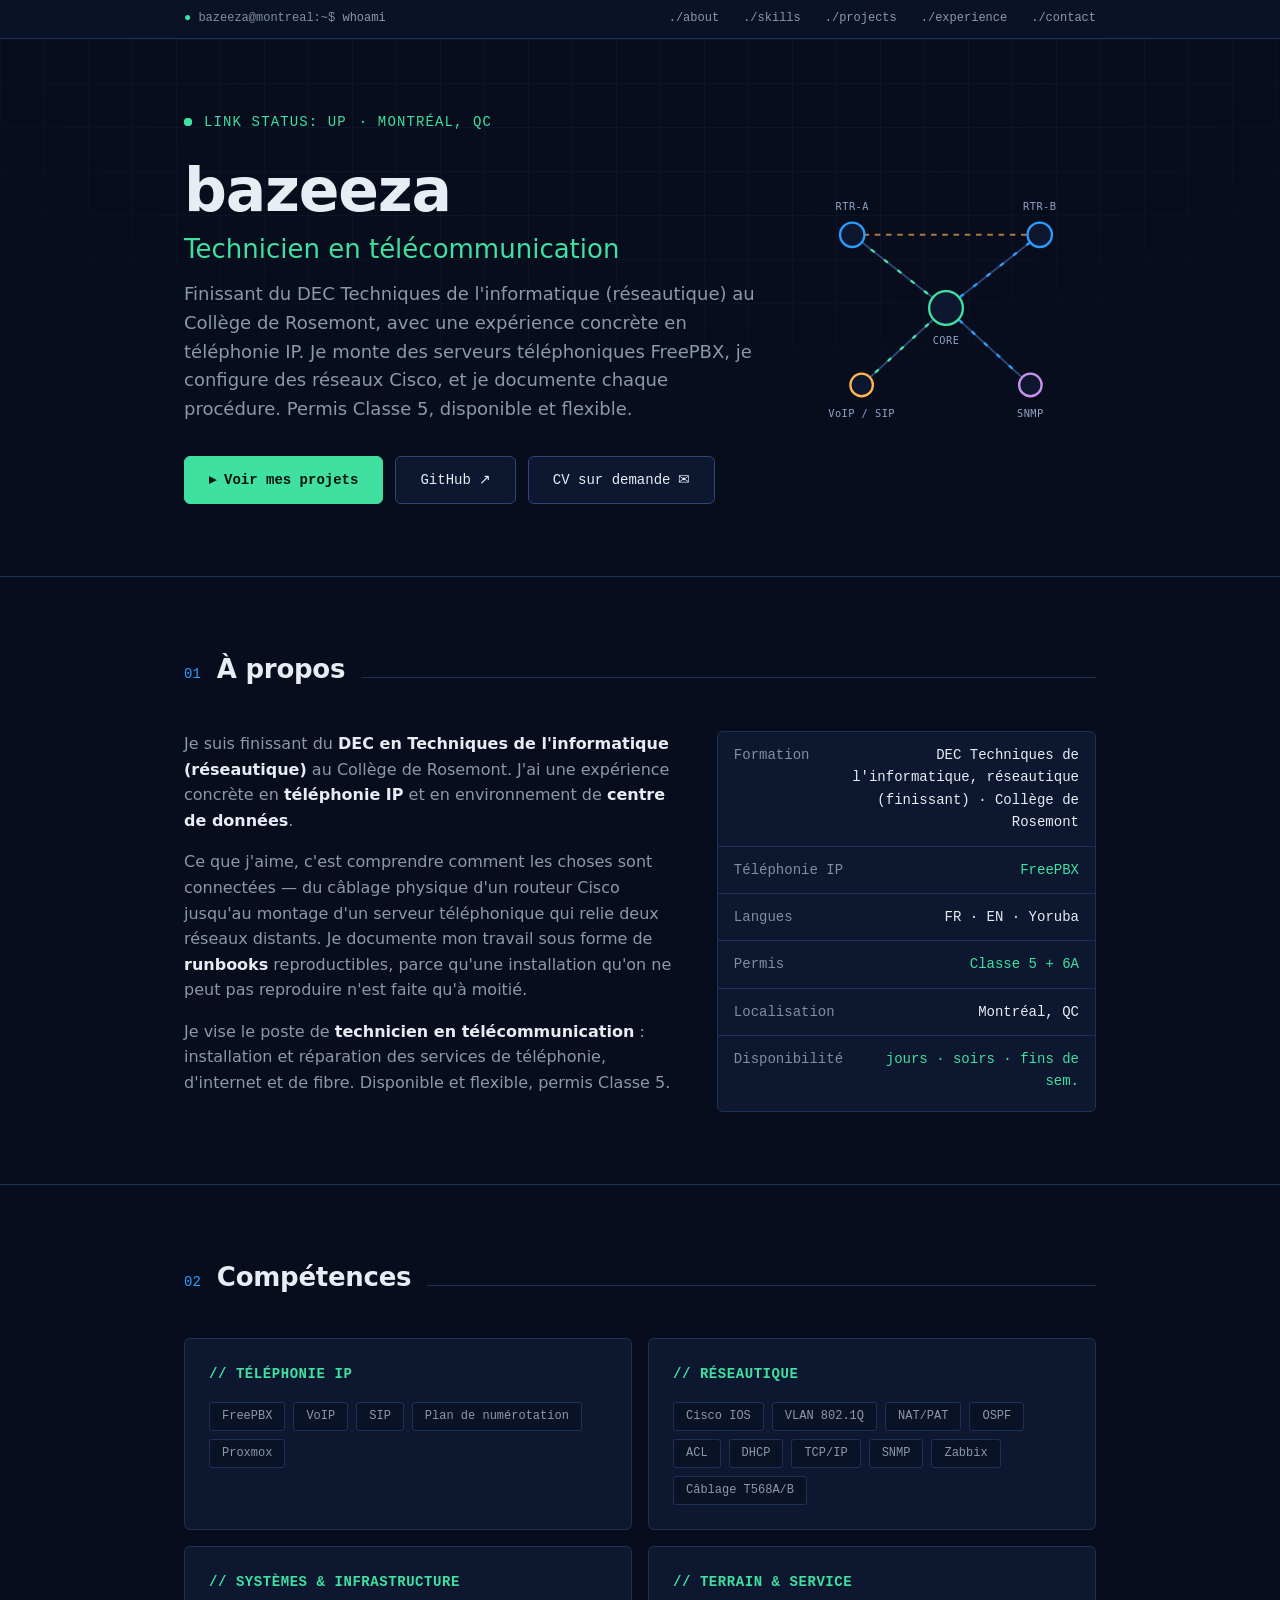
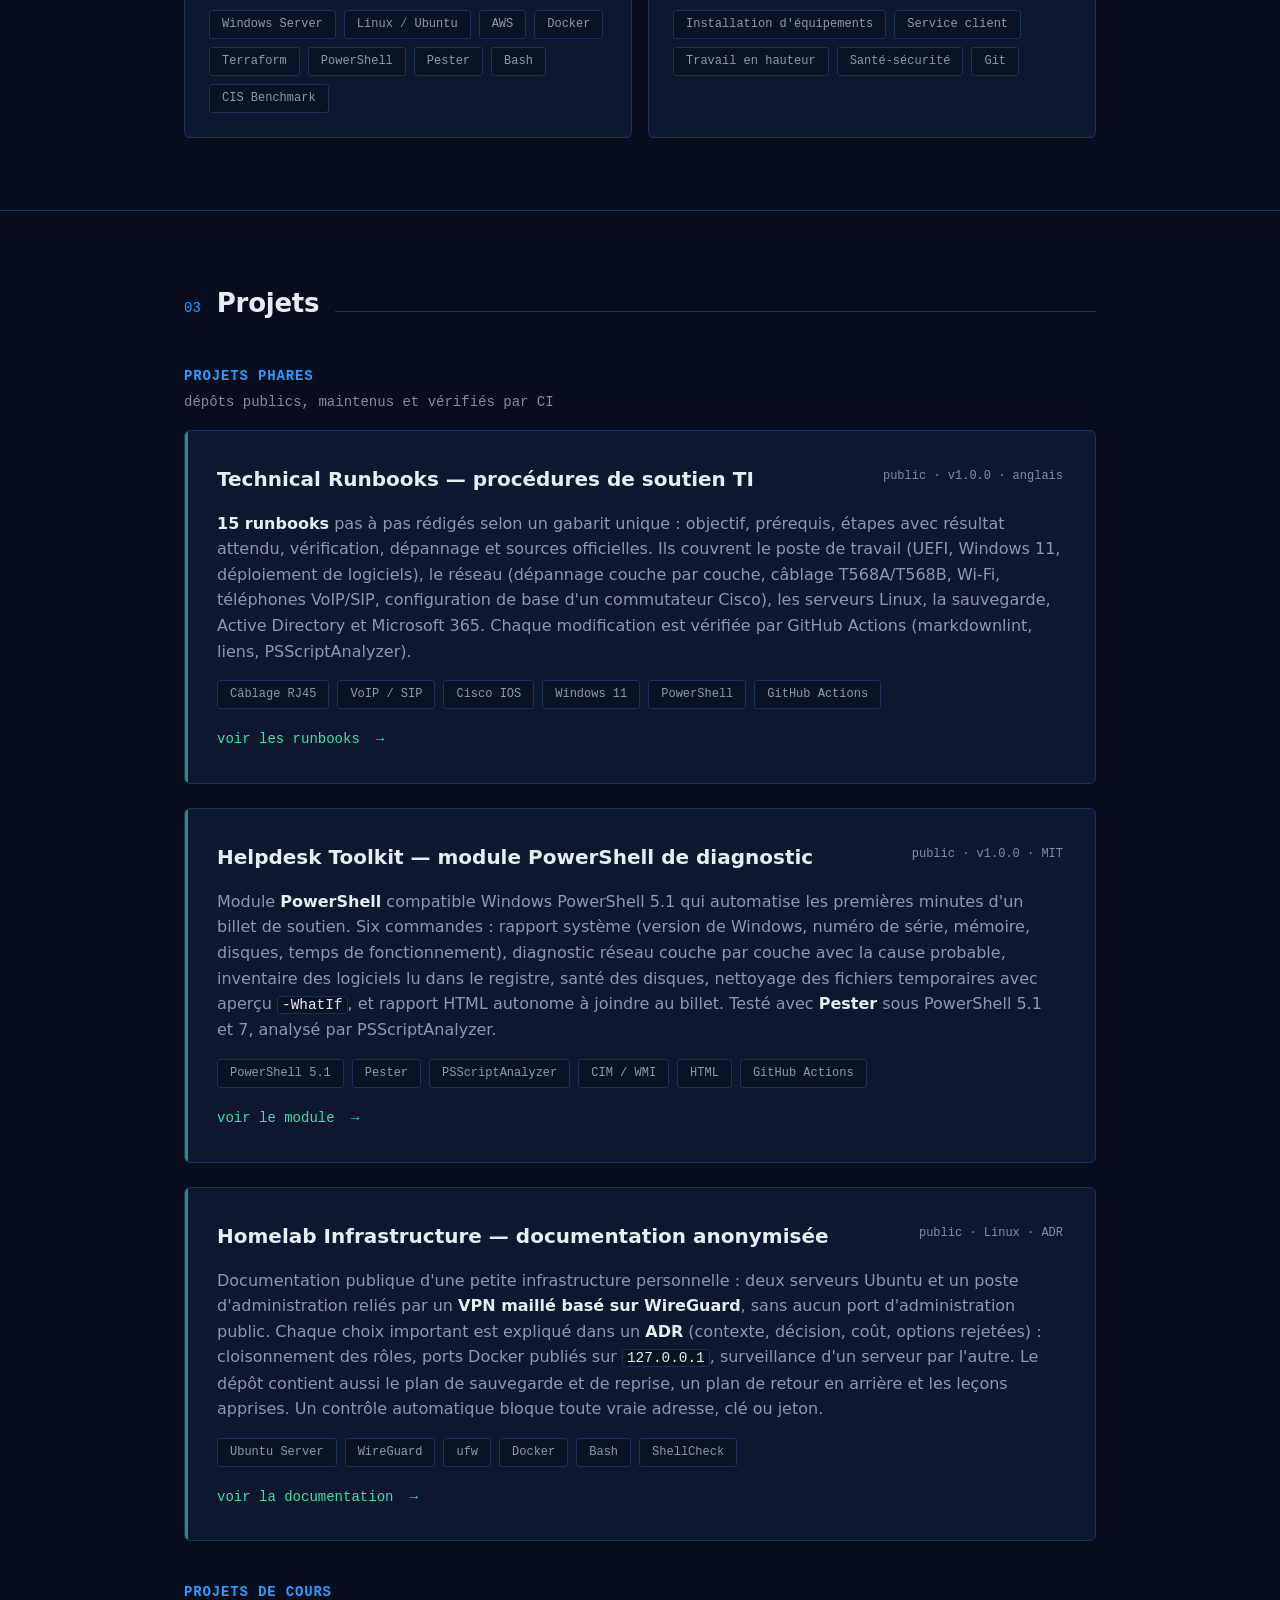
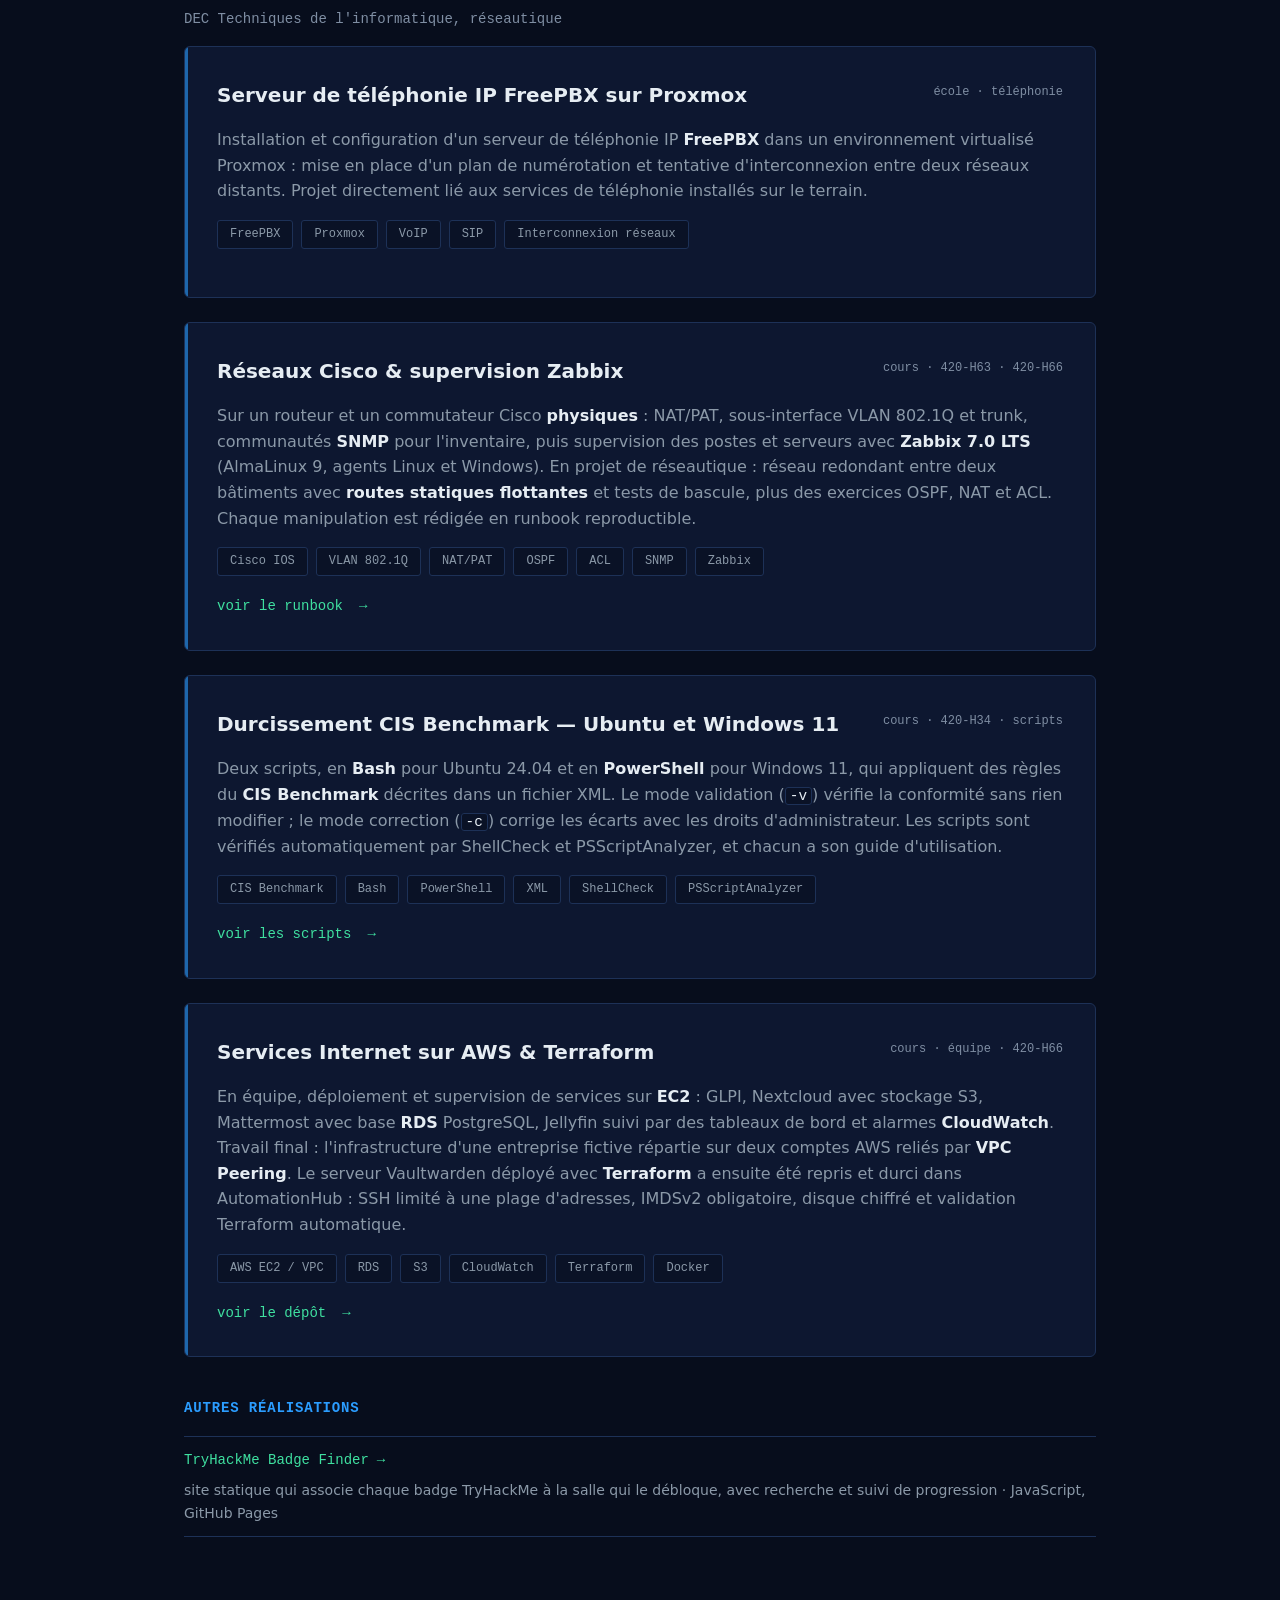
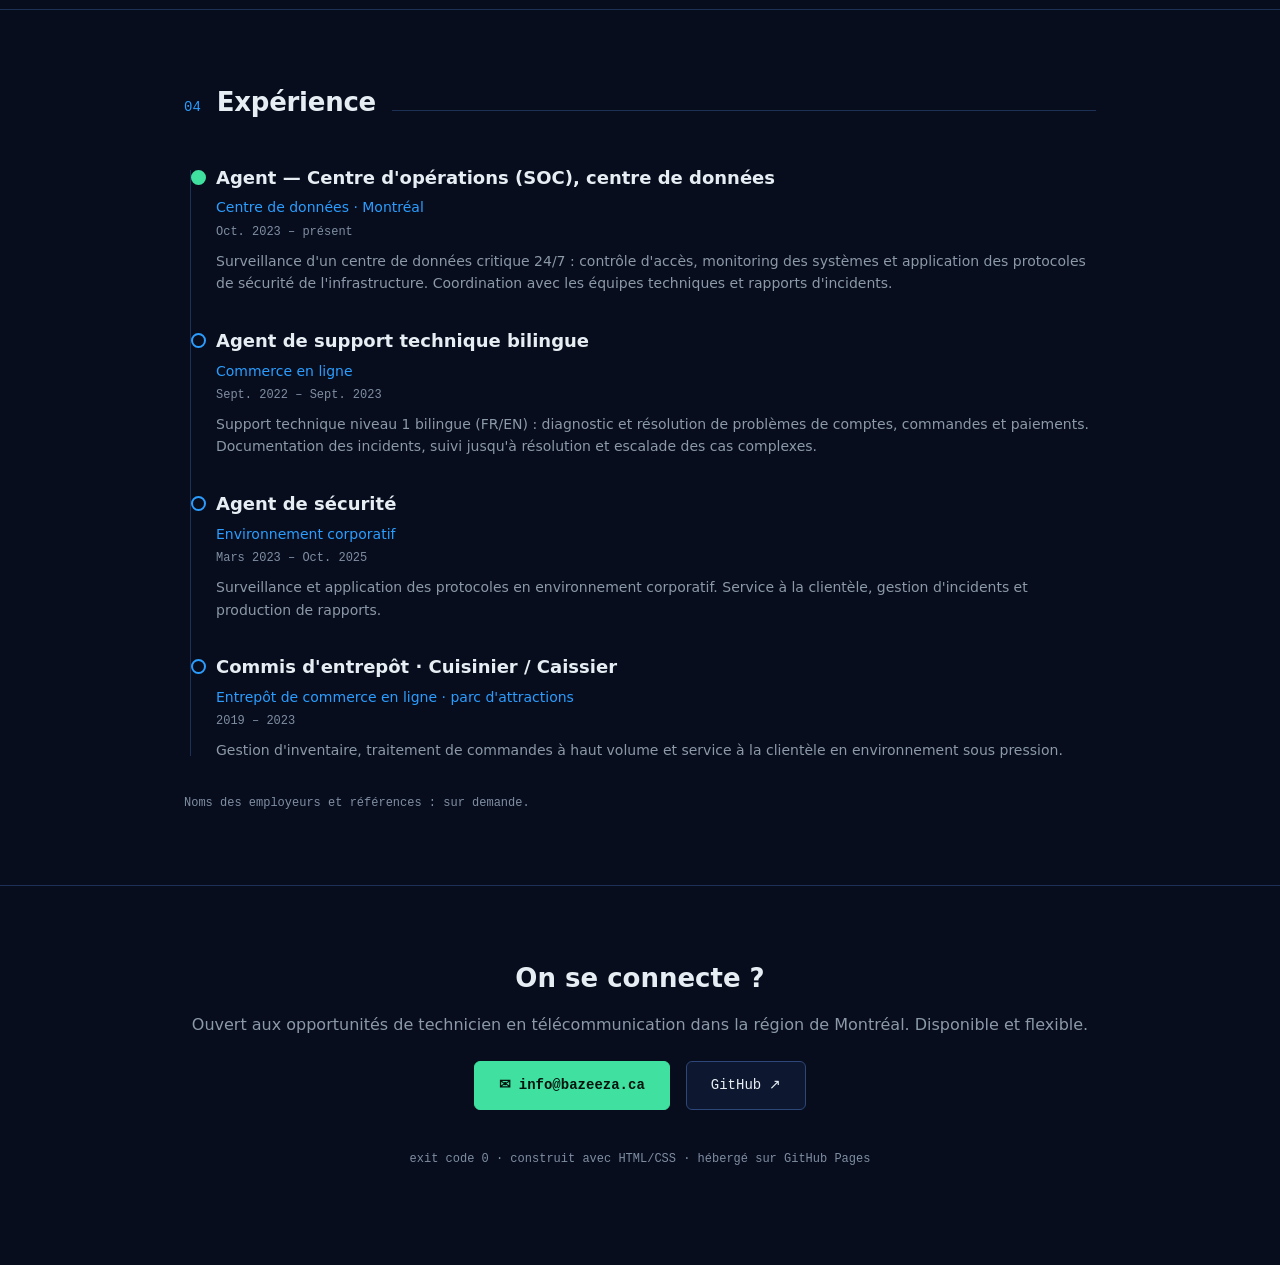
==== index.html @ f14ee9b8 "Name the project in each card link so screen reader link lists stay meaningful" ====
<!DOCTYPE html>
<html lang="fr">
<head>
<meta charset="UTF-8">
<meta name="viewport" content="width=device-width, initial-scale=1.0">
<title>bazeeza — Technicien en télécommunication</title>
<meta name="description" content="Portfolio de bazeeza, finissant du DEC en réseautique à Montréal : runbooks de soutien TI, module PowerShell testé, réseaux Cisco, téléphonie IP et AWS.">
<link rel="canonical" href="https://bazeeza.github.io/">
<!-- Tells the browser the page is dark before the CSS arrives: no white flash, dark scrollbars -->
<meta name="color-scheme" content="dark">
<meta name="theme-color" content="#070d1c">
<!-- Link previews (LinkedIn, Teams, Slack). No og:image yet: most preview crawlers ignore SVG, a 1200x630 PNG is still to be made. -->
<meta property="og:type" content="profile">
<meta property="og:locale" content="fr_CA">
<meta property="og:site_name" content="bazeeza">
<meta property="og:title" content="bazeeza — Technicien en télécommunication">
<meta property="og:description" content="Finissant du DEC en réseautique à Montréal : runbooks de soutien TI, module PowerShell testé, réseaux Cisco, téléphonie IP et AWS.">
<meta property="og:url" content="https://bazeeza.github.io/">
<meta property="profile:username" content="Bazeeza">
<meta name="twitter:card" content="summary">
<!-- Structured data for search engines: only facts already shown on the page -->
<script type="application/ld+json">
{
  "@context": "https://schema.org",
  "@type": "Person",
  "name": "bazeeza",
  "url": "https://bazeeza.github.io/",
  "jobTitle": "Technicien en télécommunication",
  "email": "mailto:info@bazeeza.ca",
  "address": { "@type": "PostalAddress", "addressLocality": "Montréal", "addressRegion": "QC", "addressCountry": "CA" },
  "alumniOf": { "@type": "CollegeOrUniversity", "name": "Collège de Rosemont" },
  "knowsAbout": ["Cisco IOS", "VLAN", "VoIP", "SIP", "FreePBX", "PowerShell", "Linux", "AWS", "Terraform"],
  "knowsLanguage": ["fr", "en"],
  "sameAs": ["https://github.com/Bazeeza"]
}
</script>
<link rel="icon" href="assets/img/favicon.svg" type="image/svg+xml">
<link rel="stylesheet" href="assets/css/tokens.css">
<link rel="stylesheet" href="assets/css/main.css">
</head>
<body>

<a class="skip-link" href="#main">Aller au contenu</a>

<header class="statusbar">
  <div class="wrap">
    <span class="mono" lang="en"><span class="dot" aria-hidden="true">●</span> bazeeza@montreal:~$ <span class="cmd">whoami</span></span>
    <!-- The French label stays French; only the English link texts carry lang="en" -->
    <nav class="nav-links mono" aria-label="Sections de la page">
      <a href="#about" lang="en">./about</a>
      <a href="#skills" lang="en">./skills</a>
      <a href="#projects" lang="en">./projects</a>
      <a href="#experience" lang="en">./experience</a>
      <a href="#contact" lang="en">./contact</a>
    </nav>
  </div>
</header>

<main id="main" tabindex="-1">

<section class="hero" aria-labelledby="hero-title">
  <div class="wrap hero-grid">
    <div>
      <p class="eyebrow mono"><span class="pulse" aria-hidden="true"></span> <span lang="en">LINK STATUS: UP</span> · MONTRÉAL, QC</p>
      <h1 id="hero-title">bazeeza
        <span class="role">Technicien en télécommunication</span>
      </h1>
      <p class="lede">Finissant du DEC Techniques de l'informatique (réseautique) au Collège de Rosemont, avec une expérience concrète en téléphonie IP. Je monte des serveurs téléphoniques FreePBX, je configure des réseaux Cisco, et je documente chaque procédure. Permis Classe 5, disponible et flexible.</p>
      <div class="cta-row">
        <a class="btn primary" href="#projects"><span aria-hidden="true">▸</span> Voir mes projets</a>
        <a class="btn" href="https://github.com/Bazeeza" target="_blank" rel="noopener">GitHub <span aria-hidden="true">↗</span><span class="visually-hidden"> (nouvel onglet)</span></a>
        <a class="btn" href="mailto:info@bazeeza.ca?subject=Demande%20de%20CV">CV sur demande <span aria-hidden="true">✉</span></a>
      </div>
    </div>
    <img class="hero-art" src="assets/img/topologie.svg" width="320" height="260" alt="">
  </div>
</section>

<section id="about" aria-labelledby="about-title">
  <div class="wrap">
    <div class="sec-head">
      <span class="sec-num mono" aria-hidden="true">01</span>
      <h2 class="sec-title" id="about-title">À propos</h2>
      <span class="sec-line" aria-hidden="true"></span>
    </div>
    <div class="about-grid">
      <div>
        <p>Je suis finissant du <strong>DEC en Techniques de l'informatique (réseautique)</strong> au Collège de Rosemont. J'ai une expérience concrète en <strong>téléphonie IP</strong> et en environnement de <strong>centre de données</strong>.</p>
        <p>Ce que j'aime, c'est comprendre comment les choses sont connectées — du câblage physique d'un routeur Cisco jusqu'au montage d'un serveur téléphonique qui relie deux réseaux distants. Je documente mon travail sous forme de <strong>runbooks</strong> reproductibles, parce qu'une installation qu'on ne peut pas reproduire n'est faite qu'à moitié.</p>
        <p>Je vise le poste de <strong>technicien en télécommunication</strong> : installation et réparation des services de téléphonie, d'internet et de fibre. Disponible et flexible, permis Classe 5.</p>
      </div>
      <dl class="facts mono">
        <div class="row"><dt class="k">Formation</dt><dd class="v">DEC Techniques de l'informatique, réseautique (finissant) · Collège de Rosemont</dd></div>
        <div class="row"><dt class="k">Téléphonie IP</dt><dd class="v up">FreePBX</dd></div>
        <div class="row"><dt class="k">Langues</dt><dd class="v">FR · EN · Yoruba</dd></div>
        <div class="row"><dt class="k">Permis</dt><dd class="v up">Classe 5 + 6A</dd></div>
        <div class="row"><dt class="k">Localisation</dt><dd class="v">Montréal, QC</dd></div>
        <div class="row"><dt class="k">Disponibilité</dt><dd class="v up">jours · soirs · fins de sem.</dd></div>
      </dl>
    </div>
  </div>
</section>

<section id="skills" aria-labelledby="skills-title">
  <div class="wrap">
    <div class="sec-head">
      <span class="sec-num mono" aria-hidden="true">02</span>
      <h2 class="sec-title" id="skills-title">Compétences</h2>
      <span class="sec-line" aria-hidden="true"></span>
    </div>
    <div class="skills-grid">
      <div class="skill-card">
        <h3><span aria-hidden="true">// </span>Téléphonie IP</h3>
        <ul class="tags" role="list">
          <li class="tag">FreePBX</li><li class="tag">VoIP</li><li class="tag">SIP</li>
          <li class="tag">Plan de numérotation</li><li class="tag">Proxmox</li>
        </ul>
      </div>
      <div class="skill-card">
        <h3><span aria-hidden="true">// </span>Réseautique</h3>
        <ul class="tags" role="list">
          <li class="tag">Cisco IOS</li><li class="tag">VLAN 802.1Q</li><li class="tag">NAT/PAT</li>
          <li class="tag">OSPF</li><li class="tag">ACL</li><li class="tag">DHCP</li><li class="tag">TCP/IP</li>
          <li class="tag">SNMP</li><li class="tag">Zabbix</li><li class="tag">Câblage T568A/B</li>
        </ul>
      </div>
      <div class="skill-card">
        <h3><span aria-hidden="true">// </span>Systèmes &amp; infrastructure</h3>
        <ul class="tags" role="list">
          <li class="tag">Windows Server</li><li class="tag">Linux / Ubuntu</li><li class="tag">AWS</li>
          <li class="tag">Docker</li><li class="tag">Terraform</li><li class="tag">PowerShell</li>
          <li class="tag">Pester</li><li class="tag">Bash</li><li class="tag">CIS Benchmark</li>
        </ul>
      </div>
      <div class="skill-card">
        <h3><span aria-hidden="true">// </span>Terrain &amp; service</h3>
        <ul class="tags" role="list">
          <li class="tag">Installation d'équipements</li><li class="tag">Service client</li>
          <li class="tag">Travail en hauteur</li><li class="tag">Santé-sécurité</li><li class="tag">Git</li>
        </ul>
      </div>
    </div>
  </div>
</section>

<section id="projects" aria-labelledby="projects-title">
  <div class="wrap">
    <div class="sec-head">
      <span class="sec-num mono" aria-hidden="true">03</span>
      <h2 class="sec-title" id="projects-title">Projets</h2>
      <span class="sec-line" aria-hidden="true"></span>
    </div>

    <h3 class="proj-group">Projets phares <span class="proj-group-note">dépôts publics, maintenus et vérifiés par CI</span></h3>

    <article class="project featured">
      <div class="proj-top">
        <h4 class="proj-title">Technical Runbooks — procédures de soutien TI</h4>
        <p class="proj-meta">public · v1.0.0 · anglais</p>
      </div>
      <p><strong>15 runbooks</strong> pas à pas rédigés selon un gabarit unique : objectif, prérequis, étapes avec résultat attendu, vérification, dépannage et sources officielles. Ils couvrent le poste de travail (UEFI, Windows 11, déploiement de logiciels), le réseau (dépannage couche par couche, câblage T568A/T568B, Wi-Fi, téléphones VoIP/SIP, configuration de base d'un commutateur Cisco), les serveurs Linux, la sauvegarde, Active Directory et Microsoft 365. Chaque modification est vérifiée par GitHub Actions (markdownlint, liens, PSScriptAnalyzer).</p>
      <ul class="tags proj-tags" role="list" aria-label="Technologies">
        <li class="tag">Câblage RJ45</li><li class="tag">VoIP / SIP</li><li class="tag">Cisco IOS</li>
        <li class="tag">Windows 11</li><li class="tag">PowerShell</li><li class="tag">GitHub Actions</li>
      </ul>
      <a class="proj-link mono" href="https://github.com/Bazeeza/Technical-Runbooks" target="_blank" rel="noopener">voir les runbooks<span class="visually-hidden"> Technical Runbooks</span> <span aria-hidden="true">→</span><span class="visually-hidden"> (nouvel onglet)</span></a>
    </article>

    <article class="project featured">
      <div class="proj-top">
        <h4 class="proj-title">Helpdesk Toolkit — module PowerShell de diagnostic</h4>
        <p class="proj-meta">public · v1.0.0 · MIT</p>
      </div>
      <p>Module <strong>PowerShell</strong> compatible Windows PowerShell 5.1 qui automatise les premières minutes d'un billet de soutien. Six commandes : rapport système (version de Windows, numéro de série, mémoire, disques, temps de fonctionnement), diagnostic réseau couche par couche avec la cause probable, inventaire des logiciels lu dans le registre, santé des disques, nettoyage des fichiers temporaires avec aperçu <code>-WhatIf</code>, et rapport HTML autonome à joindre au billet. Testé avec <strong>Pester</strong> sous PowerShell 5.1 et 7, analysé par PSScriptAnalyzer.</p>
      <ul class="tags proj-tags" role="list" aria-label="Technologies">
        <li class="tag">PowerShell 5.1</li><li class="tag">Pester</li><li class="tag">PSScriptAnalyzer</li>
        <li class="tag">CIM / WMI</li><li class="tag">HTML</li><li class="tag">GitHub Actions</li>
      </ul>
      <a class="proj-link mono" href="https://github.com/Bazeeza/helpdesk-toolkit" target="_blank" rel="noopener">voir le module<span class="visually-hidden"> Helpdesk Toolkit</span> <span aria-hidden="true">→</span><span class="visually-hidden"> (nouvel onglet)</span></a>
    </article>

    <article class="project featured">
      <div class="proj-top">
        <h4 class="proj-title">Homelab Infrastructure — documentation anonymisée</h4>
        <p class="proj-meta">public · Linux · ADR</p>
      </div>
      <p>Documentation publique d'une petite infrastructure personnelle : deux serveurs Ubuntu et un poste d'administration reliés par un <strong>VPN maillé basé sur WireGuard</strong>, sans aucun port d'administration public. Chaque choix important est expliqué dans un <strong>ADR</strong> (contexte, décision, coût, options rejetées) : cloisonnement des rôles, ports Docker publiés sur <code>127.0.0.1</code>, surveillance d'un serveur par l'autre. Le dépôt contient aussi le plan de sauvegarde et de reprise, un plan de retour en arrière et les leçons apprises. Un contrôle automatique bloque toute vraie adresse, clé ou jeton.</p>
      <ul class="tags proj-tags" role="list" aria-label="Technologies">
        <li class="tag">Ubuntu Server</li><li class="tag">WireGuard</li><li class="tag">ufw</li>
        <li class="tag">Docker</li><li class="tag">Bash</li><li class="tag">ShellCheck</li>
      </ul>
      <a class="proj-link mono" href="https://github.com/Bazeeza/homelab-infrastructure" target="_blank" rel="noopener">voir la documentation<span class="visually-hidden"> Homelab Infrastructure</span> <span aria-hidden="true">→</span><span class="visually-hidden"> (nouvel onglet)</span></a>
    </article>

    <h3 class="proj-group">Projets de cours <span class="proj-group-note">DEC Techniques de l'informatique, réseautique</span></h3>

    <article class="project">
      <div class="proj-top">
        <h4 class="proj-title">Serveur de téléphonie IP FreePBX sur Proxmox</h4>
        <p class="proj-meta">école · téléphonie</p>
      </div>
      <p>Installation et configuration d'un serveur de téléphonie IP <strong>FreePBX</strong> dans un environnement virtualisé Proxmox : mise en place d'un plan de numérotation et tentative d'interconnexion entre deux réseaux distants. Projet directement lié aux services de téléphonie installés sur le terrain.</p>
      <ul class="tags proj-tags" role="list" aria-label="Technologies">
        <li class="tag">FreePBX</li><li class="tag">Proxmox</li><li class="tag">VoIP</li>
        <li class="tag">SIP</li><li class="tag">Interconnexion réseaux</li>
      </ul>
    </article>

    <article class="project">
      <div class="proj-top">
        <h4 class="proj-title">Réseaux Cisco &amp; supervision Zabbix</h4>
        <p class="proj-meta">cours · 420-H63 · 420-H66</p>
      </div>
      <p>Sur un routeur et un commutateur Cisco <strong>physiques</strong> : NAT/PAT, sous-interface VLAN 802.1Q et trunk, communautés <strong>SNMP</strong> pour l'inventaire, puis supervision des postes et serveurs avec <strong>Zabbix 7.0 LTS</strong> (AlmaLinux 9, agents Linux et Windows). En projet de réseautique : réseau redondant entre deux bâtiments avec <strong>routes statiques flottantes</strong> et tests de bascule, plus des exercices OSPF, NAT et ACL. Chaque manipulation est rédigée en runbook reproductible.</p>
      <ul class="tags proj-tags" role="list" aria-label="Technologies">
        <li class="tag">Cisco IOS</li><li class="tag">VLAN 802.1Q</li><li class="tag">NAT/PAT</li>
        <li class="tag">OSPF</li><li class="tag">ACL</li><li class="tag">SNMP</li><li class="tag">Zabbix</li>
      </ul>
      <a class="proj-link mono" href="https://github.com/Bazeeza/Projets-Runbooks" target="_blank" rel="noopener">voir le runbook<span class="visually-hidden"> Réseaux Cisco et Zabbix</span> <span aria-hidden="true">→</span><span class="visually-hidden"> (nouvel onglet)</span></a>
    </article>

    <article class="project">
      <div class="proj-top">
        <h4 class="proj-title">Durcissement CIS Benchmark — Ubuntu et Windows 11</h4>
        <p class="proj-meta">cours · 420-H34 · scripts</p>
      </div>
      <p>Deux scripts, en <strong>Bash</strong> pour Ubuntu 24.04 et en <strong>PowerShell</strong> pour Windows 11, qui appliquent des règles du <strong>CIS Benchmark</strong> décrites dans un fichier XML. Le mode validation (<code>-v</code>) vérifie la conformité sans rien modifier ; le mode correction (<code>-c</code>) corrige les écarts avec les droits d'administrateur. Les scripts sont vérifiés automatiquement par ShellCheck et PSScriptAnalyzer, et chacun a son guide d'utilisation.</p>
      <ul class="tags proj-tags" role="list" aria-label="Technologies">
        <li class="tag">CIS Benchmark</li><li class="tag">Bash</li><li class="tag">PowerShell</li>
        <li class="tag">XML</li><li class="tag">ShellCheck</li><li class="tag">PSScriptAnalyzer</li>
      </ul>
      <a class="proj-link mono" href="https://github.com/Bazeeza/Projets-Runbooks/tree/main/420-H34-RO%20UTILITAIRES-R%C3%89SEAUX-AVANC%C3%89S" target="_blank" rel="noopener">voir les scripts<span class="visually-hidden"> de durcissement CIS</span> <span aria-hidden="true">→</span><span class="visually-hidden"> (nouvel onglet)</span></a>
    </article>

    <article class="project">
      <div class="proj-top">
        <h4 class="proj-title">Services Internet sur AWS &amp; Terraform</h4>
        <p class="proj-meta">cours · équipe · 420-H66</p>
      </div>
      <p>En équipe, déploiement et supervision de services sur <strong>EC2</strong> : GLPI, Nextcloud avec stockage S3, Mattermost avec base <strong>RDS</strong> PostgreSQL, Jellyfin suivi par des tableaux de bord et alarmes <strong>CloudWatch</strong>. Travail final : l'infrastructure d'une entreprise fictive répartie sur deux comptes AWS reliés par <strong>VPC Peering</strong>. Le serveur Vaultwarden déployé avec <strong>Terraform</strong> a ensuite été repris et durci dans AutomationHub : SSH limité à une plage d'adresses, IMDSv2 obligatoire, disque chiffré et validation Terraform automatique.</p>
      <ul class="tags proj-tags" role="list" aria-label="Technologies">
        <li class="tag">AWS EC2 / VPC</li><li class="tag">RDS</li><li class="tag">S3</li>
        <li class="tag">CloudWatch</li><li class="tag">Terraform</li><li class="tag">Docker</li>
      </ul>
      <a class="proj-link mono" href="https://github.com/Bazeeza/AutomationHub" target="_blank" rel="noopener">voir le dépôt<span class="visually-hidden"> AutomationHub</span> <span aria-hidden="true">→</span><span class="visually-hidden"> (nouvel onglet)</span></a>
    </article>

    <h3 class="proj-group">Autres réalisations</h3>

    <ul class="other-list" role="list">
      <li>
        <a class="proj-link mono" href="https://bazeeza.github.io/thm-badge-finder/" target="_blank" rel="noopener">TryHackMe Badge Finder <span aria-hidden="true">→</span><span class="visually-hidden"> (nouvel onglet)</span></a>
        <span class="other-desc">site statique qui associe chaque badge TryHackMe à la salle qui le débloque, avec recherche et suivi de progression · JavaScript, GitHub Pages</span>
      </li>
    </ul>
  </div>
</section>

<section id="experience" aria-labelledby="experience-title">
  <div class="wrap">
    <div class="sec-head">
      <span class="sec-num mono" aria-hidden="true">04</span>
      <h2 class="sec-title" id="experience-title">Expérience</h2>
      <span class="sec-line" aria-hidden="true"></span>
    </div>
    <ol class="exp" role="list">
      <li class="exp-item now">
        <h3 class="exp-role">Agent — Centre d'opérations (SOC), centre de données</h3>
        <p class="exp-org">Centre de données · Montréal</p>
        <p class="exp-date mono"><time datetime="2023-10">Oct. 2023</time> – présent</p>
        <p>Surveillance d'un centre de données critique 24/7 : contrôle d'accès, monitoring des systèmes et application des protocoles de sécurité de l'infrastructure. Coordination avec les équipes techniques et rapports d'incidents.</p>
      </li>
      <li class="exp-item">
        <h3 class="exp-role">Agent de support technique bilingue</h3>
        <p class="exp-org">Commerce en ligne</p>
        <p class="exp-date mono"><time datetime="2022-09">Sept. 2022</time> – <time datetime="2023-09">Sept. 2023</time></p>
        <p>Support technique niveau 1 bilingue (FR/EN) : diagnostic et résolution de problèmes de comptes, commandes et paiements. Documentation des incidents, suivi jusqu'à résolution et escalade des cas complexes.</p>
      </li>
      <li class="exp-item">
        <h3 class="exp-role">Agent de sécurité</h3>
        <p class="exp-org">Environnement corporatif</p>
        <p class="exp-date mono"><time datetime="2023-03">Mars 2023</time> – <time datetime="2025-10">Oct. 2025</time></p>
        <p>Surveillance et application des protocoles en environnement corporatif. Service à la clientèle, gestion d'incidents et production de rapports.</p>
      </li>
      <li class="exp-item">
        <h3 class="exp-role">Commis d'entrepôt · Cuisinier / Caissier</h3>
        <p class="exp-org">Entrepôt de commerce en ligne · parc d'attractions</p>
        <p class="exp-date mono"><time datetime="2019">2019</time> – <time datetime="2023">2023</time></p>
        <p>Gestion d'inventaire, traitement de commandes à haut volume et service à la clientèle en environnement sous pression.</p>
      </li>
    </ol>
    <p class="exp-note mono">Noms des employeurs et références : sur demande.</p>
  </div>
</section>

</main>

<footer id="contact" aria-labelledby="contact-title">
  <div class="wrap">
    <h2 id="contact-title">On se connecte ?</h2>
    <p>Ouvert aux opportunités de technicien en télécommunication dans la région de Montréal. Disponible et flexible.</p>
    <div class="foot-links">
      <a class="btn primary" href="mailto:info@bazeeza.ca"><span aria-hidden="true">✉</span> info@bazeeza.ca</a>
      <a class="btn" href="https://github.com/Bazeeza" target="_blank" rel="noopener">GitHub <span aria-hidden="true">↗</span><span class="visually-hidden"> (nouvel onglet)</span></a>
    </div>
    <p class="foot-meta"><span lang="en">exit code 0</span> · construit avec HTML/CSS · hébergé sur GitHub Pages</p>
  </div>
</footer>

</body>
</html>
---- assets/css/tokens.css ----
/*
  Design tokens for bazeeza.github.io.
  Same palette as the GitHub profile banner (Bazeeza/Bazeeza, assets/banniere.svg),
  so the profile and the portfolio read as one system.
  Contrast ratios against --color-bg / --color-surface are listed in docs/design-system.md.
  Change a value here, never a raw hex code in main.css.
*/
:root{
  color-scheme:dark;  /* native scrollbars and form controls follow the dark theme */

  /* Surfaces, darkest to lightest */
  --color-bg:#070d1c;
  --color-surface-sunken:#0a1226;
  --color-surface:#0d1730;
  --color-border:#1d3157;
  --color-border-strong:#2c4778;

  /* Text */
  --color-text:#e6edf3;        /* body text and headings */
  --color-text-muted:#8b99a8;  /* paragraphs, secondary text */
  --color-text-dim:#7f8ea3;    /* metadata, labels (was #5d6b7a: below 4.5:1) */
  --color-on-accent:#04140d;   /* text placed on a green fill */

  /* Signal palette: one meaning per color */
  --color-green:#3fe0a0;       /* link up, primary action, current item */
  --color-green-hover:#54f0b3;
  --color-blue:#2b9dff;        /* structure: section numbers, project accent */
  --color-amber:#ffb454;       /* attention, backup path, warnings */
  --color-violet:#c792ea;      /* supervision, secondary highlight */

  /* Typography */
  /* System font stacks: same families as the profile banner, no web font download */
  --font-sans:'Segoe UI',system-ui,-apple-system,Roboto,'Helvetica Neue',Arial,sans-serif;
  --font-mono:Consolas,'Cascadia Mono','SFMono-Regular',Menlo,'Liberation Mono',monospace;
  --text-xs:.75rem;      /* 12 px */
  --text-sm:.875rem;     /* 14 px */
  --text-base:1rem;      /* 16 px */
  --text-lg:1.125rem;    /* 18 px */
  --text-xl:1.25rem;     /* 20 px */
  --text-2xl:1.625rem;   /* 26 px */
  --text-display:clamp(2.125rem,6vw,3.75rem);
  --leading-tight:1.1;
  --leading-body:1.6;

  /* Spacing: 4 px grid */
  --space-1:.25rem;
  --space-2:.5rem;
  --space-3:.75rem;
  --space-4:1rem;
  --space-5:1.5rem;
  --space-6:2rem;
  --space-7:2.5rem;
  --space-8:4.5rem;

  /* Shape and motion */
  --radius:6px;
  --radius-sm:3px;
  --content-width:60rem;
  --duration:.2s;
}
---- assets/css/main.css ----
/*
  Components for bazeeza.github.io.
  Every color, font, size and spacing comes from tokens.css (loaded first).
*/

/* ---- base ---- */
*{box-sizing:border-box;margin:0;padding:0}
html{scroll-behavior:smooth}
body{
  background:var(--color-bg);
  color:var(--color-text);
  font-family:var(--font-sans);
  line-height:var(--leading-body);
  -webkit-font-smoothing:antialiased;
  -webkit-text-size-adjust:100%;text-size-adjust:100%; /* no automatic text inflation when a phone turns to landscape */
  overflow-x:hidden;
}
.mono{font-family:var(--font-mono)}
a{color:inherit;text-decoration:none}
strong{color:var(--color-text);font-weight:600}
.wrap{max-width:var(--content-width);margin:0 auto;padding:0 var(--space-5)}
/* Keyboard focus: always visible, never removed. Green on the dark background is about 11:1. */
:focus-visible{outline:2px solid var(--color-green);outline-offset:3px;border-radius:var(--radius-sm)}
.btn.primary:focus-visible,.skip-link:focus-visible{outline-color:var(--color-text)}
main:focus{outline:none}
/* Safari/VoiceOver stops announcing a list once its bullets are removed:
   every unstyled ul/ol in index.html therefore carries role="list" */
ul,ol{list-style:none}

/* Text read by screen readers but not shown (e.g. "opens in a new tab") */
.visually-hidden{
  position:absolute!important;width:1px;height:1px;padding:0;margin:-1px;
  overflow:hidden;clip:rect(0 0 0 0);clip-path:inset(50%);white-space:nowrap;border:0;
}

/* ---- skip link: hidden until it receives keyboard focus ---- */
.skip-link{
  position:absolute;left:var(--space-4);top:-100px;z-index:100;
  padding:var(--space-2) var(--space-4);border-radius:var(--radius);
  background:var(--color-green);color:var(--color-on-accent);font-weight:700;
}
.skip-link:focus{top:var(--space-2)}

/* ---- top status bar ---- */
.statusbar{
  border-bottom:1px solid var(--color-border);
  background:var(--color-surface-sunken);
  font-family:var(--font-mono);
  font-size:var(--text-xs);
  color:var(--color-text-dim);
  position:sticky;top:0;z-index:50;
  /* No backdrop-filter: the background is opaque, so a blur would cost GPU work on every scroll for nothing */
}
.statusbar .wrap{display:flex;justify-content:space-between;align-items:center;min-height:38px;gap:var(--space-4)}
.statusbar .dot{color:var(--color-green)}
.statusbar .cmd{color:var(--color-text-muted)}
.nav-links{display:flex;gap:var(--space-5)}
.nav-links a{display:inline-block;padding:var(--space-1) 0;color:var(--color-text-muted);transition:color var(--duration)}
.nav-links a:hover{color:var(--color-green)}
/* Small screens: the menu moves under the prompt instead of disappearing.
   It wraps onto a second line rather than scrolling sideways, so no link is hidden off-screen,
   and the bar stops sticking so it does not eat a third of a phone screen. */
@media(max-width:620px){
  .statusbar{position:static}
  .statusbar .wrap{flex-direction:column;align-items:flex-start;gap:0;padding-top:var(--space-2);padding-bottom:var(--space-1)}
  .nav-links{flex-wrap:wrap;gap:0 var(--space-4)}
  section[id],footer[id],main{scroll-margin-top:var(--space-2)}
}

/* ---- hero ---- */
.hero{padding:var(--space-8) 0;border-bottom:1px solid var(--color-border);position:relative}
.hero::before{
  content:"";position:absolute;inset:0;
  background-image:linear-gradient(var(--color-border) 1px,transparent 1px),linear-gradient(90deg,var(--color-border) 1px,transparent 1px);
  background-size:44px 44px;
  opacity:.25;
  -webkit-mask-image:radial-gradient(ellipse 70% 80% at 50% 0%,#000 40%,transparent 100%);
          mask-image:radial-gradient(ellipse 70% 80% at 50% 0%,#000 40%,transparent 100%);
  pointer-events:none;
}
.hero .wrap{position:relative}
.hero-grid{display:grid;grid-template-columns:1fr auto;gap:var(--space-6);align-items:center}
.hero-art{width:300px;height:auto}
/* The illustration is decorative (alt=""): dropped on narrow screens to keep the text first */
@media(max-width:860px){.hero-grid{grid-template-columns:1fr}.hero-art{display:none}}
.eyebrow{
  font-family:var(--font-mono);font-size:var(--text-sm);color:var(--color-green);
  letter-spacing:.08em;margin-bottom:var(--space-5);display:flex;align-items:center;gap:var(--space-3);
}
/* The ring is a pseudo-element animated with transform and opacity only:
   the compositor handles it, no repaint on each frame (an animated box-shadow repaints every frame) */
.eyebrow .pulse{position:relative;flex:none;width:8px;height:8px;border-radius:50%;background:var(--color-green)}
.eyebrow .pulse::after{content:"";position:absolute;inset:0;border-radius:50%;background:var(--color-green);animation:pulse 2s ease-out infinite}
@keyframes pulse{0%{transform:scale(1);opacity:.5}70%,100%{transform:scale(3);opacity:0}}
h1{font-size:var(--text-display);font-weight:700;line-height:var(--leading-tight);letter-spacing:-.02em;margin-bottom:var(--space-4)}
h1 .role{display:block;color:var(--color-green);font-size:clamp(1.125rem,3vw,1.625rem);font-weight:500;margin-top:var(--space-3);letter-spacing:0}
.lede{color:var(--color-text-muted);font-size:var(--text-lg);max-width:38rem;margin-bottom:var(--space-6)}
.cta-row{display:flex;flex-wrap:wrap;gap:var(--space-3)}

/* ---- buttons ---- */
.btn{
  font-family:var(--font-mono);font-size:var(--text-sm);font-weight:500;
  padding:var(--space-3) var(--space-5);border-radius:var(--radius);border:1px solid var(--color-border-strong);
  background:var(--color-surface);color:var(--color-text);cursor:pointer;
  transition:border-color var(--duration),color var(--duration),transform var(--duration);
  display:inline-flex;align-items:center;gap:var(--space-2);
}
.btn:hover{border-color:var(--color-green);color:var(--color-green);transform:translateY(-1px)}
.btn.primary{background:var(--color-green);color:var(--color-on-accent);border-color:var(--color-green);font-weight:700}
.btn.primary:hover{background:var(--color-green-hover);color:var(--color-on-accent)}

/* ---- section framing ---- */
section{padding:var(--space-8) 0;border-bottom:1px solid var(--color-border)}
/* Anchor targets stop below the sticky status bar instead of under it */
section[id],footer[id],main{scroll-margin-top:4rem}
.sec-head{display:flex;align-items:baseline;gap:var(--space-4);margin-bottom:var(--space-7)}
.sec-num{font-family:var(--font-mono);color:var(--color-blue);font-size:var(--text-sm)}
.sec-title{font-size:var(--text-2xl);font-weight:600;letter-spacing:-.01em}
.sec-line{flex:1;height:1px;background:var(--color-border)}

/* ---- about ---- */
.about-grid{display:grid;grid-template-columns:1.3fr 1fr;gap:var(--space-7)}
@media(max-width:720px){.about-grid{grid-template-columns:1fr;gap:var(--space-6)}}
.about-grid p{color:var(--color-text-muted);margin-bottom:var(--space-4)}
.facts{border:1px solid var(--color-border);border-radius:var(--radius);background:var(--color-surface);overflow:hidden}
.facts .row{display:flex;justify-content:space-between;gap:var(--space-4);padding:var(--space-3) var(--space-4);border-bottom:1px solid var(--color-border);font-size:var(--text-sm)}
.facts .row:last-child{border-bottom:none}
.facts .k{font-family:var(--font-mono);color:var(--color-text-dim)}
.facts .v{color:var(--color-text);text-align:right}
.facts .v.up{color:var(--color-green)}

/* ---- skills ---- */
.skills-grid{display:grid;grid-template-columns:repeat(2,1fr);gap:var(--space-4)}
@media(max-width:720px){.skills-grid{grid-template-columns:1fr}}
.skill-card{border:1px solid var(--color-border);border-radius:var(--radius);background:var(--color-surface);padding:var(--space-5)}
.skill-card h3{font-family:var(--font-mono);font-size:var(--text-sm);color:var(--color-green);margin-bottom:var(--space-4);letter-spacing:.04em;text-transform:uppercase}
.tags{display:flex;flex-wrap:wrap;gap:var(--space-2)}
.tag{font-family:var(--font-mono);font-size:var(--text-xs);padding:var(--space-1) var(--space-3);border:1px solid var(--color-border);border-radius:var(--radius-sm);color:var(--color-text-muted);background:var(--color-surface-sunken)}

/* ---- projects ---- */
/* Group headings (h3) split the list: featured public repositories first, then course work */
.proj-group{
  font-family:var(--font-mono);font-size:var(--text-sm);font-weight:600;color:var(--color-blue);
  letter-spacing:.06em;text-transform:uppercase;margin:var(--space-7) 0 var(--space-4);
}
.proj-group:first-of-type{margin-top:0}
.proj-group-note{display:block;margin-top:var(--space-1);font-weight:400;color:var(--color-text-dim);letter-spacing:0;text-transform:none}
.project code{font-family:var(--font-mono);font-size:.9em;color:var(--color-text);background:var(--color-surface-sunken);border:1px solid var(--color-border);border-radius:var(--radius-sm);padding:0 var(--space-1)}
.project{
  border:1px solid var(--color-border);border-radius:var(--radius);background:var(--color-surface);
  padding:var(--space-6);margin-bottom:var(--space-5);transition:border-color var(--duration);position:relative;overflow:hidden;
}
.project:hover{border-color:var(--color-blue)}
.project::after{content:"";position:absolute;top:0;left:0;width:3px;height:100%;background:var(--color-blue);opacity:.6}
/* Featured = maintained public repository: green edge, the "active" color of the design system */
.project.featured::after{background:var(--color-green)}
.project.featured:hover{border-color:var(--color-green)}
.proj-top{display:flex;justify-content:space-between;align-items:flex-start;gap:var(--space-4);margin-bottom:var(--space-4)}
.proj-title{font-size:var(--text-xl);font-weight:600}
.project .proj-meta{margin:0;font-family:var(--font-mono);font-size:var(--text-xs);color:var(--color-text-dim);white-space:nowrap;padding-top:var(--space-1)}
.project p{color:var(--color-text-muted);margin-bottom:var(--space-4)}
.proj-tags{display:flex;flex-wrap:wrap;gap:var(--space-2);margin-bottom:var(--space-4)}
.proj-link{font-family:var(--font-mono);font-size:var(--text-sm);color:var(--color-green);display:inline-flex;align-items:center;gap:var(--space-2);transition:gap var(--duration)}
.proj-link:hover{gap:var(--space-3)}
/* Smaller side projects: one line each, no card */
.other-list li{display:flex;flex-wrap:wrap;align-items:baseline;gap:var(--space-2) var(--space-4);padding:var(--space-3) 0;border-top:1px solid var(--color-border)}
.other-list li:last-child{border-bottom:1px solid var(--color-border)}
.other-desc{color:var(--color-text-muted);font-size:var(--text-sm)}

/* ---- experience timeline ---- */
.exp{position:relative;padding-left:var(--space-6)}
.exp::before{content:"";position:absolute;left:6px;top:6px;bottom:6px;width:1px;background:var(--color-border)}
.exp-item{position:relative;padding-bottom:var(--space-6)}
.exp-item:last-child{padding-bottom:0}
.exp-item::before{content:"";position:absolute;left:-25px;top:6px;width:11px;height:11px;border-radius:50%;background:var(--color-bg);border:2px solid var(--color-blue)}
.exp-item.now::before{background:var(--color-green);border-color:var(--color-green)}
.exp-role{font-size:var(--text-lg);font-weight:600}
.exp-item .exp-org{color:var(--color-blue);font-size:var(--text-sm);margin:var(--space-1) 0}
.exp-item .exp-date{font-family:var(--font-mono);font-size:var(--text-xs);color:var(--color-text-dim);margin-bottom:var(--space-2)}
.exp-item p{color:var(--color-text-muted);font-size:var(--text-sm)}
.exp-note{margin-top:var(--space-6);font-size:var(--text-xs);color:var(--color-text-dim)}

/* ---- footer ---- */
footer{padding:var(--space-8) 0;text-align:center}
footer h2{font-size:var(--text-2xl);margin-bottom:var(--space-3)}
footer p{color:var(--color-text-muted);margin-bottom:var(--space-5)}
.foot-links{display:flex;justify-content:center;gap:var(--space-4);flex-wrap:wrap}
.foot-meta{margin-top:var(--space-7);font-family:var(--font-mono);font-size:var(--text-xs);color:var(--color-text-dim)}

/* ---- phones (up to 520 px wide) ---- */
@media(max-width:520px){
  /* 72 px of padding per section is too much on a 375 px screen */
  .hero,section,footer{padding:var(--space-7) 0}
  .sec-head{margin-bottom:var(--space-6)}
  .project{padding:var(--space-5)}
  /* Project title and metadata stack instead of squeezing the title into a narrow column */
  .proj-top{flex-direction:column;gap:var(--space-1)}
  .project .proj-meta{white-space:normal;padding-top:0}
  /* Facts: label above value, the long diploma name gets the full width */
  .facts .row{flex-direction:column;gap:0}
  .facts .v{text-align:left}
}

/* ---- touch screens: larger tap targets ----
   WCAG 2.2 SC 2.5.8 asks for at least 24 x 24 px; on a finger-driven screen
   the small mono links get 44 px of height (Apple's minimum; Material Design asks for 48 dp). */
@media(pointer:coarse){
  .nav-links a{min-height:44px;display:inline-flex;align-items:center}
  .proj-link{min-height:44px}
  .btn{min-height:44px}
}

/* ---- 404 page: amber = attention, the link is down ---- */
.notfound{min-height:100vh;display:flex;align-items:center;padding:var(--space-8) 0}
.notfound .wrap{width:100%}
.notfound .eyebrow,.notfound h1 .role{color:var(--color-amber)}

::selection{background:var(--color-green);color:var(--color-on-accent)}
@media(prefers-reduced-motion:reduce){*{animation:none!important;transition:none!important;scroll-behavior:auto!important}}
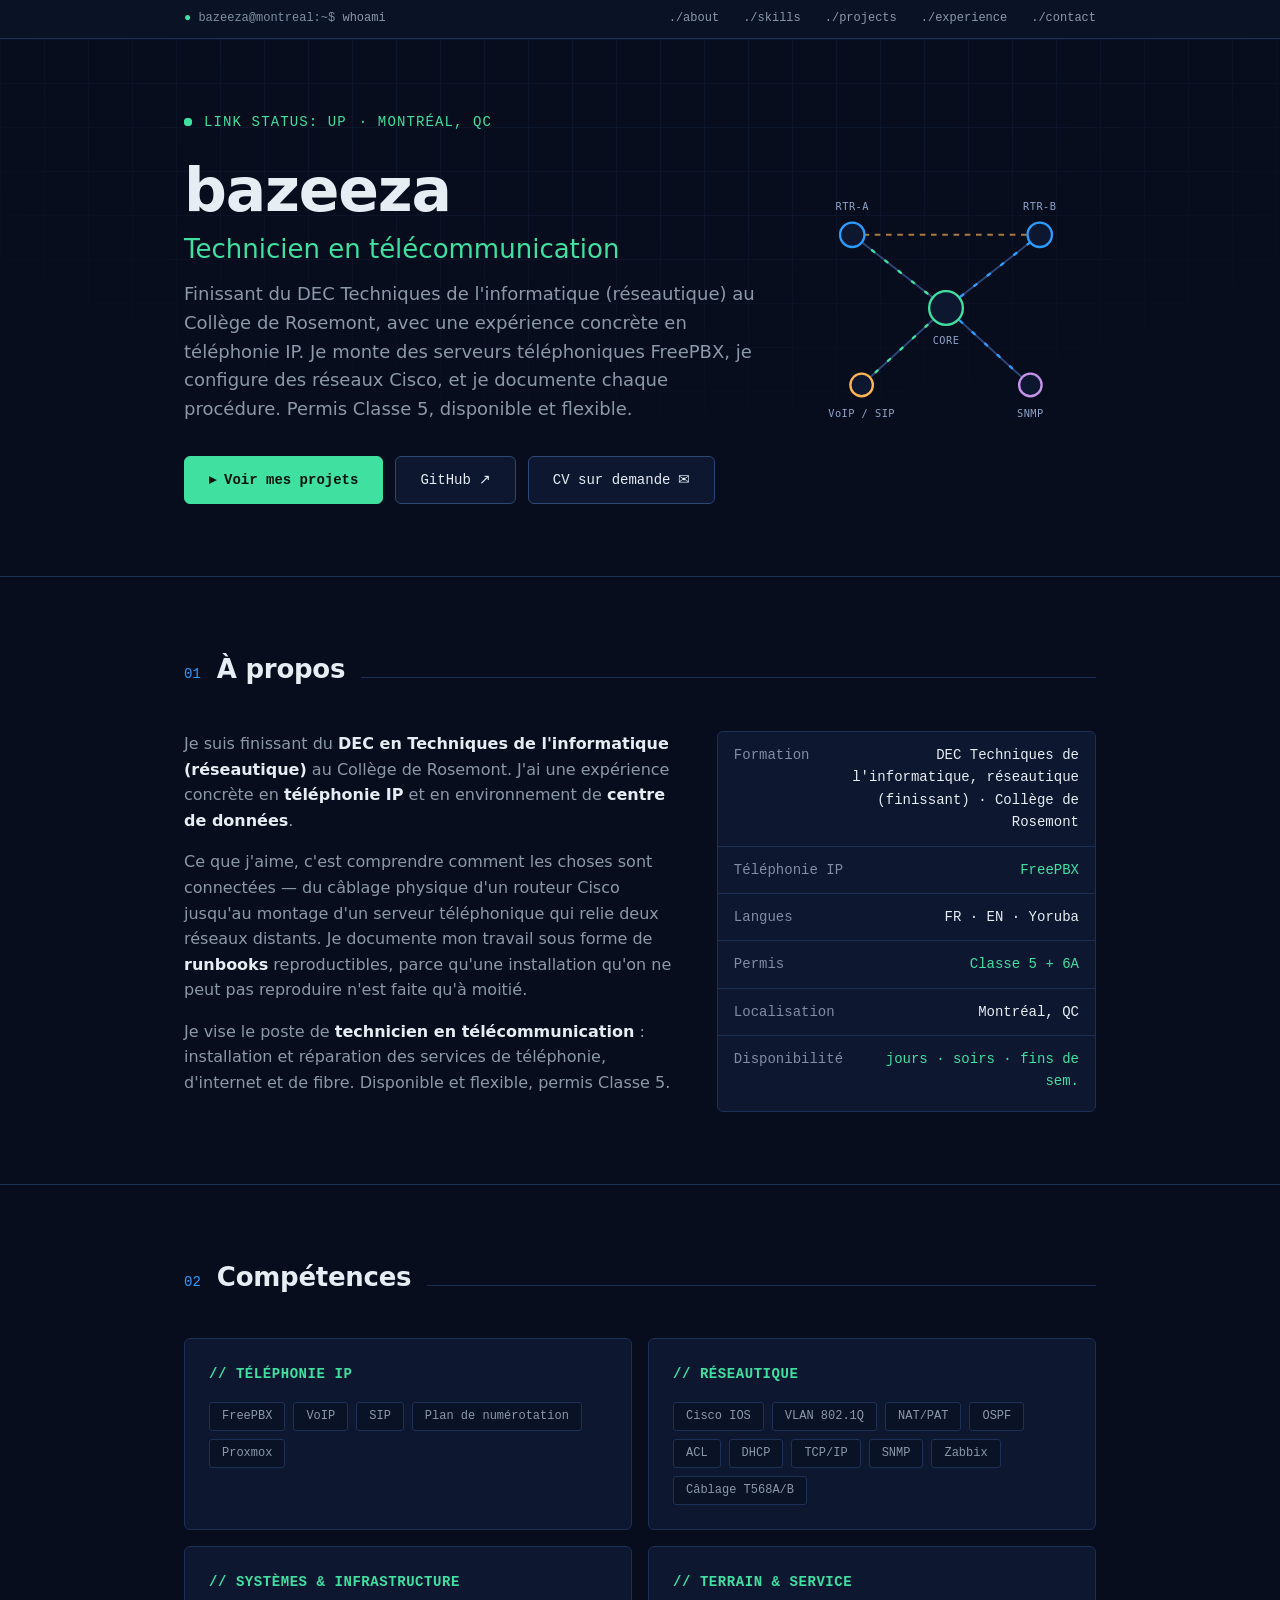
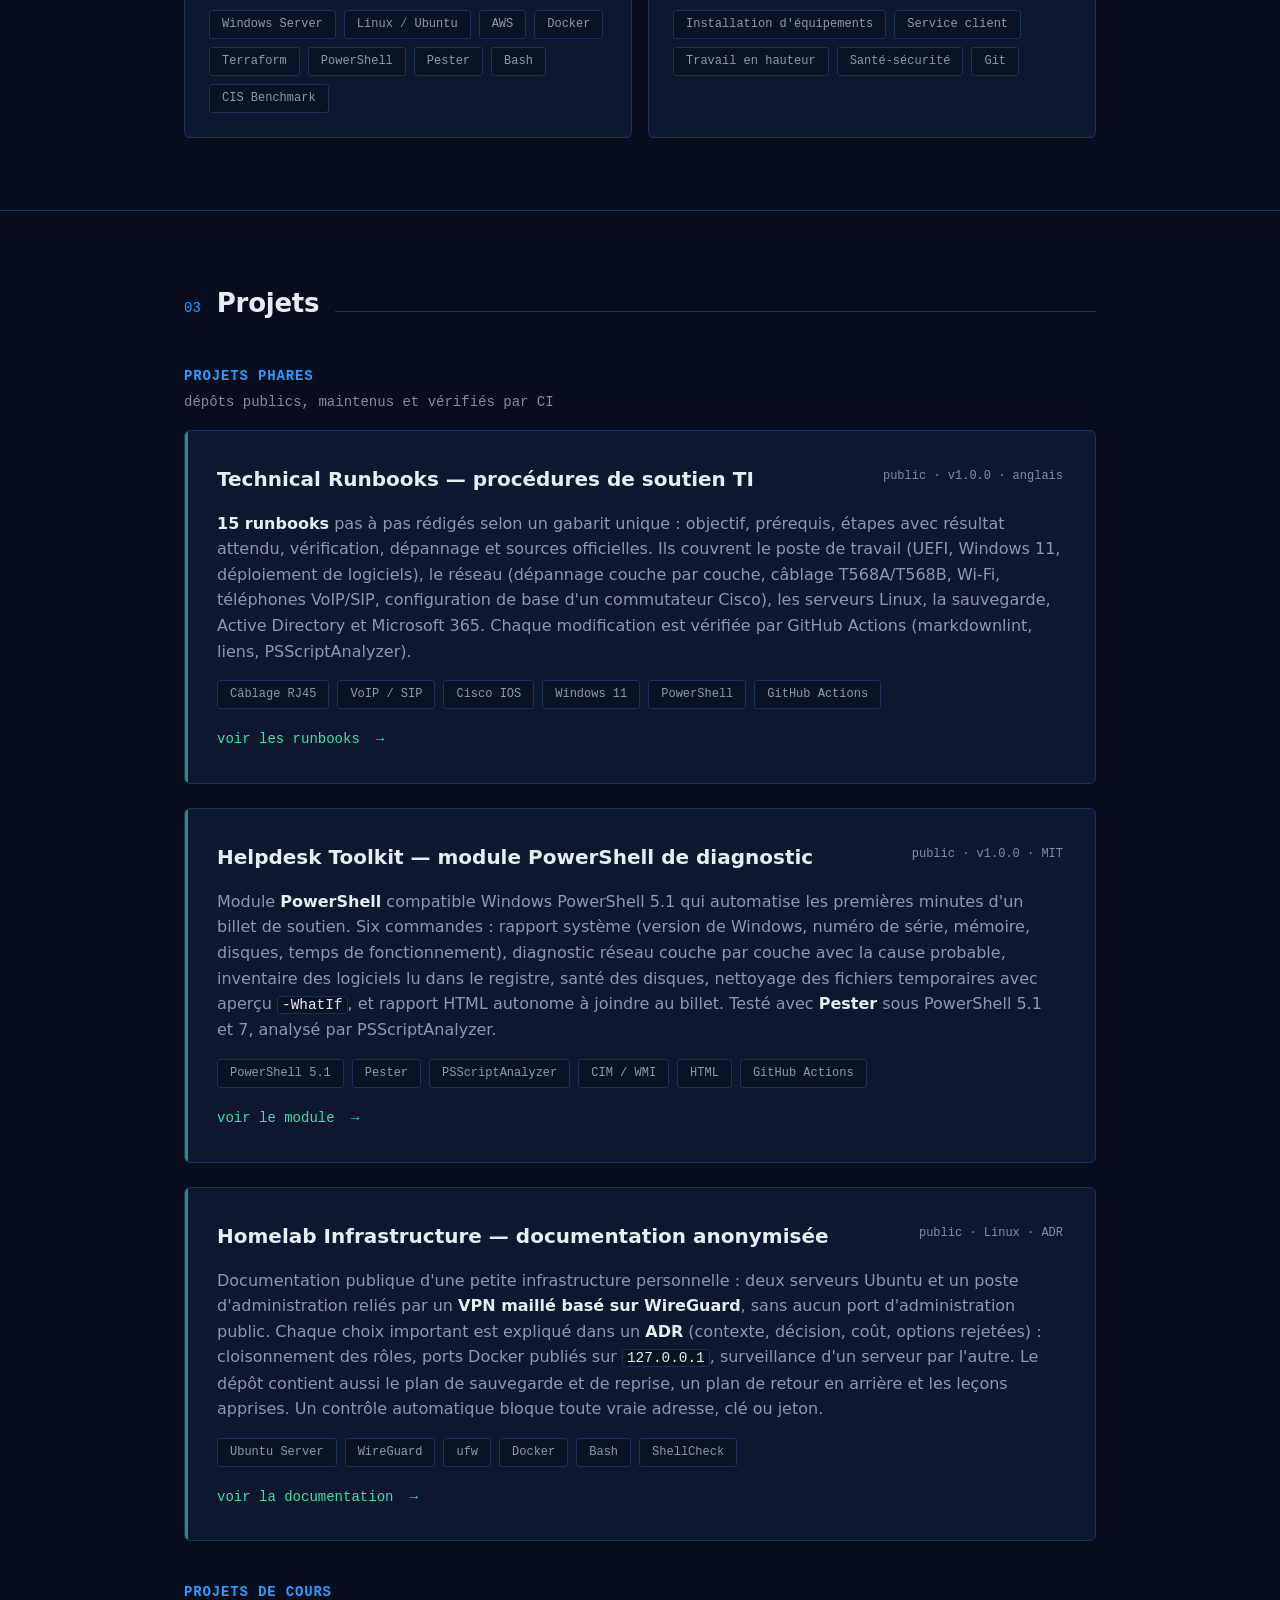
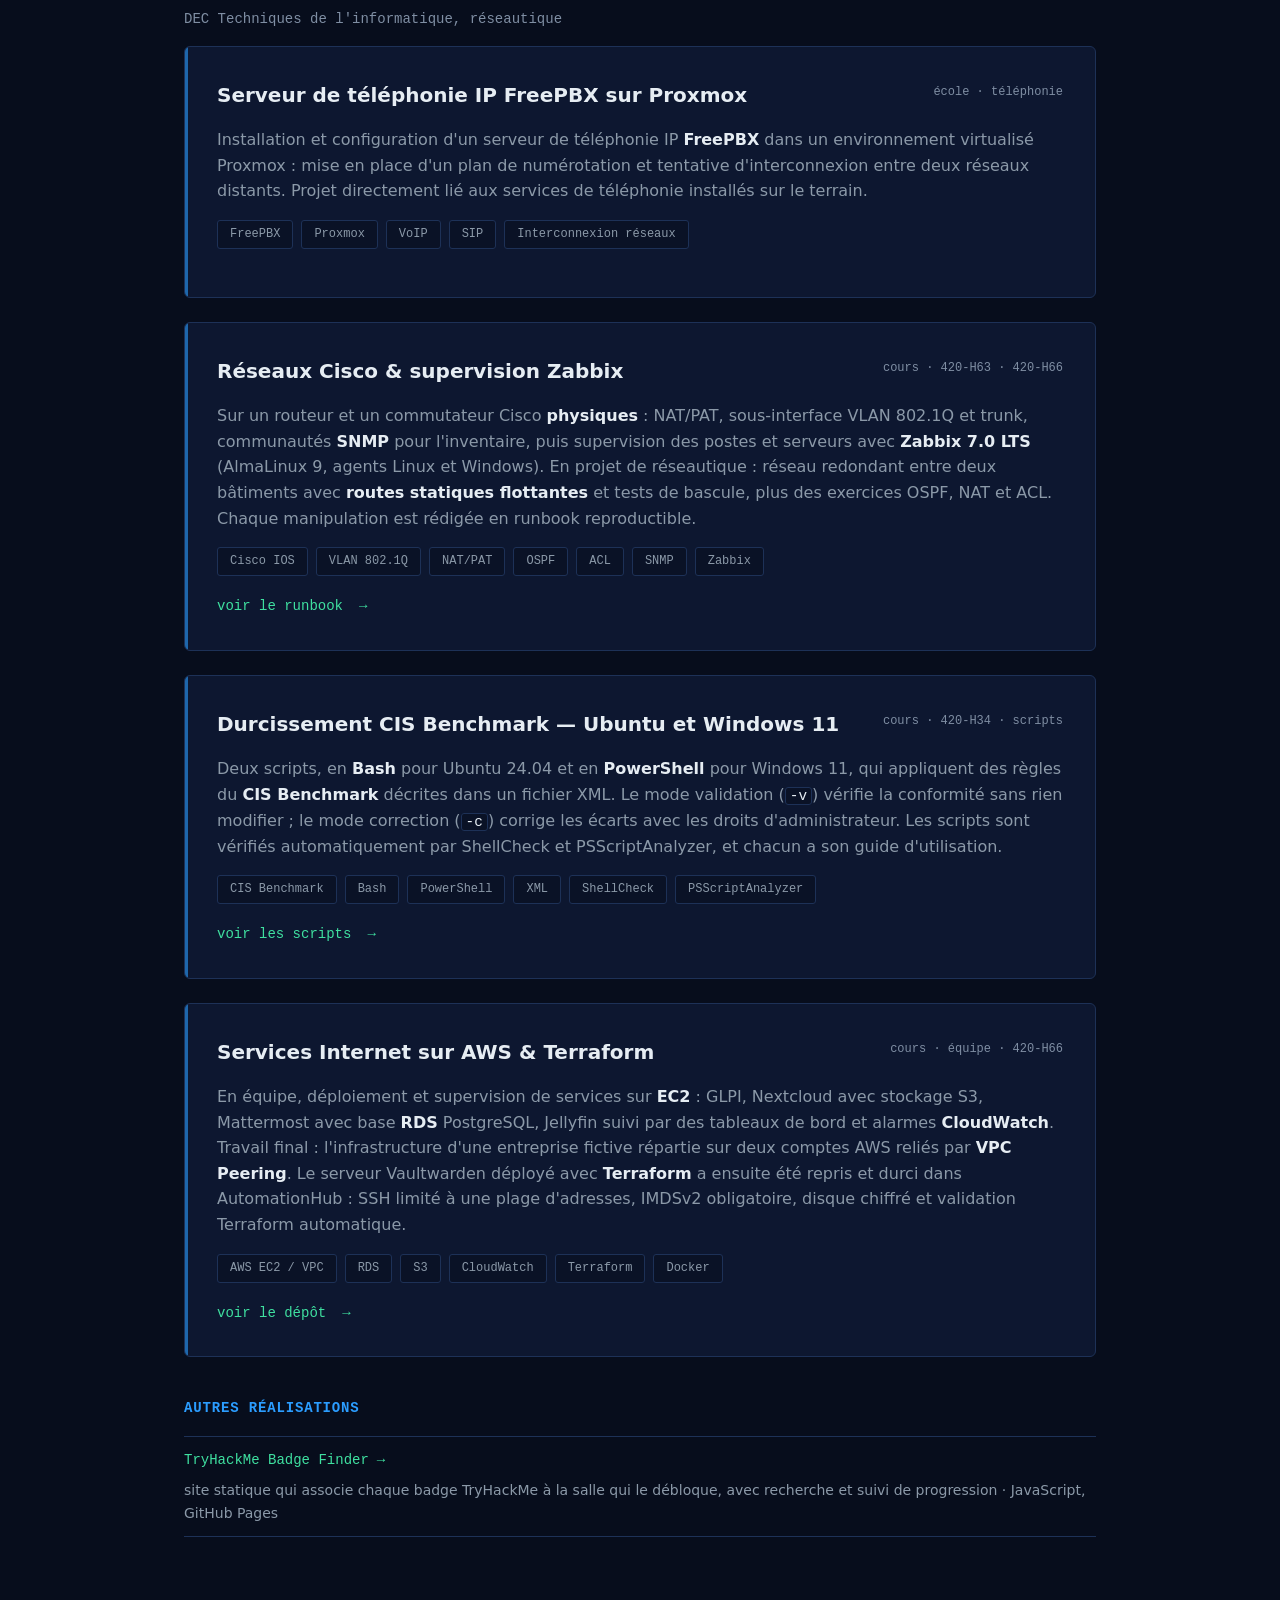
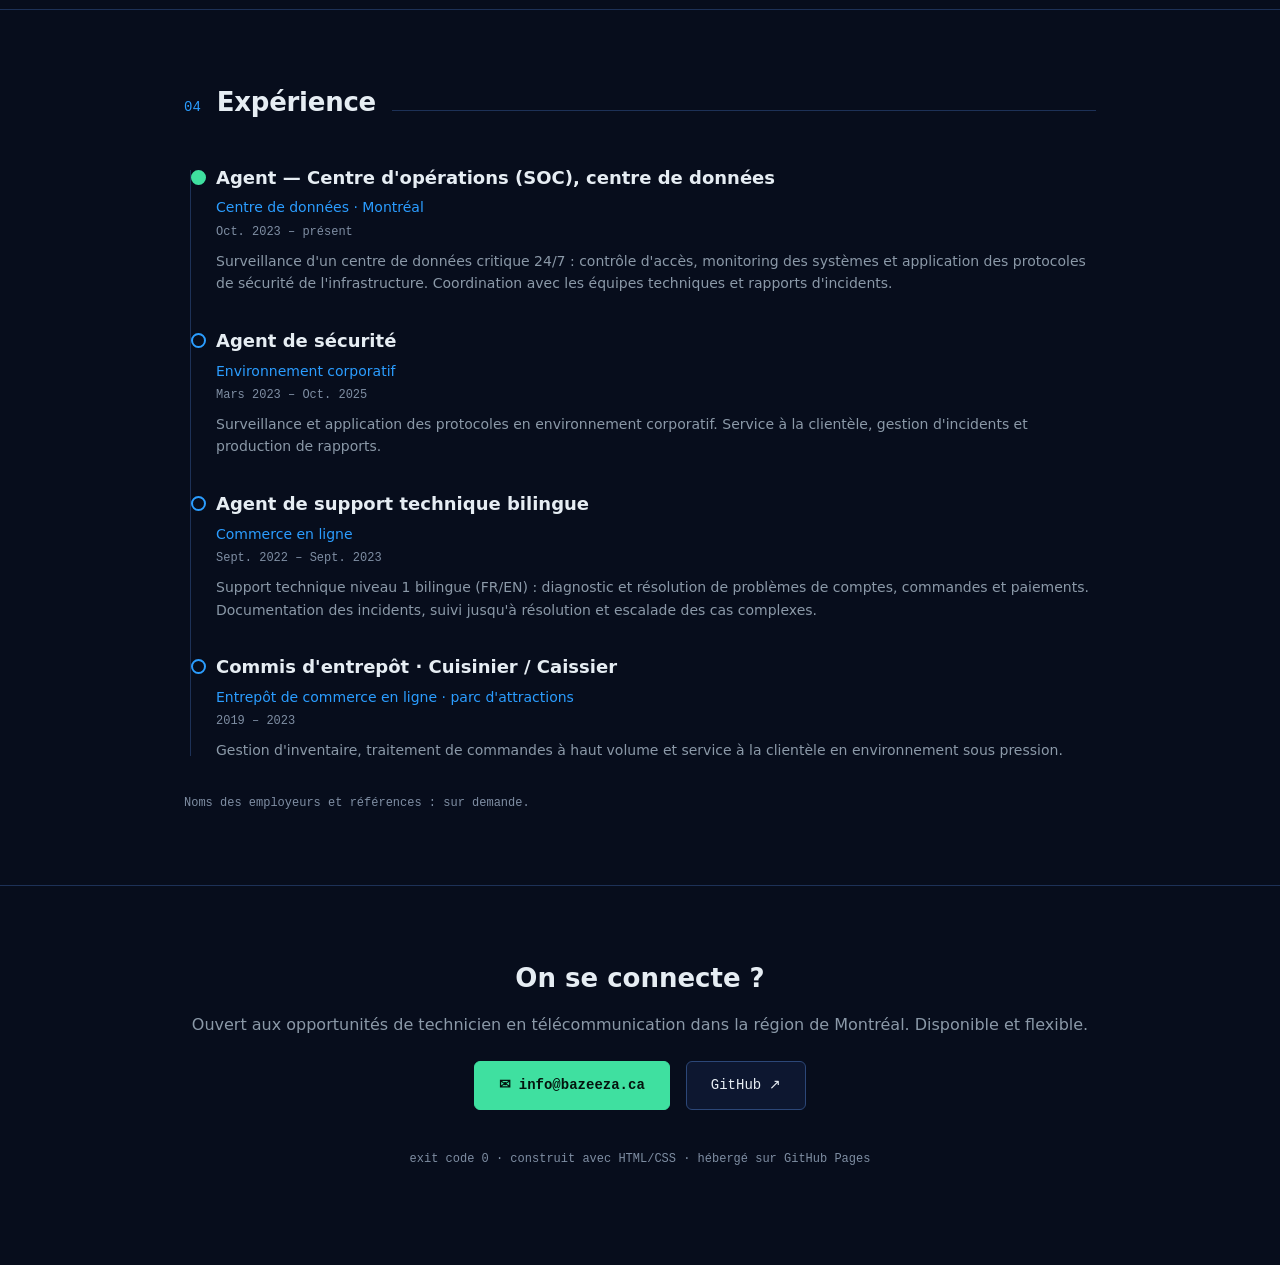
==== commit 9caf76f1: "Sort the experience timeline by end date, most recent first The security guard role (ended Oct. 2025" ====
--- a/index.html
+++ b/index.html
@@ -271,16 +271,16 @@
         <p>Surveillance d'un centre de données critique 24/7 : contrôle d'accès, monitoring des systèmes et application des protocoles de sécurité de l'infrastructure. Coordination avec les équipes techniques et rapports d'incidents.</p>
       </li>
       <li class="exp-item">
+        <h3 class="exp-role">Agent de sécurité</h3>
+        <p class="exp-org">Environnement corporatif</p>
+        <p class="exp-date mono"><time datetime="2023-03">Mars 2023</time> – <time datetime="2025-10">Oct. 2025</time></p>
+        <p>Surveillance et application des protocoles en environnement corporatif. Service à la clientèle, gestion d'incidents et production de rapports.</p>
+      </li>
+      <li class="exp-item">
         <h3 class="exp-role">Agent de support technique bilingue</h3>
         <p class="exp-org">Commerce en ligne</p>
         <p class="exp-date mono"><time datetime="2022-09">Sept. 2022</time> – <time datetime="2023-09">Sept. 2023</time></p>
         <p>Support technique niveau 1 bilingue (FR/EN) : diagnostic et résolution de problèmes de comptes, commandes et paiements. Documentation des incidents, suivi jusqu'à résolution et escalade des cas complexes.</p>
-      </li>
-      <li class="exp-item">
-        <h3 class="exp-role">Agent de sécurité</h3>
-        <p class="exp-org">Environnement corporatif</p>
-        <p class="exp-date mono"><time datetime="2023-03">Mars 2023</time> – <time datetime="2025-10">Oct. 2025</time></p>
-        <p>Surveillance et application des protocoles en environnement corporatif. Service à la clientèle, gestion d'incidents et production de rapports.</p>
       </li>
       <li class="exp-item">
         <h3 class="exp-role">Commis d'entrepôt · Cuisinier / Caissier</h3>
--- a/assets/css/main.css
+++ b/assets/css/main.css
@@ -57,6 +57,9 @@
 .nav-links{display:flex;gap:var(--space-5)}
 .nav-links a{display:inline-block;padding:var(--space-1) 0;color:var(--color-text-muted);transition:color var(--duration)}
 .nav-links a:hover{color:var(--color-green)}
+/* Anchor targets stop below the sticky status bar instead of under it.
+   Declared before the 620 px block: same specificity, so the later (mobile) value must come last to win. */
+section[id],footer[id],main{scroll-margin-top:4rem}
 /* Small screens: the menu moves under the prompt instead of disappearing.
    It wraps onto a second line rather than scrolling sideways, so no link is hidden off-screen,
    and the bar stops sticking so it does not eat a third of a phone screen. */
@@ -111,8 +114,6 @@
 
 /* ---- section framing ---- */
 section{padding:var(--space-8) 0;border-bottom:1px solid var(--color-border)}
-/* Anchor targets stop below the sticky status bar instead of under it */
-section[id],footer[id],main{scroll-margin-top:4rem}
 .sec-head{display:flex;align-items:baseline;gap:var(--space-4);margin-bottom:var(--space-7)}
 .sec-num{font-family:var(--font-mono);color:var(--color-blue);font-size:var(--text-sm)}
 .sec-title{font-size:var(--text-2xl);font-weight:600;letter-spacing:-.01em}
@@ -216,4 +217,5 @@
 .notfound .eyebrow,.notfound h1 .role{color:var(--color-amber)}
 
 ::selection{background:var(--color-green);color:var(--color-on-accent)}
-@media(prefers-reduced-motion:reduce){*{animation:none!important;transition:none!important;scroll-behavior:auto!important}}
+/* "*" does not match pseudo-elements: ::before and ::after are listed so the status pulse ring stops too */
+@media(prefers-reduced-motion:reduce){*,*::before,*::after{animation:none!important;transition:none!important;scroll-behavior:auto!important}}
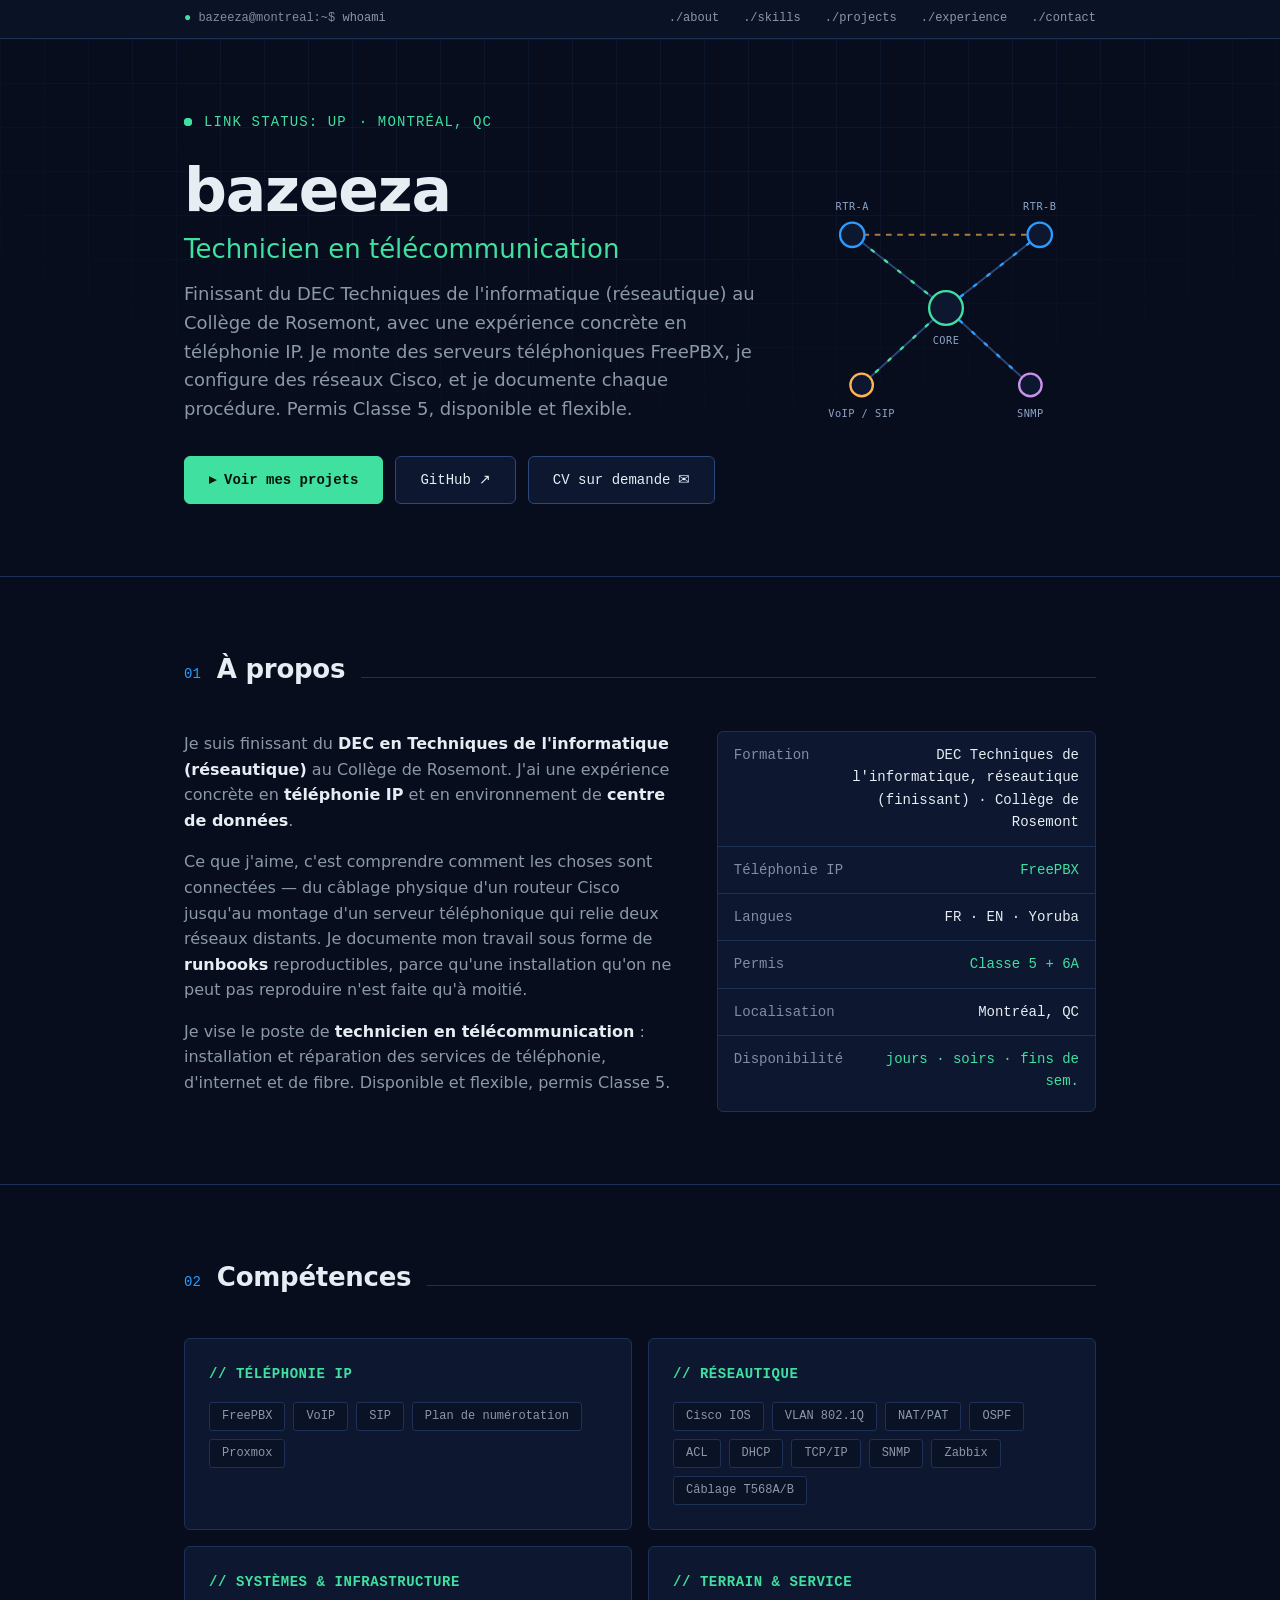
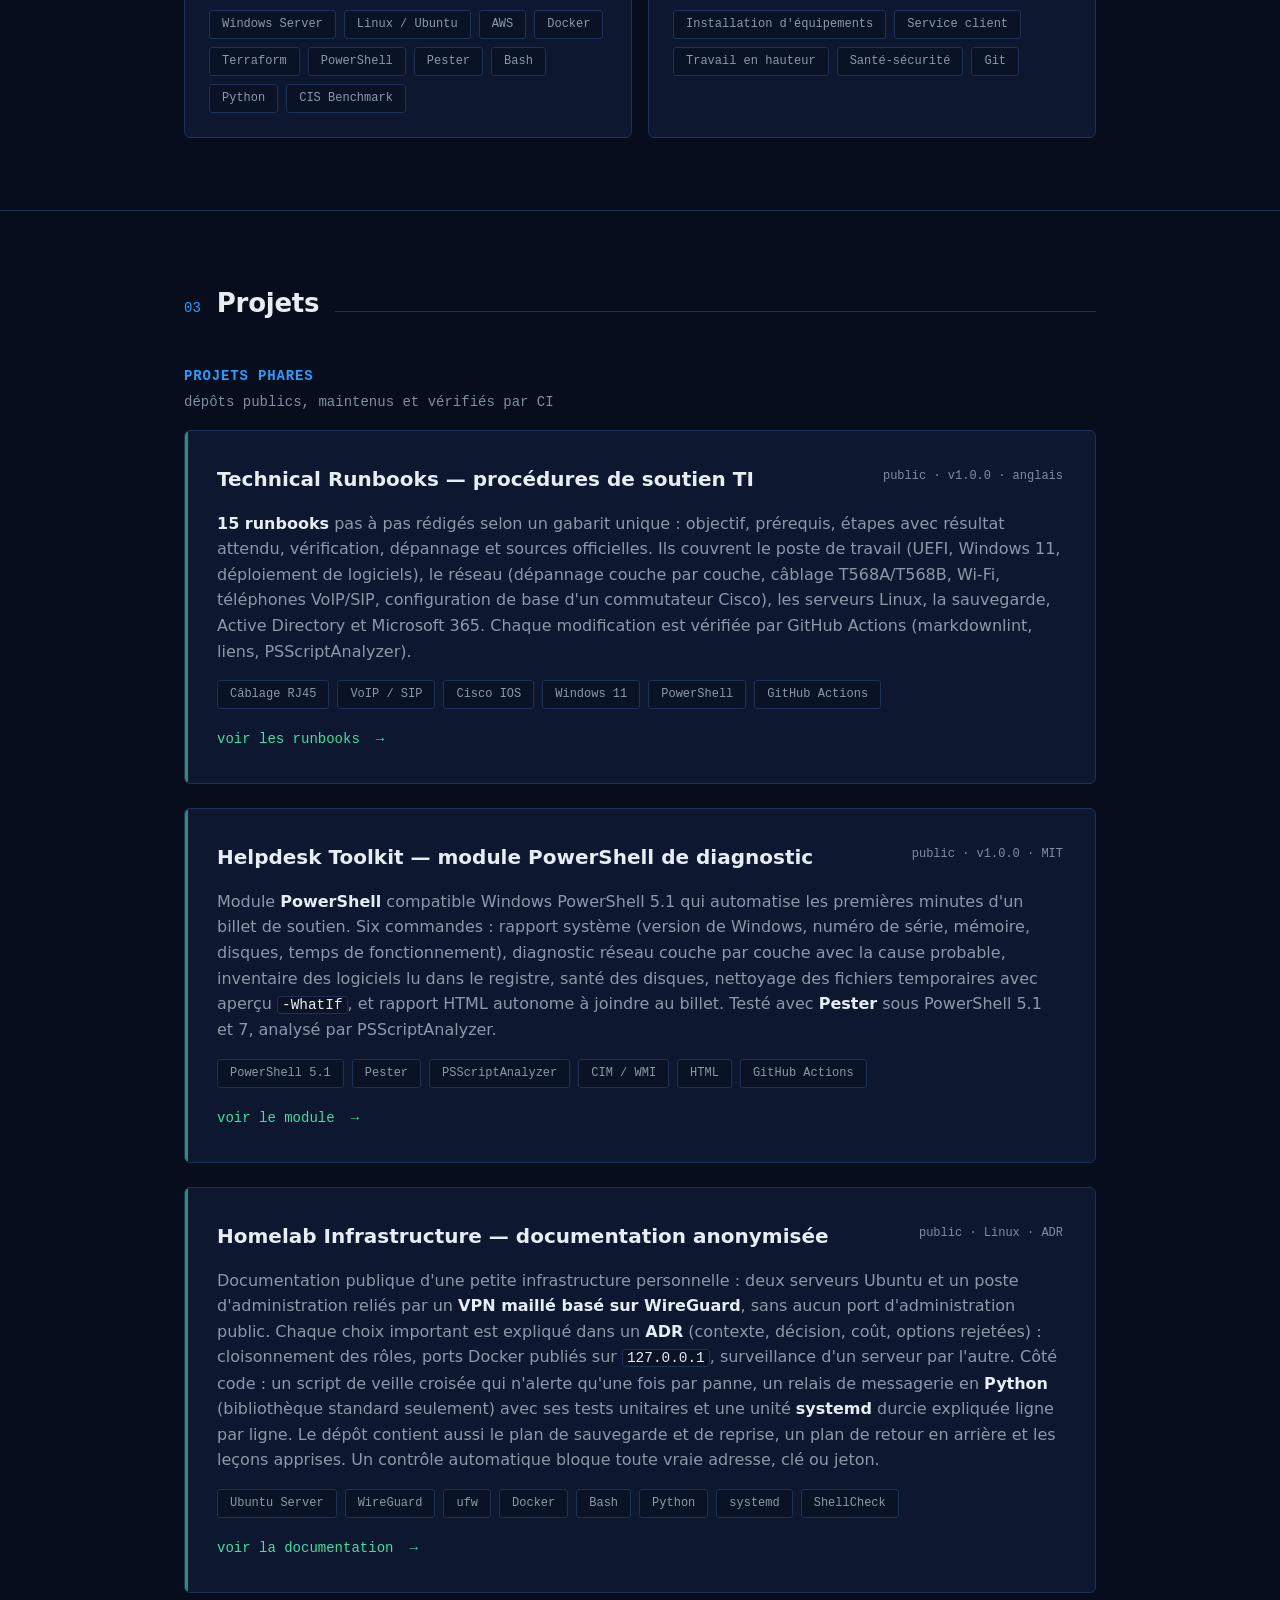
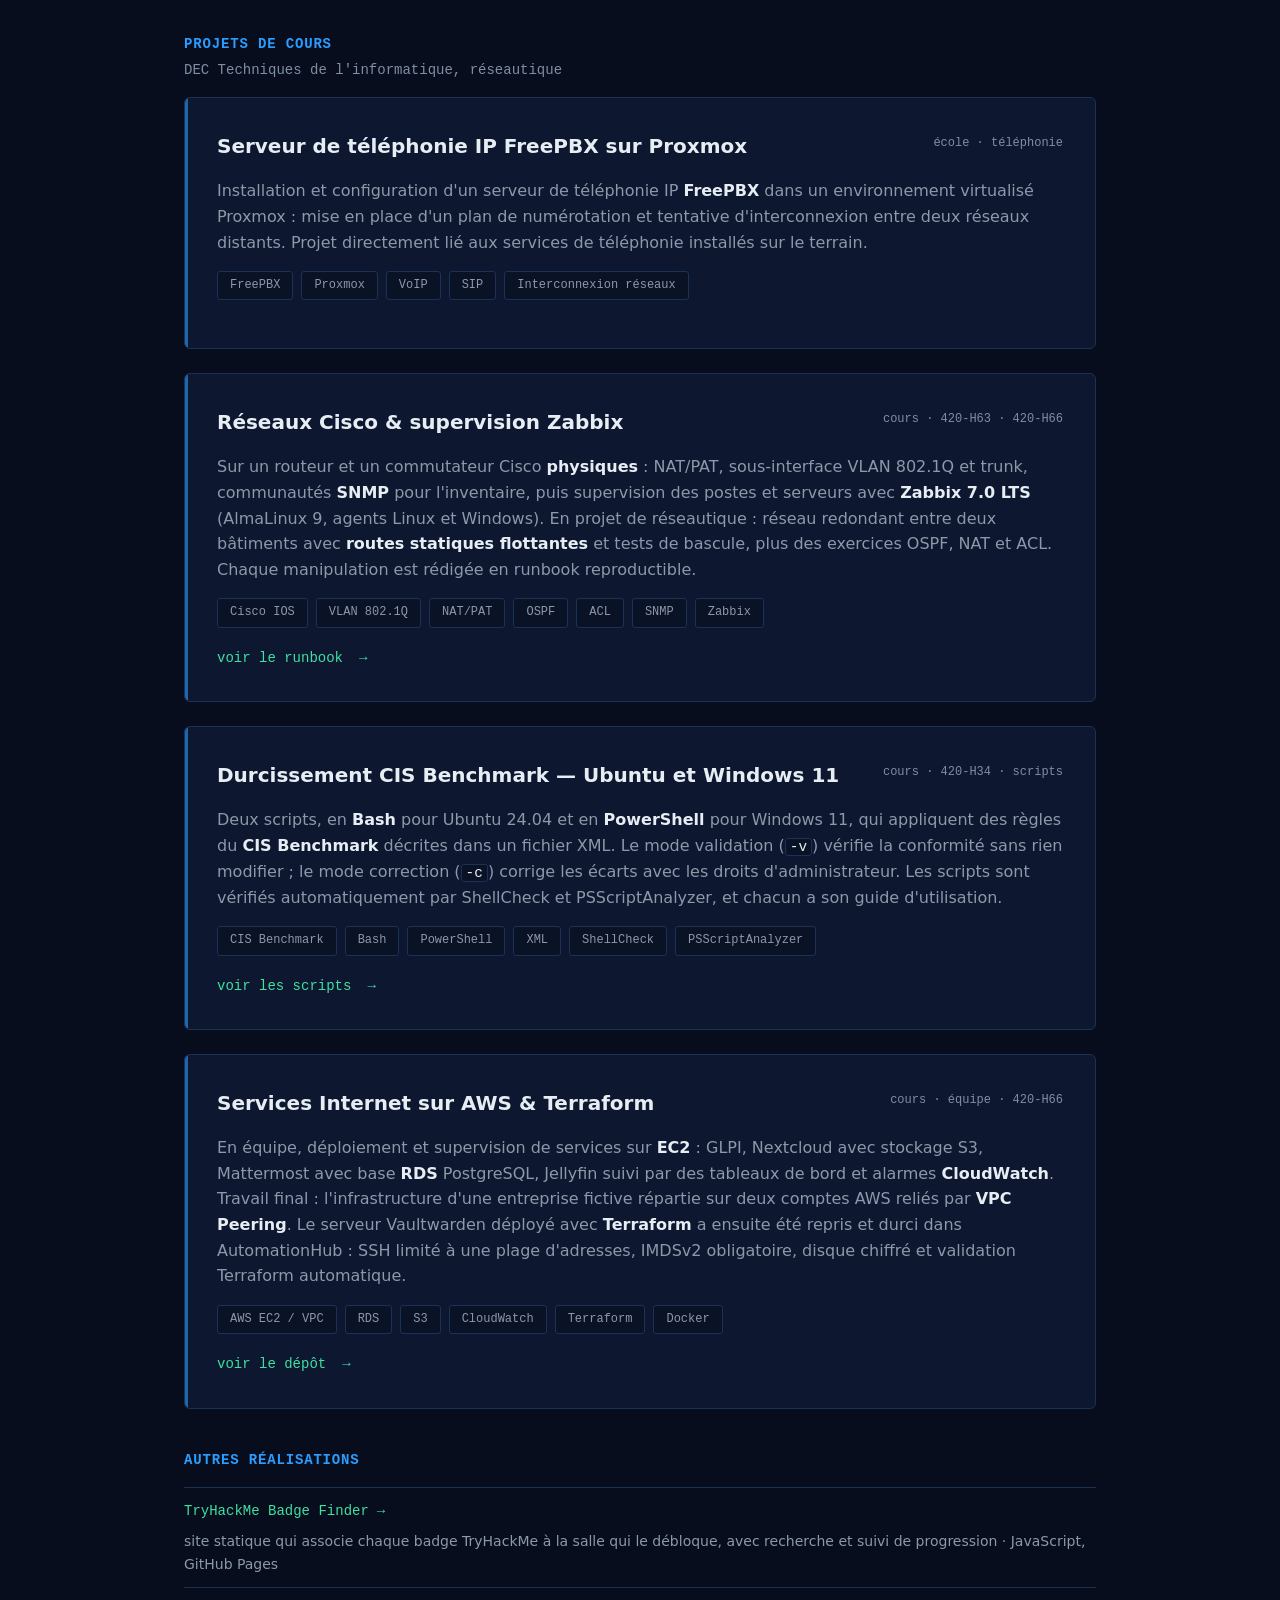
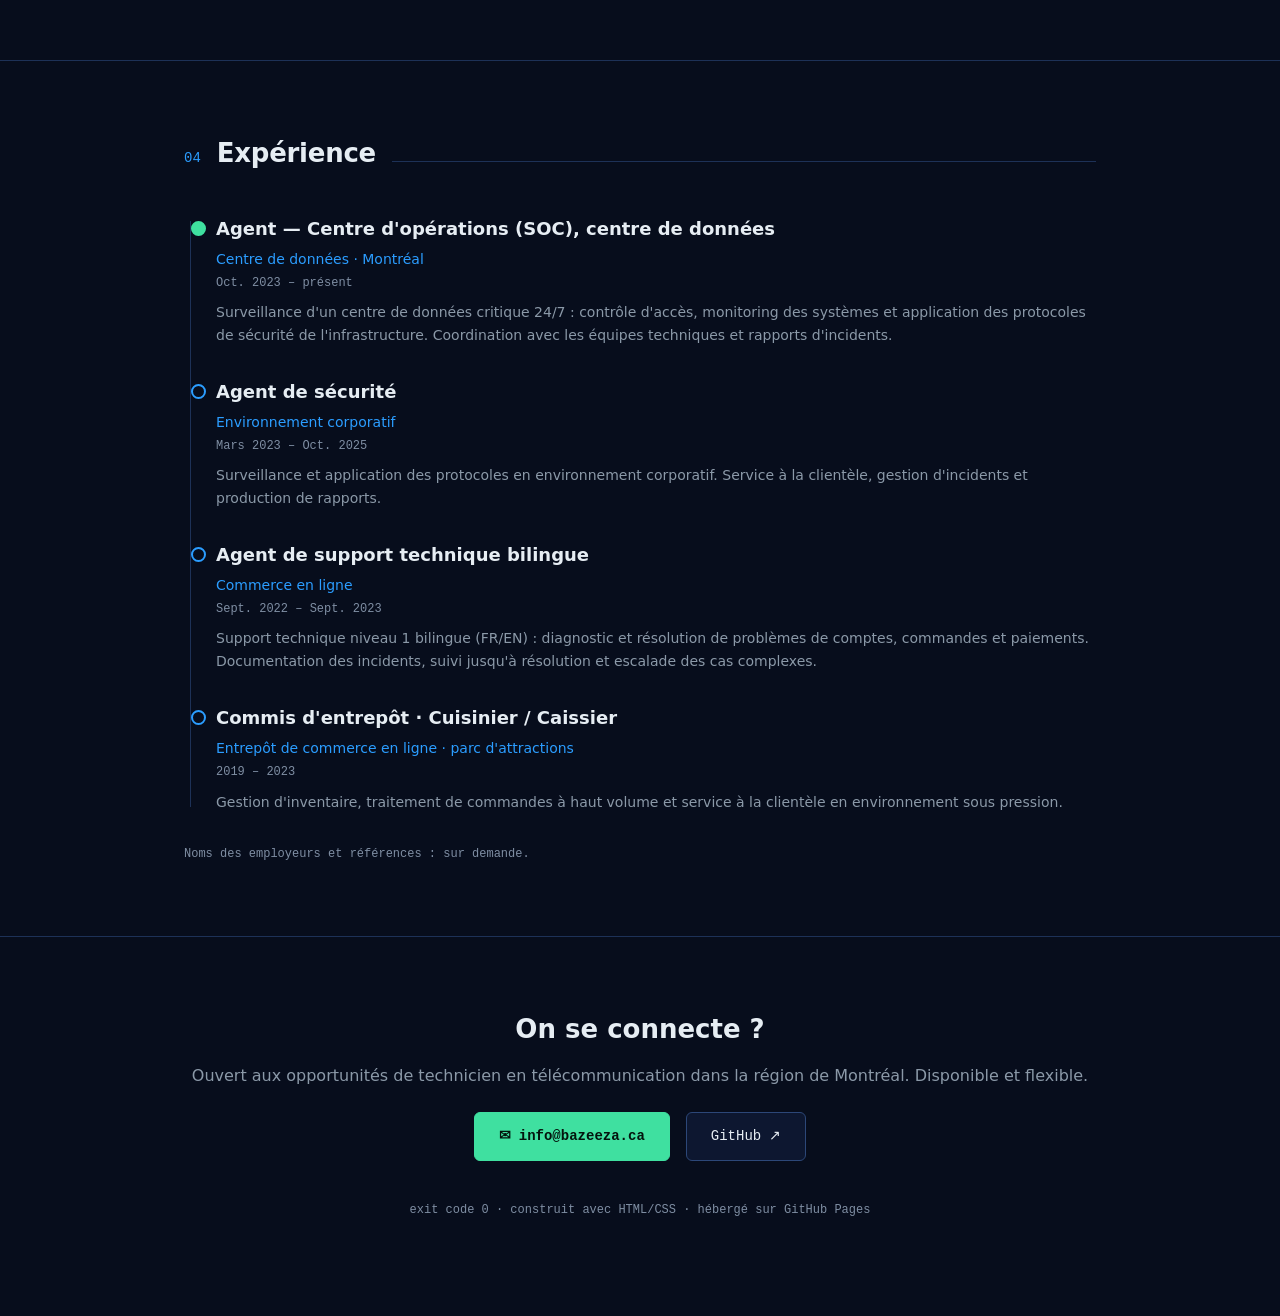
==== commit 0fdac0da: "Cover the cross-check script and tested Python relay in the homelab card The card stopped at the ADR" ====
--- a/index.html
+++ b/index.html
@@ -129,7 +129,7 @@
         <ul class="tags" role="list">
           <li class="tag">Windows Server</li><li class="tag">Linux / Ubuntu</li><li class="tag">AWS</li>
           <li class="tag">Docker</li><li class="tag">Terraform</li><li class="tag">PowerShell</li>
-          <li class="tag">Pester</li><li class="tag">Bash</li><li class="tag">CIS Benchmark</li>
+          <li class="tag">Pester</li><li class="tag">Bash</li><li class="tag">Python</li><li class="tag">CIS Benchmark</li>
         </ul>
       </div>
       <div class="skill-card">
@@ -184,10 +184,11 @@
         <h4 class="proj-title">Homelab Infrastructure — documentation anonymisée</h4>
         <p class="proj-meta">public · Linux · ADR</p>
       </div>
-      <p>Documentation publique d'une petite infrastructure personnelle : deux serveurs Ubuntu et un poste d'administration reliés par un <strong>VPN maillé basé sur WireGuard</strong>, sans aucun port d'administration public. Chaque choix important est expliqué dans un <strong>ADR</strong> (contexte, décision, coût, options rejetées) : cloisonnement des rôles, ports Docker publiés sur <code>127.0.0.1</code>, surveillance d'un serveur par l'autre. Le dépôt contient aussi le plan de sauvegarde et de reprise, un plan de retour en arrière et les leçons apprises. Un contrôle automatique bloque toute vraie adresse, clé ou jeton.</p>
+      <p>Documentation publique d'une petite infrastructure personnelle : deux serveurs Ubuntu et un poste d'administration reliés par un <strong>VPN maillé basé sur WireGuard</strong>, sans aucun port d'administration public. Chaque choix important est expliqué dans un <strong>ADR</strong> (contexte, décision, coût, options rejetées) : cloisonnement des rôles, ports Docker publiés sur <code>127.0.0.1</code>, surveillance d'un serveur par l'autre. Côté code : un script de veille croisée qui n'alerte qu'une fois par panne, un relais de messagerie en <strong>Python</strong> (bibliothèque standard seulement) avec ses tests unitaires et une unité <strong>systemd</strong> durcie expliquée ligne par ligne. Le dépôt contient aussi le plan de sauvegarde et de reprise, un plan de retour en arrière et les leçons apprises. Un contrôle automatique bloque toute vraie adresse, clé ou jeton.</p>
       <ul class="tags proj-tags" role="list" aria-label="Technologies">
         <li class="tag">Ubuntu Server</li><li class="tag">WireGuard</li><li class="tag">ufw</li>
-        <li class="tag">Docker</li><li class="tag">Bash</li><li class="tag">ShellCheck</li>
+        <li class="tag">Docker</li><li class="tag">Bash</li><li class="tag">Python</li>
+        <li class="tag">systemd</li><li class="tag">ShellCheck</li>
       </ul>
       <a class="proj-link mono" href="https://github.com/Bazeeza/homelab-infrastructure" target="_blank" rel="noopener">voir la documentation<span class="visually-hidden"> Homelab Infrastructure</span> <span aria-hidden="true">→</span><span class="visually-hidden"> (nouvel onglet)</span></a>
     </article>
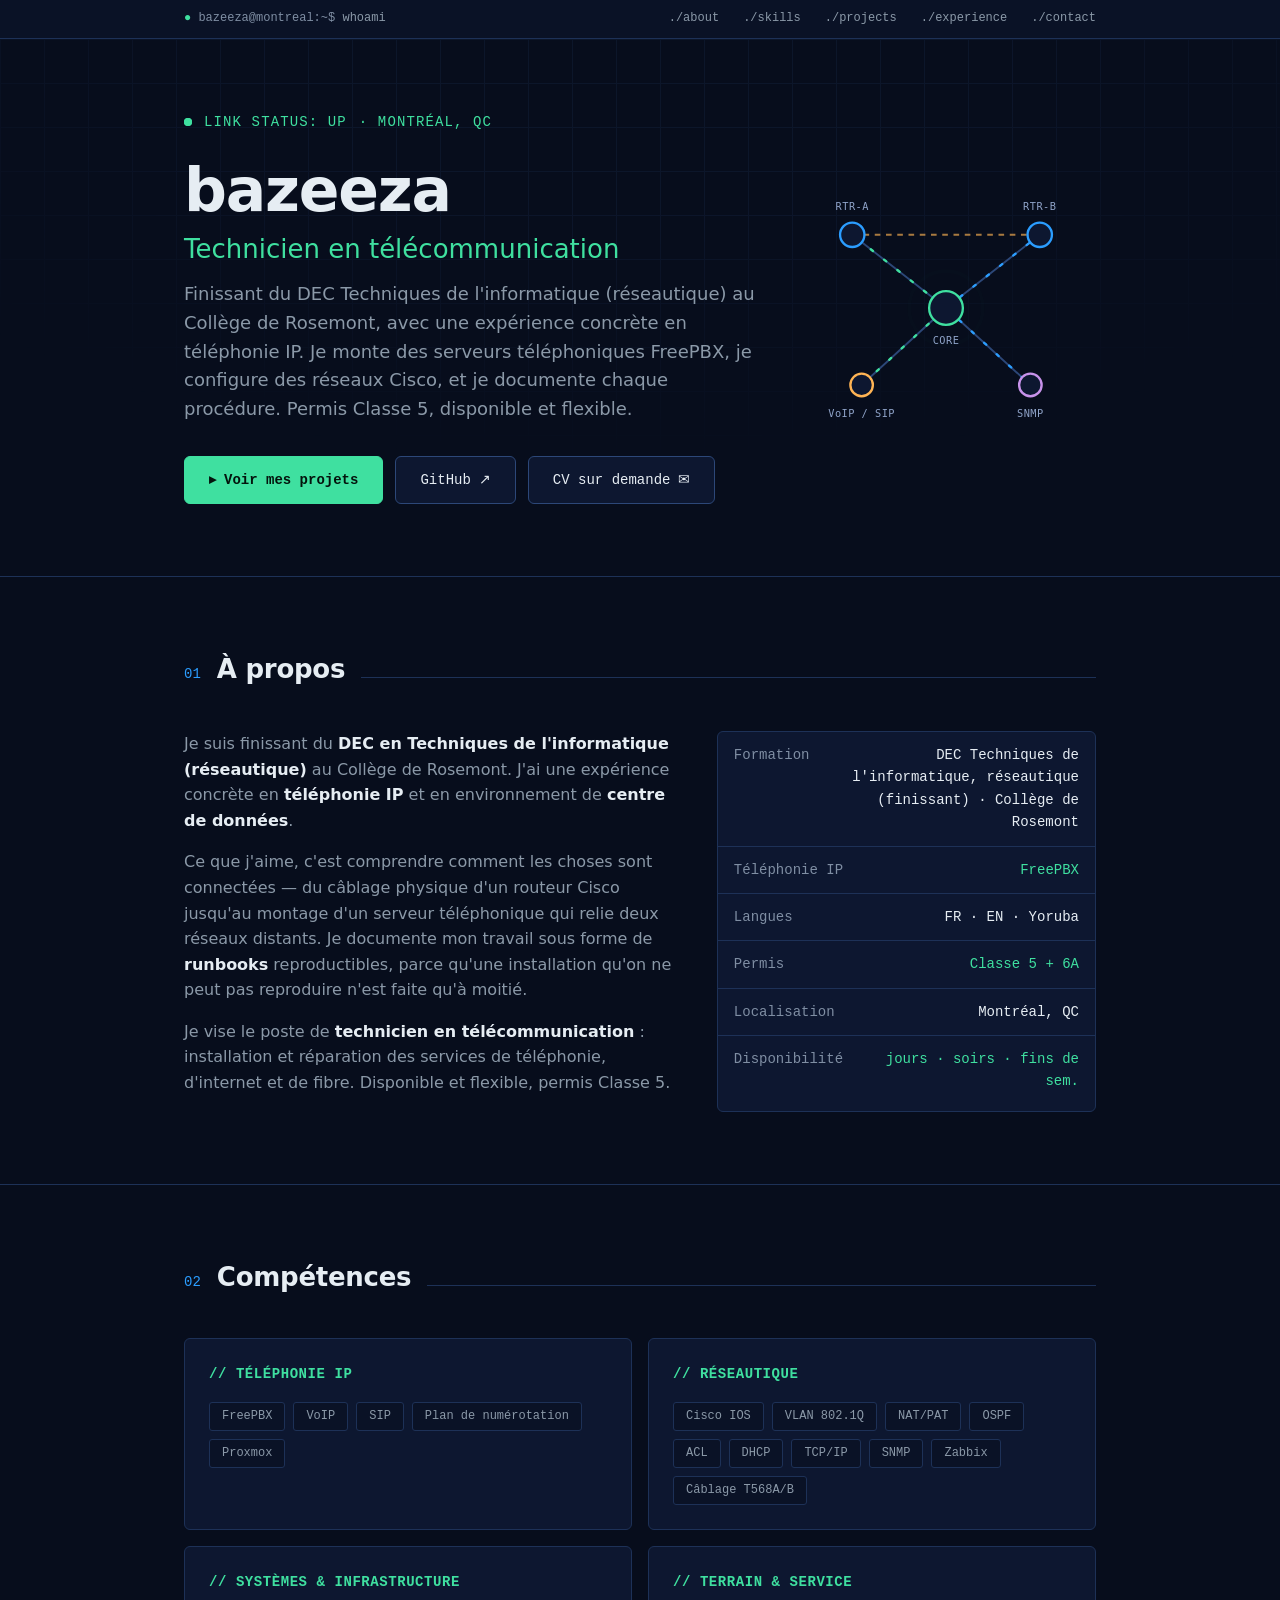
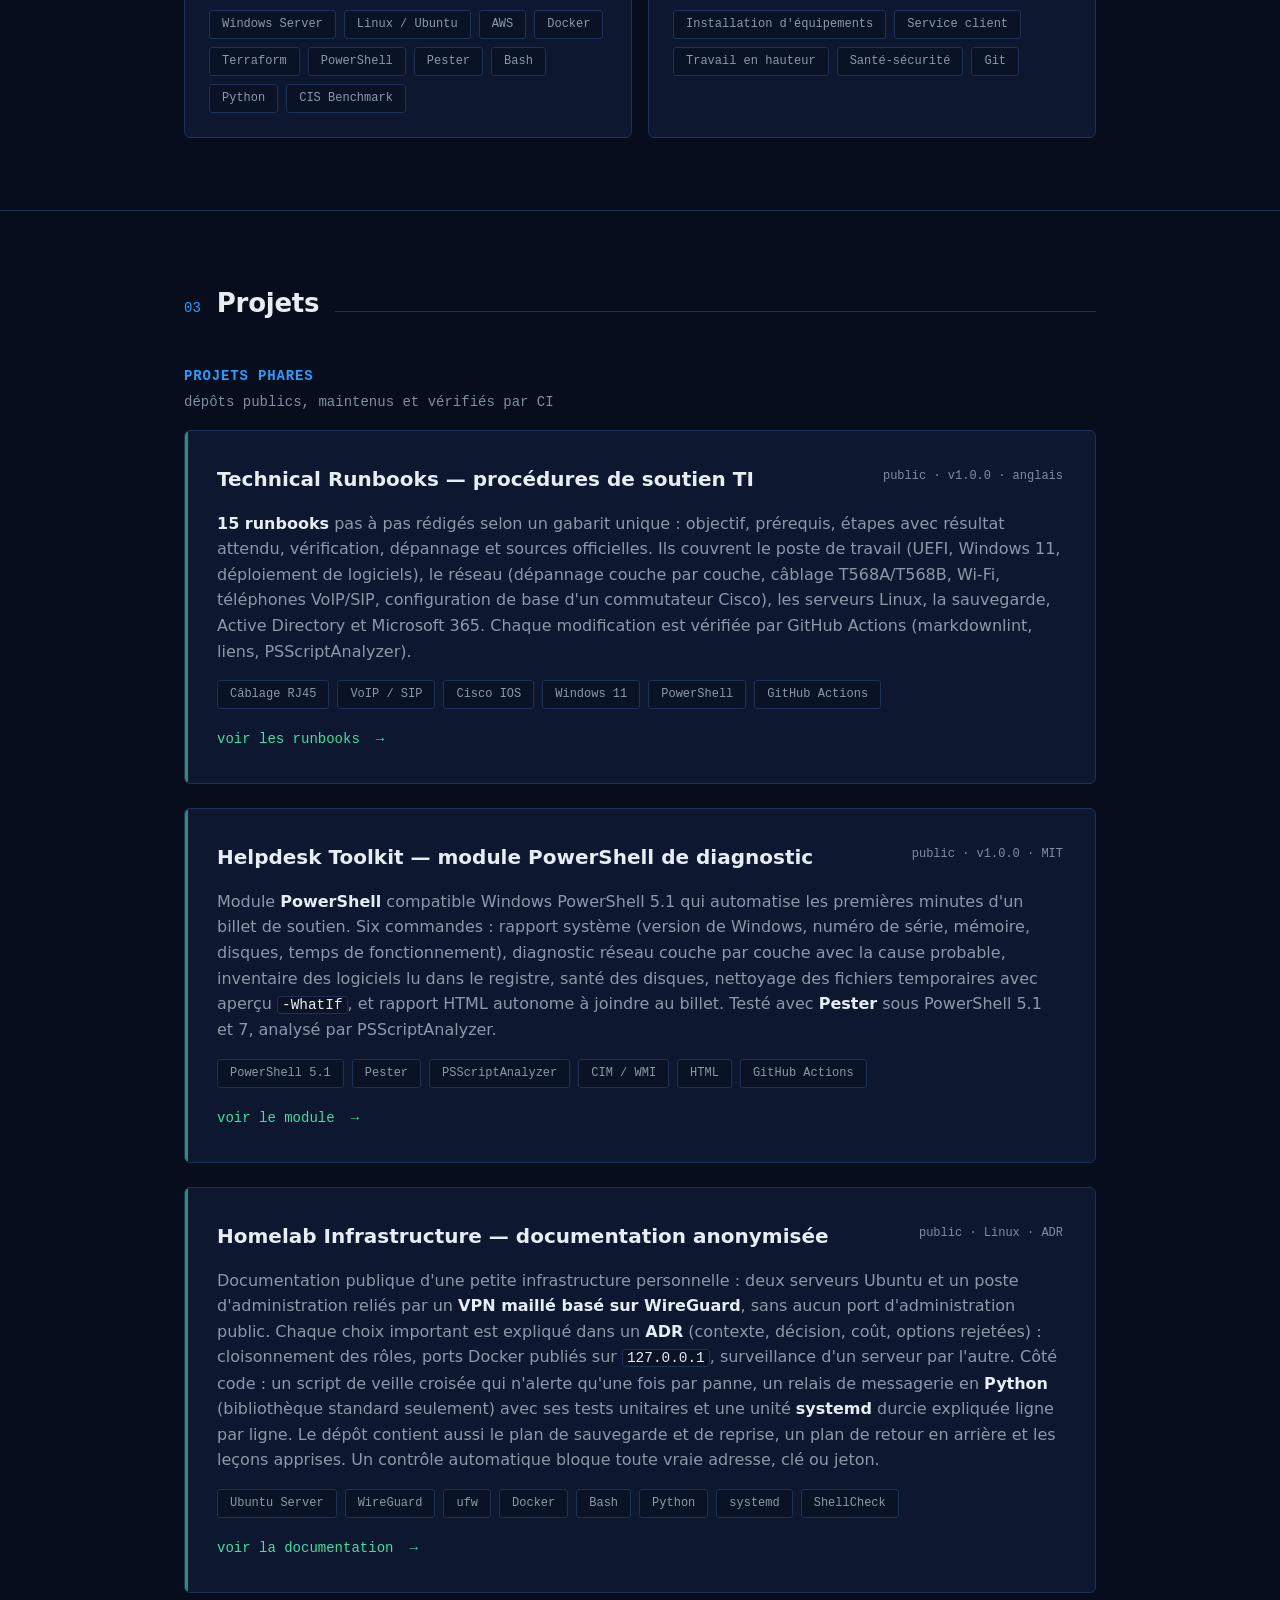
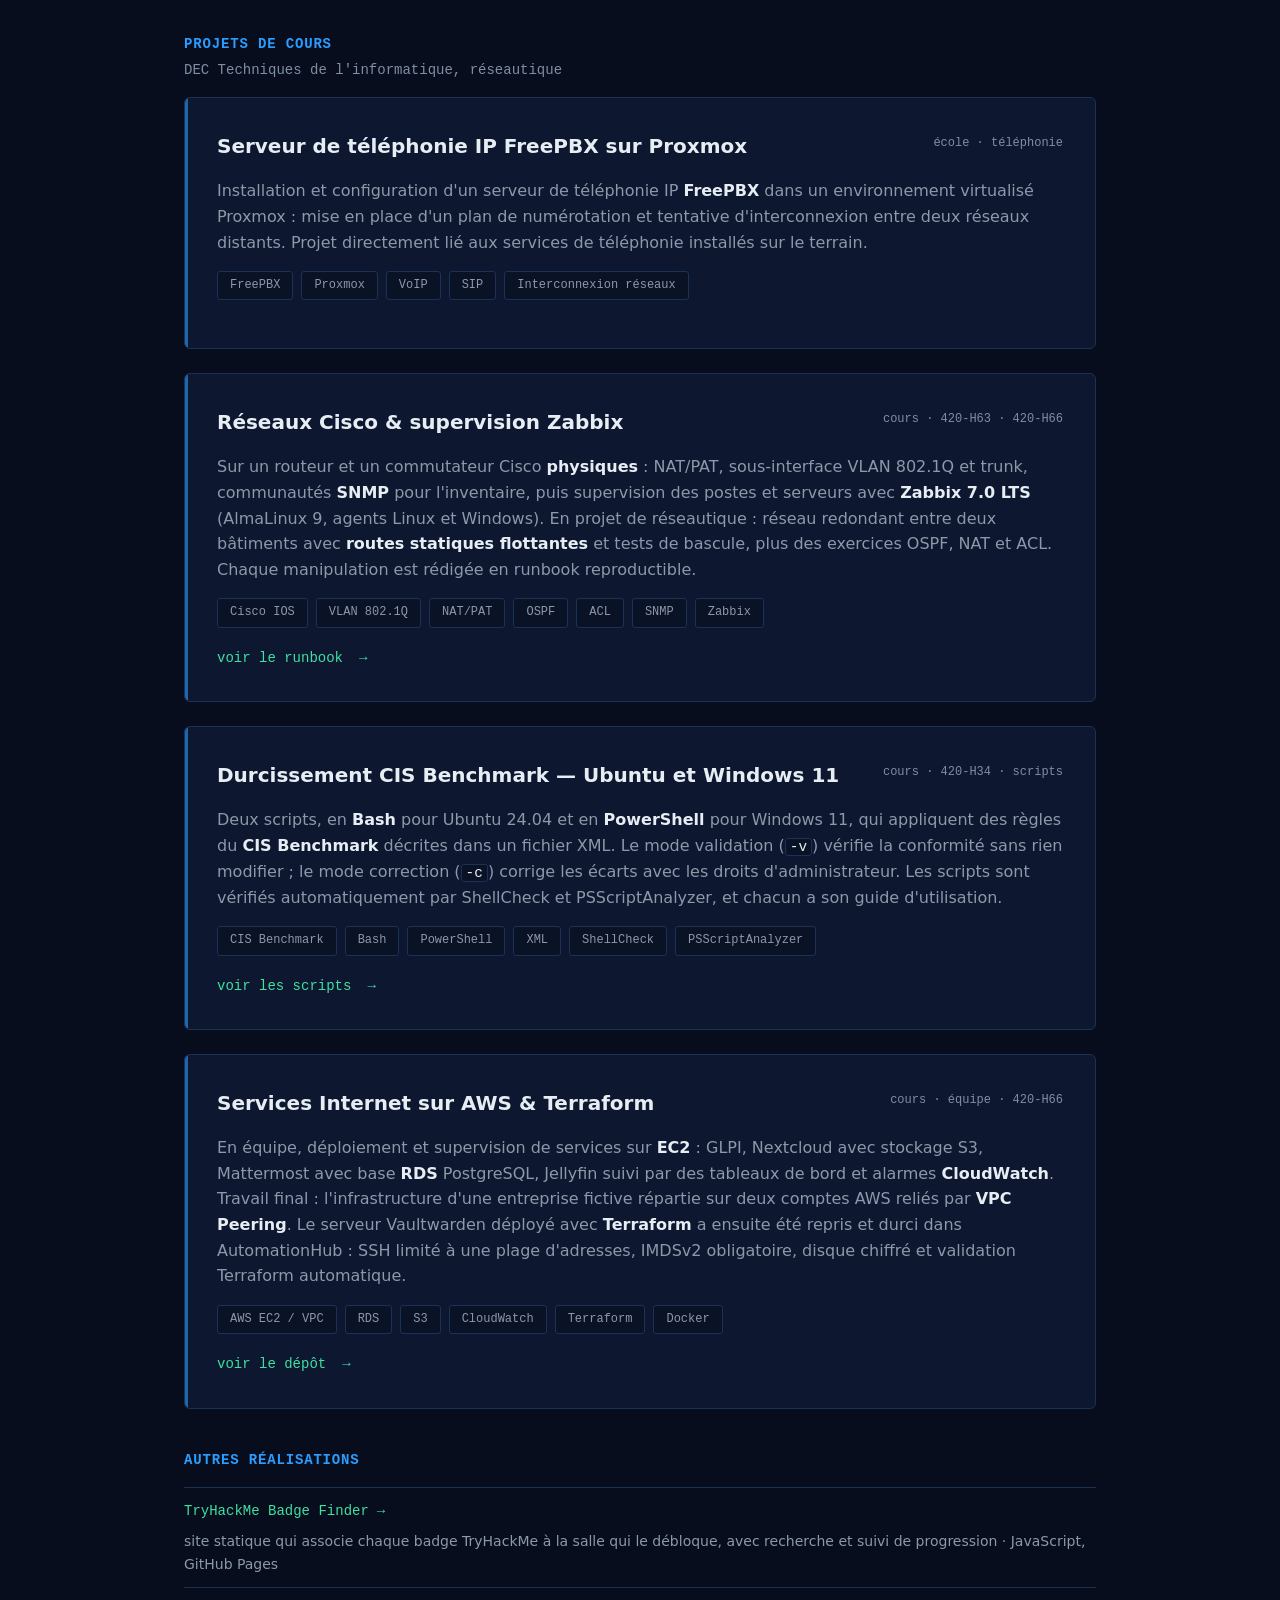
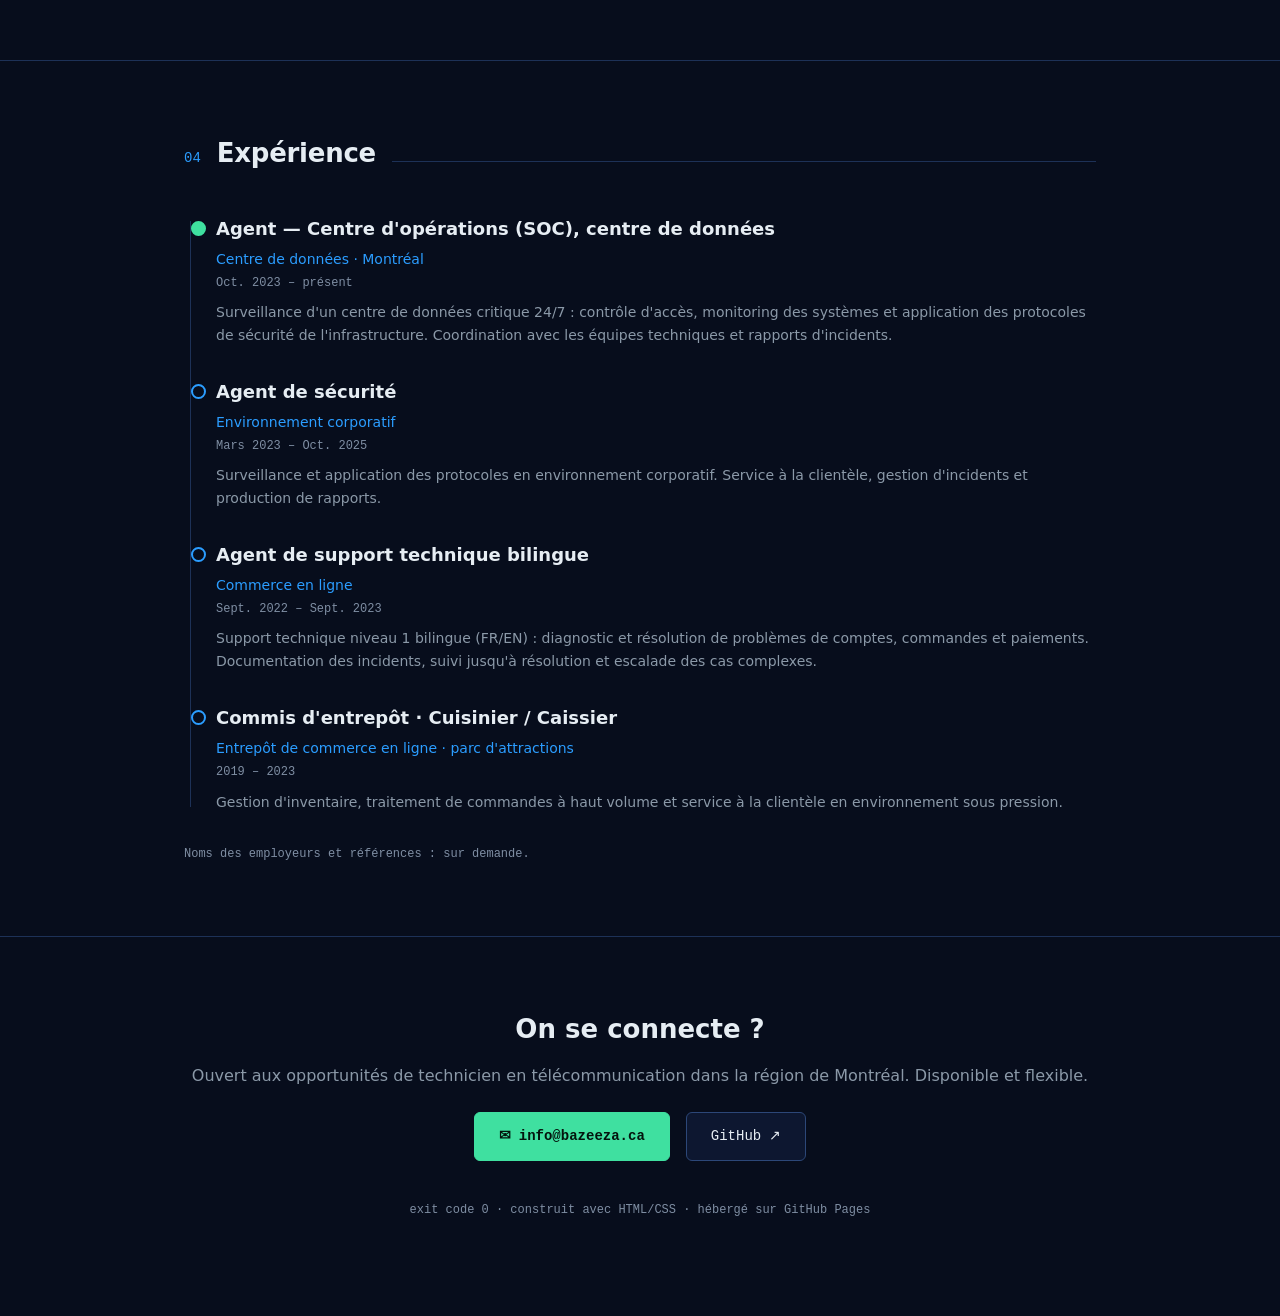
==== commit 5b0c0aaf: "Describe the college as an affiliation in structured data, since the diploma is not finished schema." ====
--- a/index.html
+++ b/index.html
@@ -18,7 +18,8 @@
 <meta property="og:url" content="https://bazeeza.github.io/">
 <meta property="profile:username" content="Bazeeza">
 <meta name="twitter:card" content="summary">
-<!-- Structured data for search engines: only facts already shown on the page -->
+<!-- Structured data for search engines: only facts already shown on the page.
+     "affiliation", not "alumniOf": the diploma is not finished yet. Switch to alumniOf once it is. -->
 <script type="application/ld+json">
 {
   "@context": "https://schema.org",
@@ -28,8 +29,8 @@
   "jobTitle": "Technicien en télécommunication",
   "email": "mailto:info@bazeeza.ca",
   "address": { "@type": "PostalAddress", "addressLocality": "Montréal", "addressRegion": "QC", "addressCountry": "CA" },
-  "alumniOf": { "@type": "CollegeOrUniversity", "name": "Collège de Rosemont" },
-  "knowsAbout": ["Cisco IOS", "VLAN", "VoIP", "SIP", "FreePBX", "PowerShell", "Linux", "AWS", "Terraform"],
+  "affiliation": { "@type": "CollegeOrUniversity", "name": "Collège de Rosemont" },
+  "knowsAbout": ["Cisco IOS", "VLAN", "VoIP", "SIP", "FreePBX", "PowerShell", "Python", "Linux", "AWS", "Terraform"],
   "knowsLanguage": ["fr", "en"],
   "sameAs": ["https://github.com/Bazeeza"]
 }
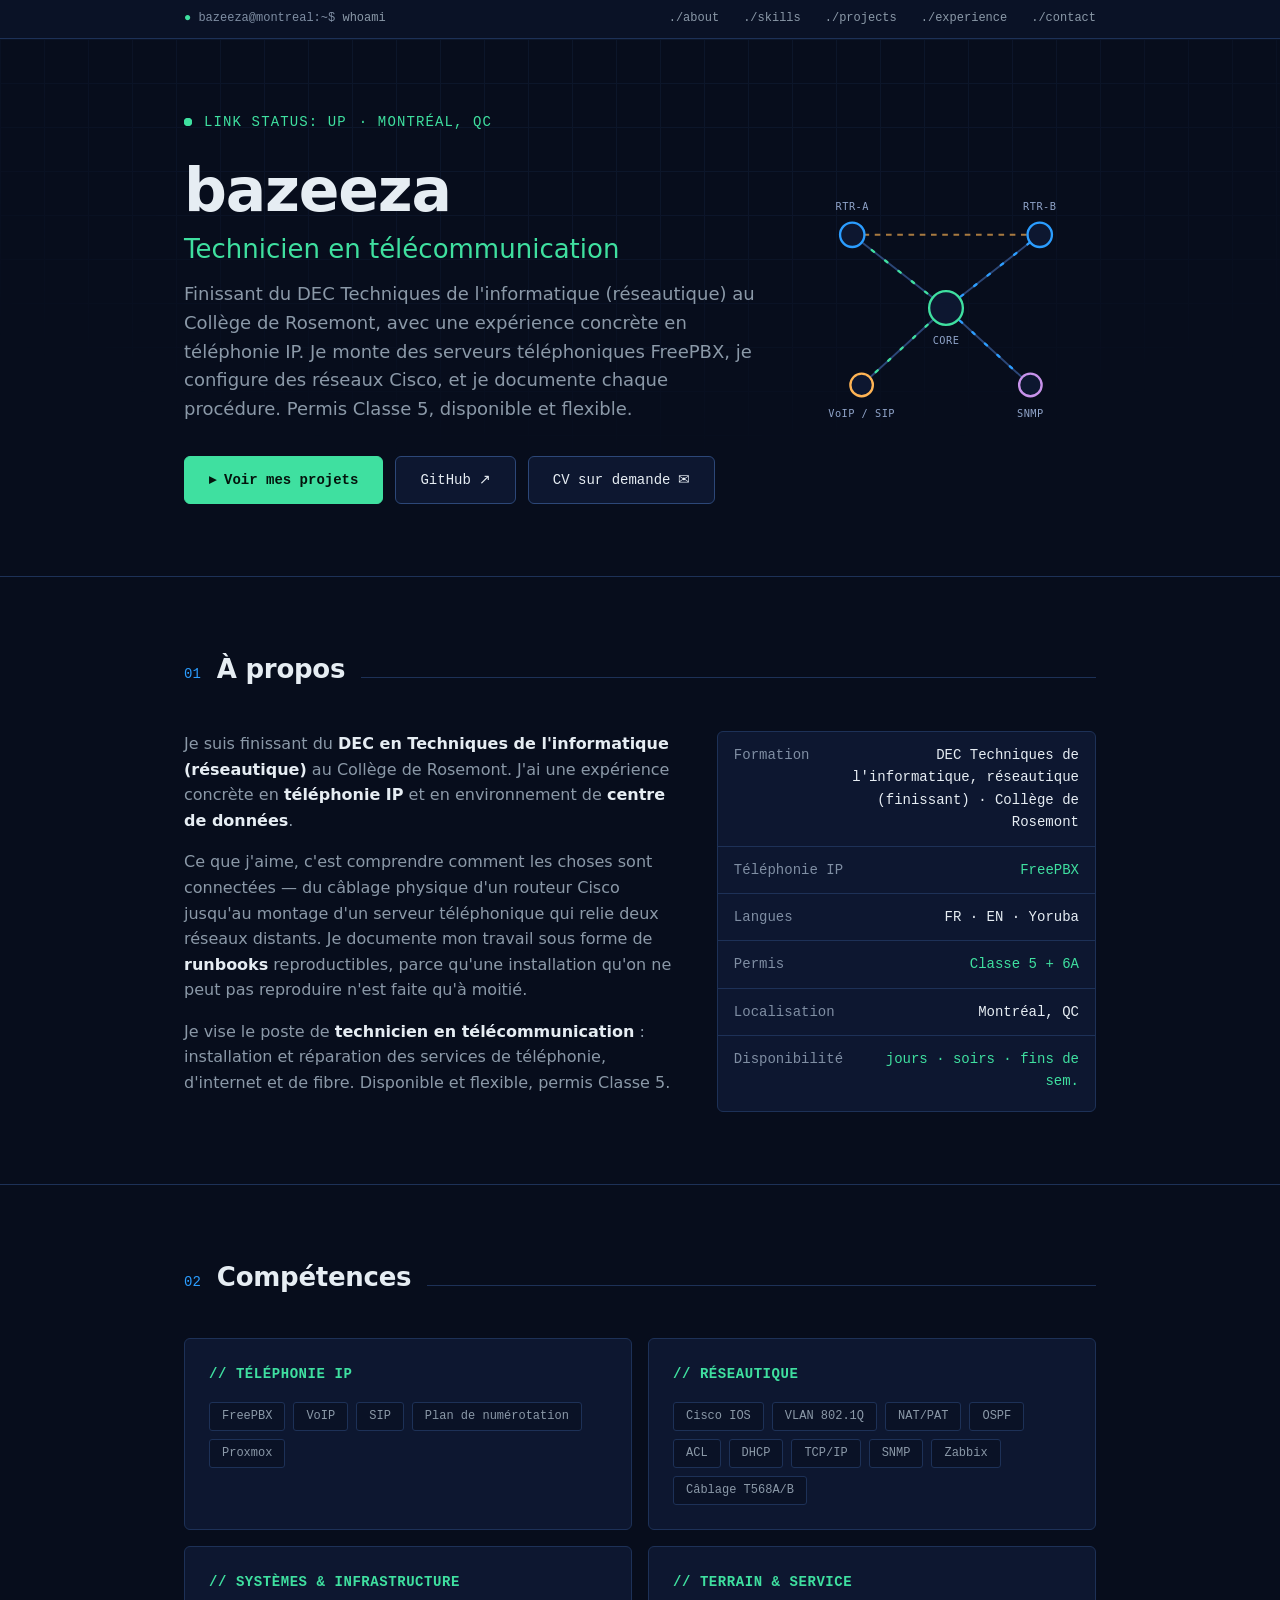
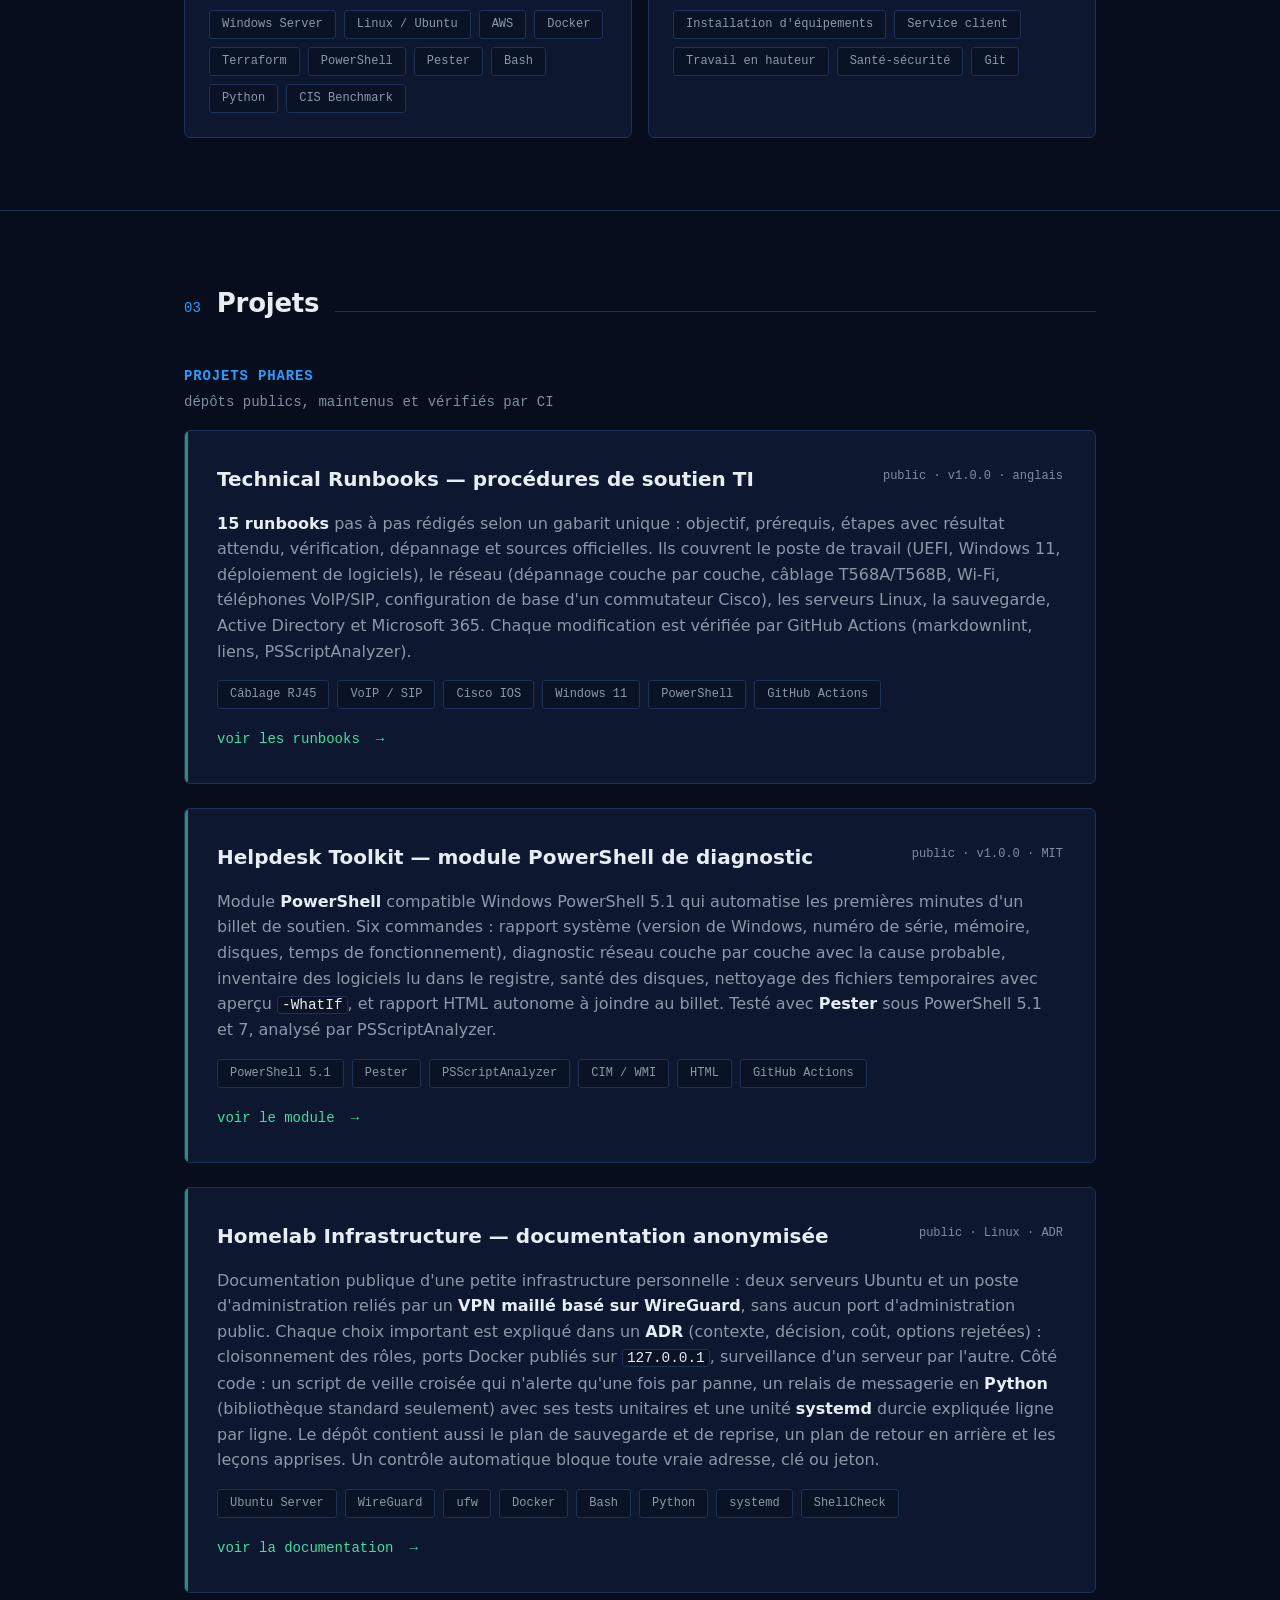
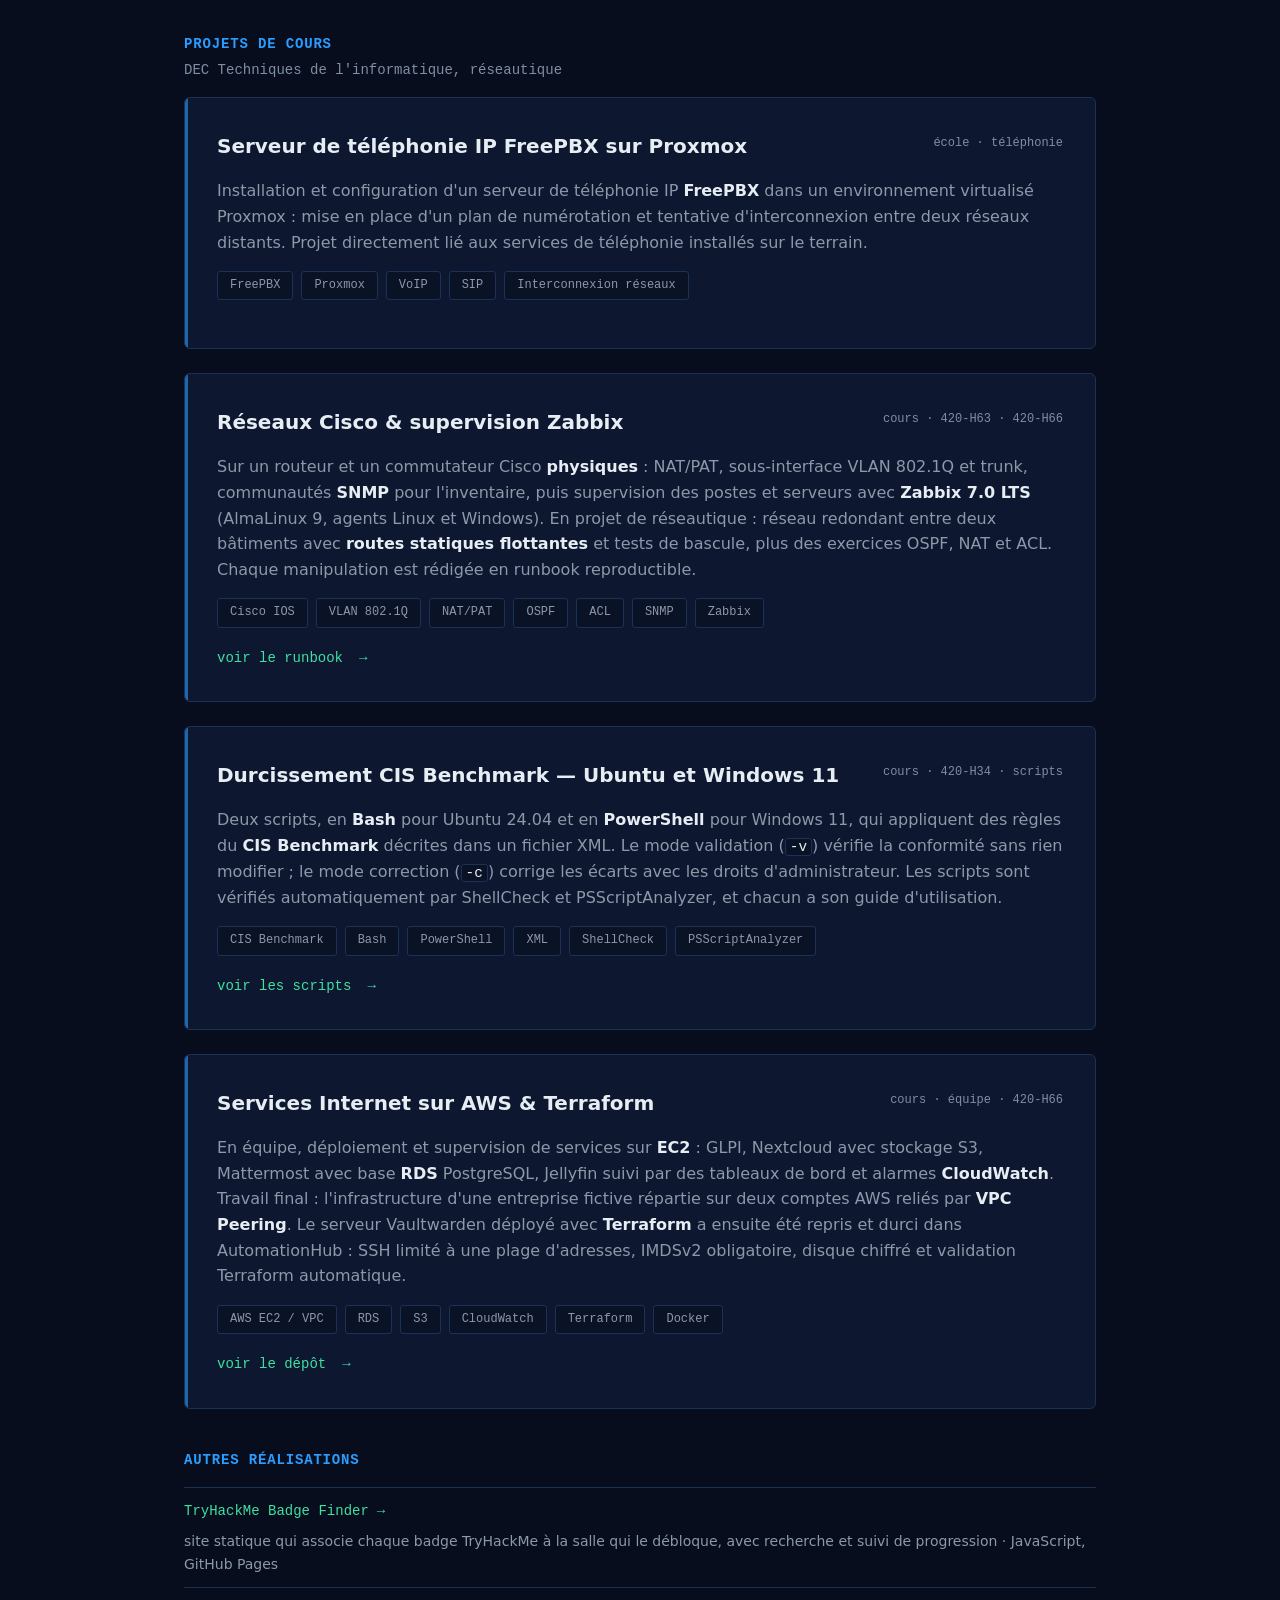
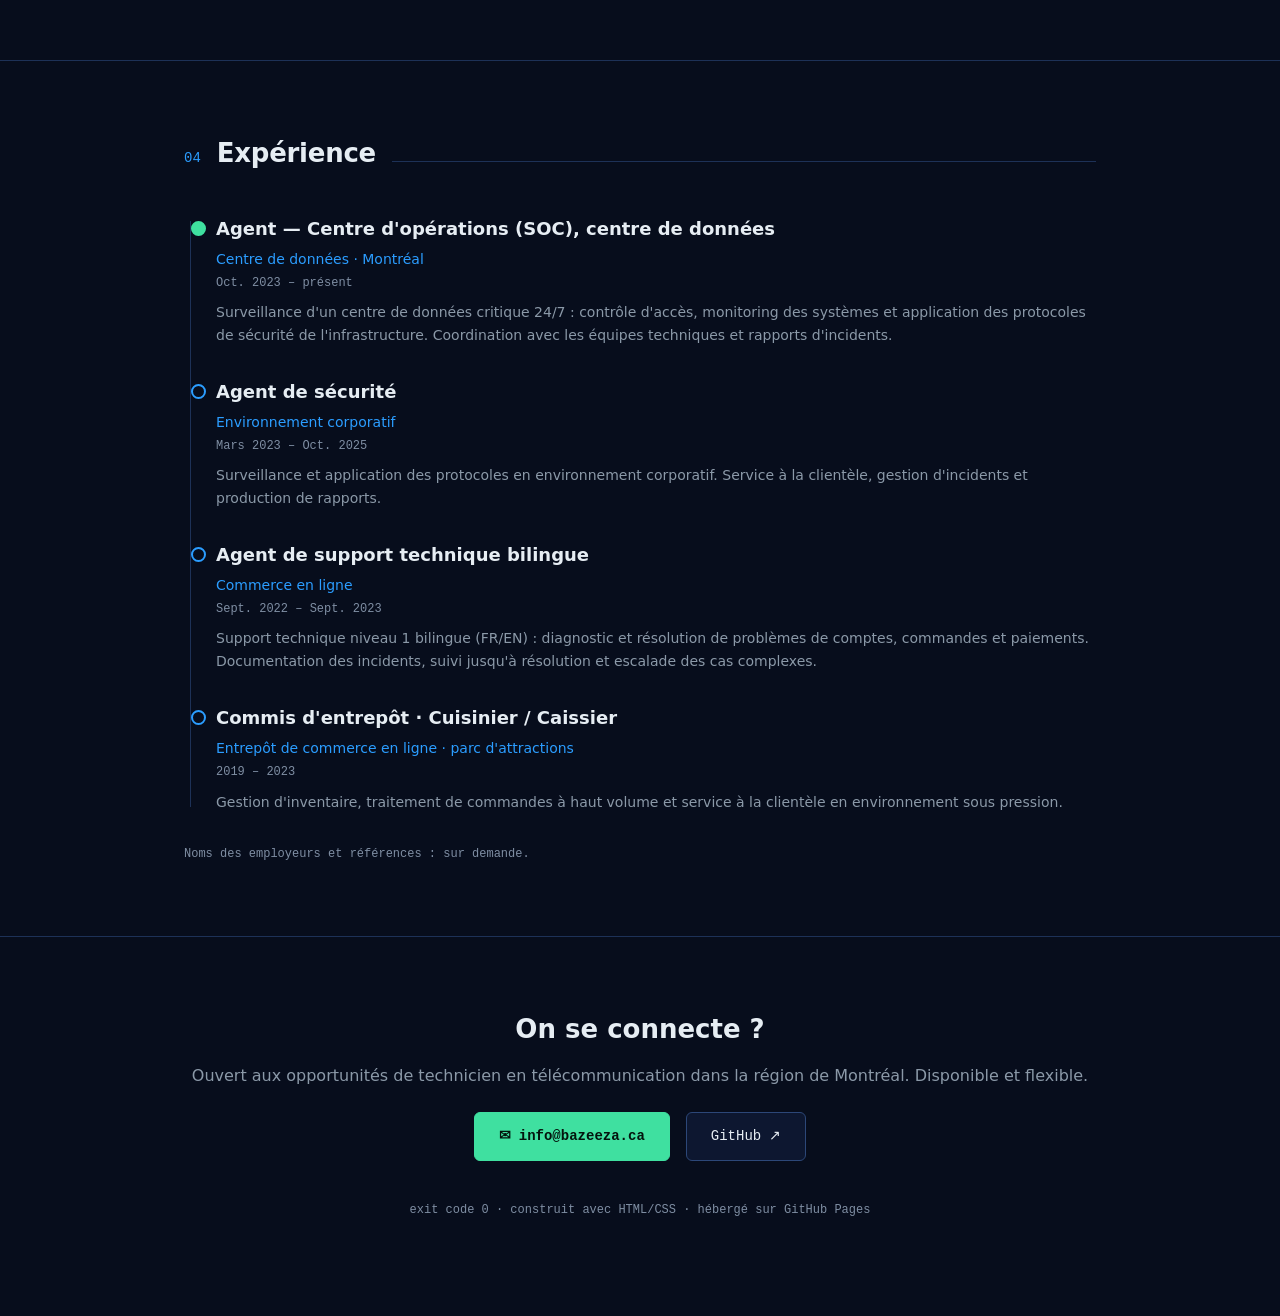
==== commit fdb77044: "Force text presentation of the envelope and arrow symbols so phones do not draw color emoji U+2709 a" ====
--- a/index.html
+++ b/index.html
@@ -69,8 +69,8 @@
       <p class="lede">Finissant du DEC Techniques de l'informatique (réseautique) au Collège de Rosemont, avec une expérience concrète en téléphonie IP. Je monte des serveurs téléphoniques FreePBX, je configure des réseaux Cisco, et je documente chaque procédure. Permis Classe 5, disponible et flexible.</p>
       <div class="cta-row">
         <a class="btn primary" href="#projects"><span aria-hidden="true">▸</span> Voir mes projets</a>
-        <a class="btn" href="https://github.com/Bazeeza" target="_blank" rel="noopener">GitHub <span aria-hidden="true">↗</span><span class="visually-hidden"> (nouvel onglet)</span></a>
-        <a class="btn" href="mailto:info@bazeeza.ca?subject=Demande%20de%20CV">CV sur demande <span aria-hidden="true">✉</span></a>
+        <a class="btn" href="https://github.com/Bazeeza" target="_blank" rel="noopener">GitHub <span aria-hidden="true">&#x2197;&#xFE0E;</span><span class="visually-hidden"> (nouvel onglet)</span></a>
+        <a class="btn" href="mailto:info@bazeeza.ca?subject=Demande%20de%20CV">CV sur demande <span aria-hidden="true">&#x2709;&#xFE0E;</span></a>
       </div>
     </div>
     <img class="hero-art" src="assets/img/topologie.svg" width="320" height="260" alt="">
@@ -302,8 +302,8 @@
     <h2 id="contact-title">On se connecte ?</h2>
     <p>Ouvert aux opportunités de technicien en télécommunication dans la région de Montréal. Disponible et flexible.</p>
     <div class="foot-links">
-      <a class="btn primary" href="mailto:info@bazeeza.ca"><span aria-hidden="true">✉</span> info@bazeeza.ca</a>
-      <a class="btn" href="https://github.com/Bazeeza" target="_blank" rel="noopener">GitHub <span aria-hidden="true">↗</span><span class="visually-hidden"> (nouvel onglet)</span></a>
+      <a class="btn primary" href="mailto:info@bazeeza.ca"><span aria-hidden="true">&#x2709;&#xFE0E;</span> info@bazeeza.ca</a>
+      <a class="btn" href="https://github.com/Bazeeza" target="_blank" rel="noopener">GitHub <span aria-hidden="true">&#x2197;&#xFE0E;</span><span class="visually-hidden"> (nouvel onglet)</span></a>
     </div>
     <p class="foot-meta"><span lang="en">exit code 0</span> · construit avec HTML/CSS · hébergé sur GitHub Pages</p>
   </div>
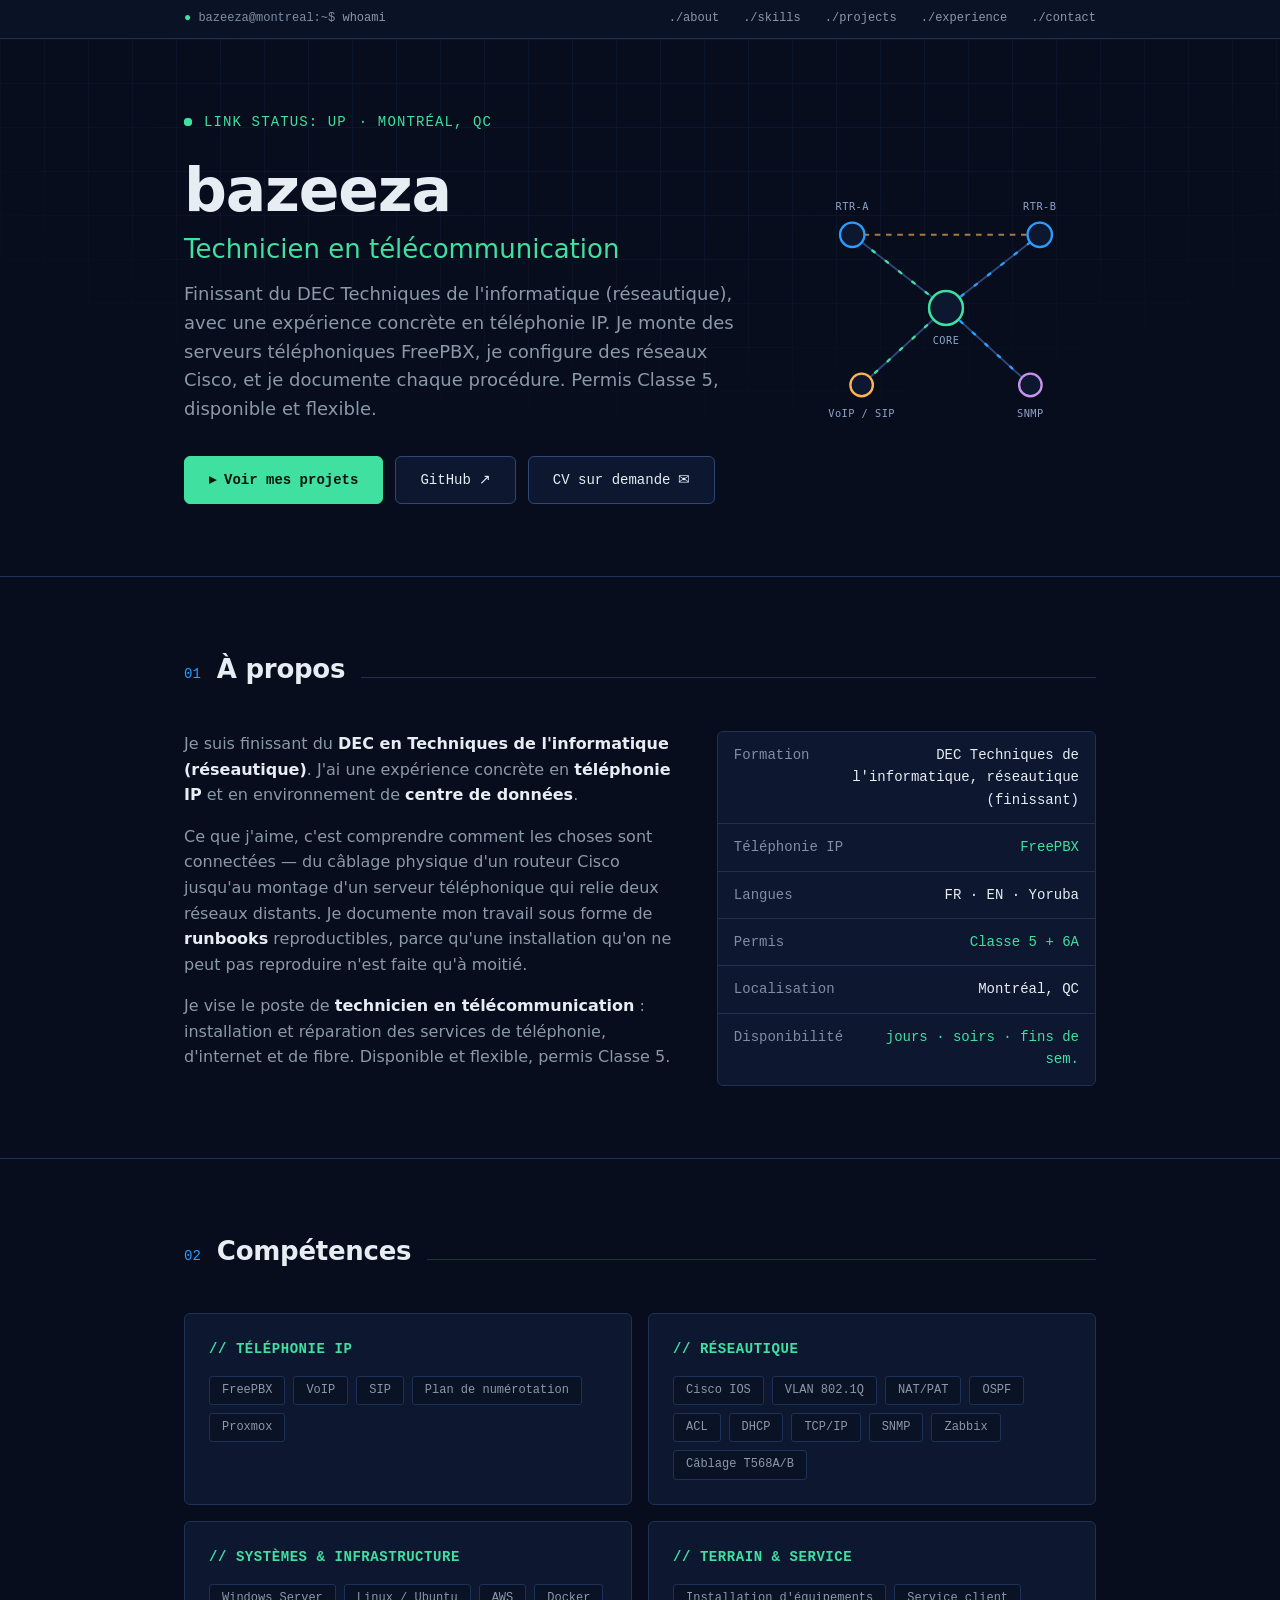
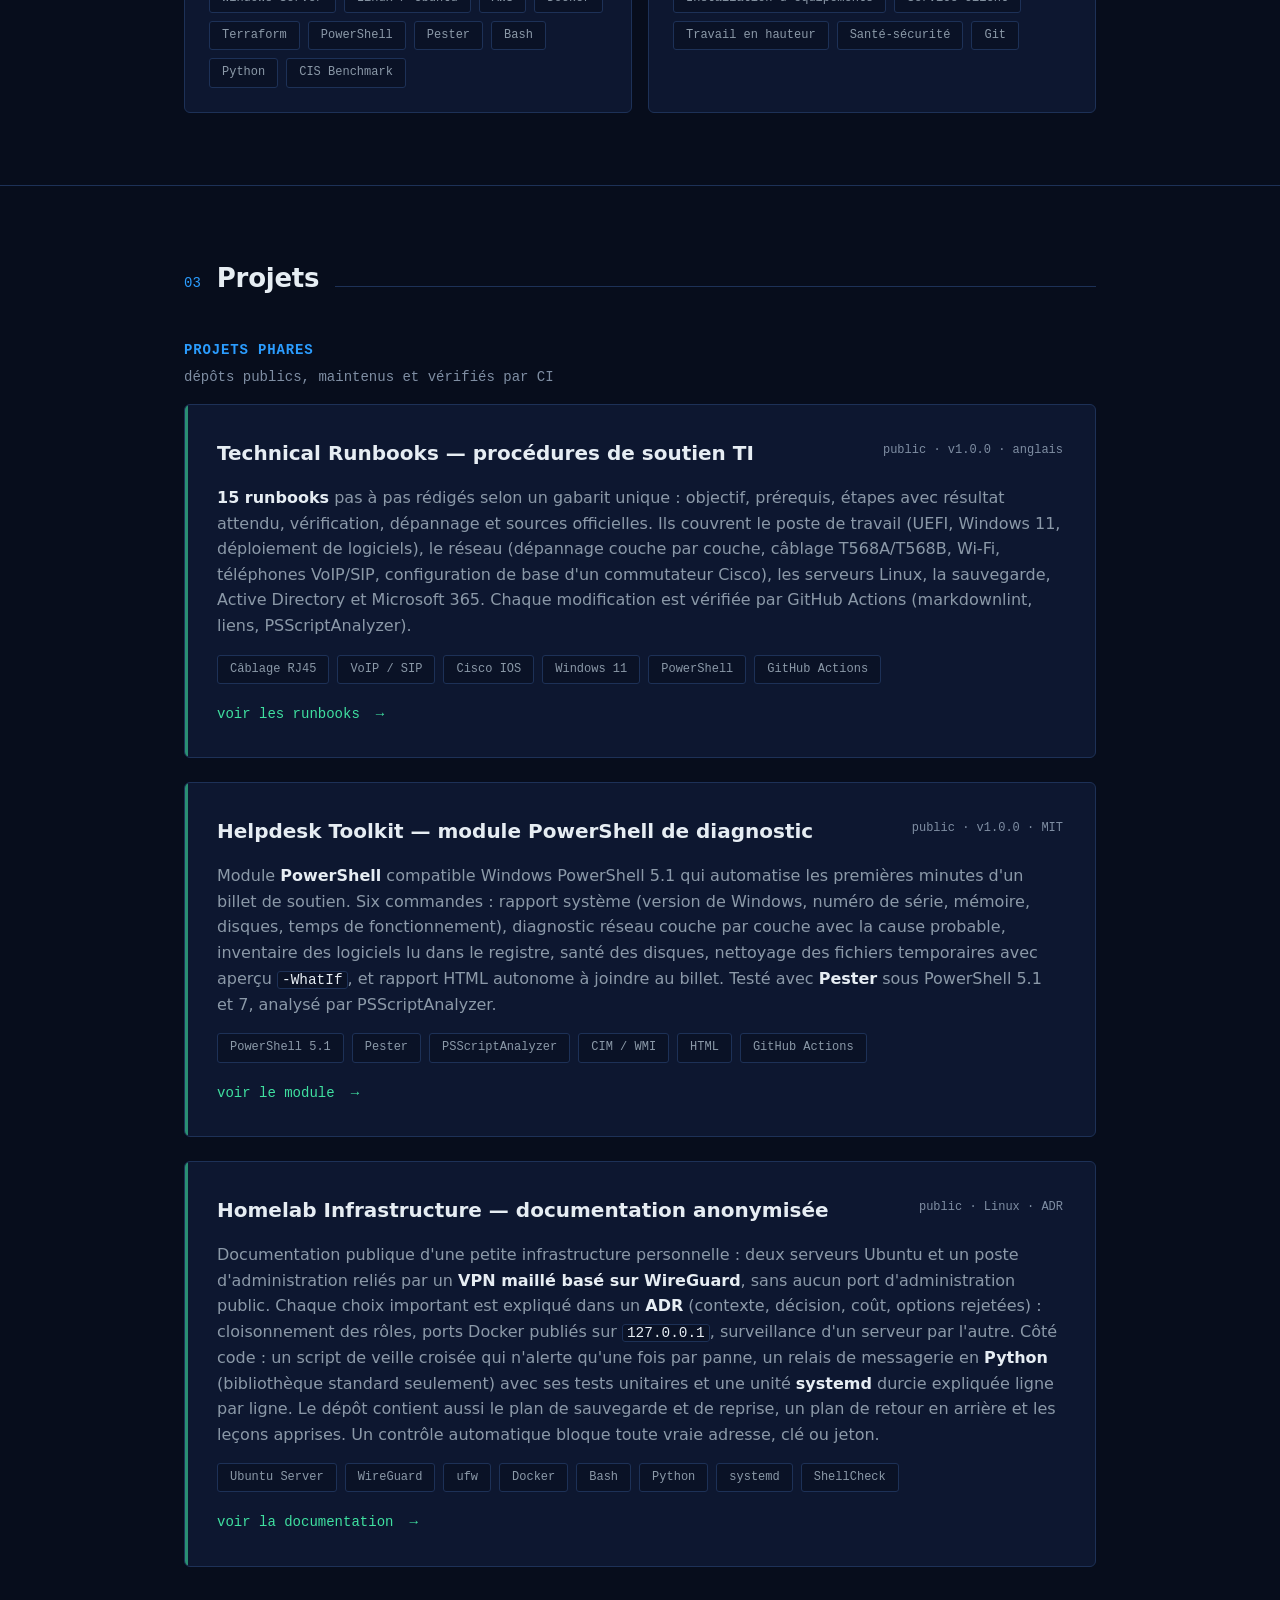
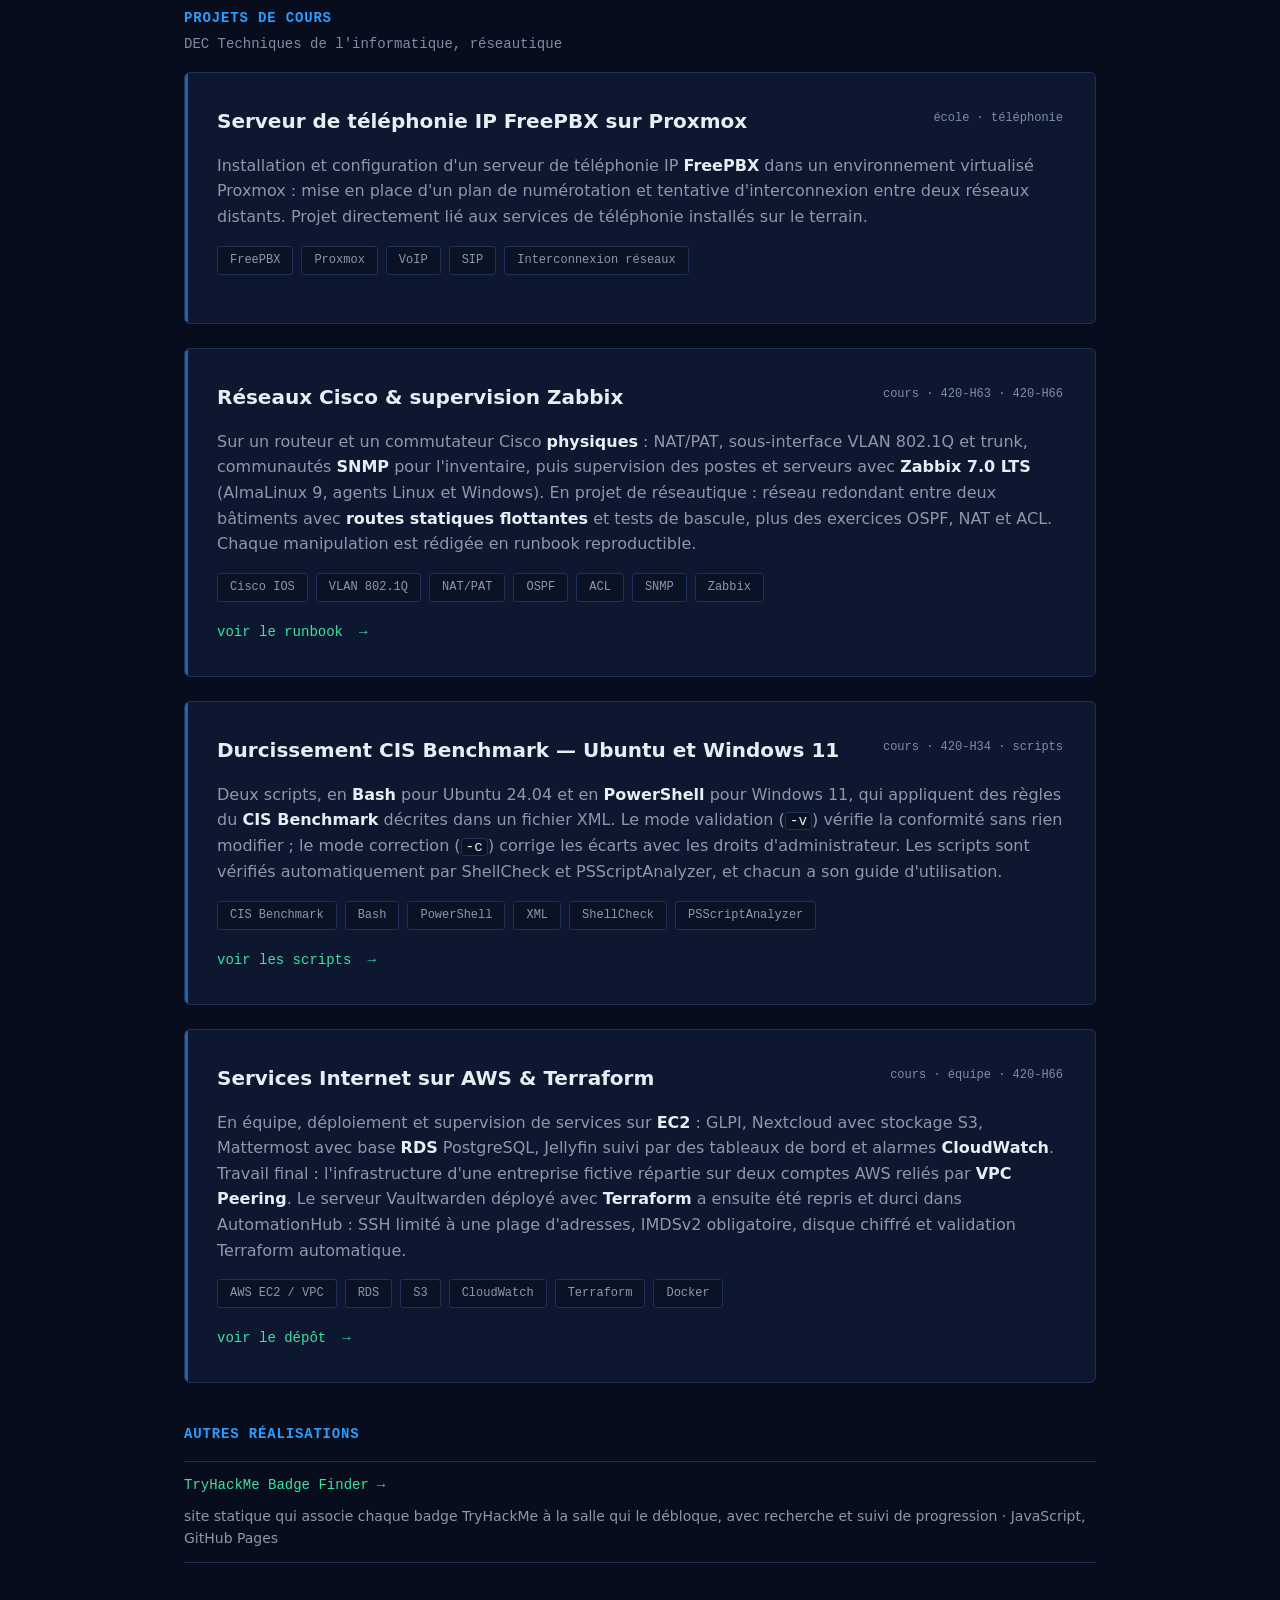
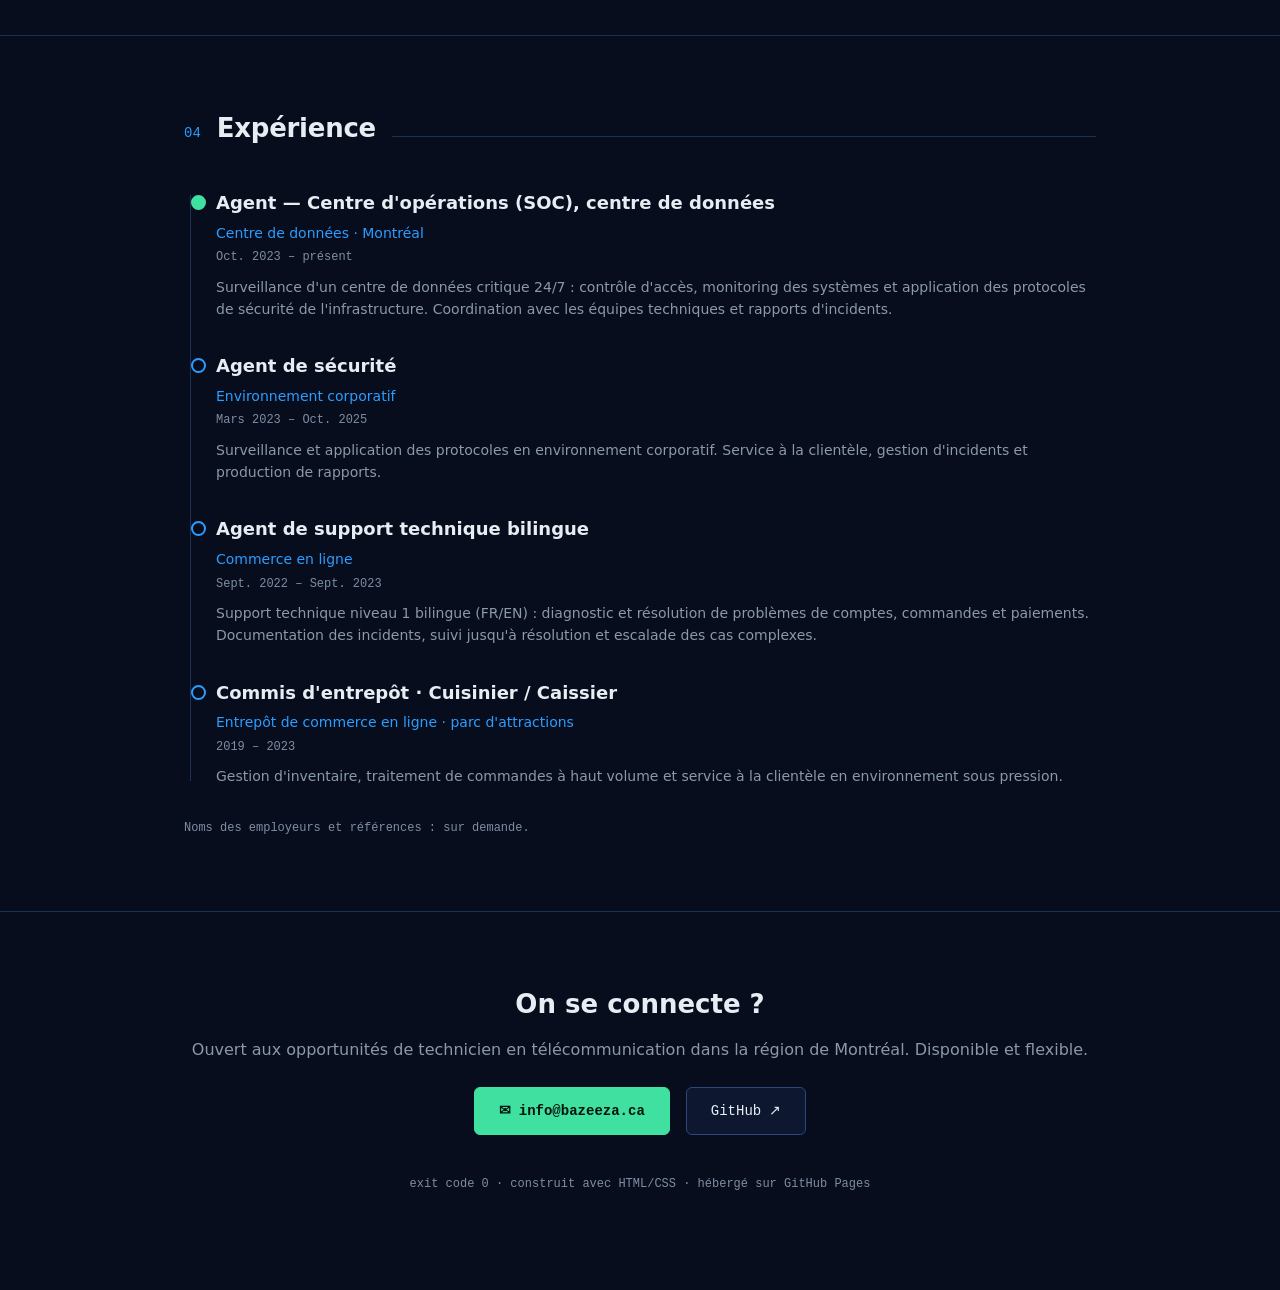
==== commit 6efa434b: "Remove the college name from the page and the structured data Keeps only the program (DEC, network o" ====
--- a/index.html
+++ b/index.html
@@ -18,8 +18,7 @@
 <meta property="og:url" content="https://bazeeza.github.io/">
 <meta property="profile:username" content="Bazeeza">
 <meta name="twitter:card" content="summary">
-<!-- Structured data for search engines: only facts already shown on the page.
-     "affiliation", not "alumniOf": the diploma is not finished yet. Switch to alumniOf once it is. -->
+<!-- Structured data for search engines: only facts already shown on the page. -->
 <script type="application/ld+json">
 {
   "@context": "https://schema.org",
@@ -29,7 +28,6 @@
   "jobTitle": "Technicien en télécommunication",
   "email": "mailto:info@bazeeza.ca",
   "address": { "@type": "PostalAddress", "addressLocality": "Montréal", "addressRegion": "QC", "addressCountry": "CA" },
-  "affiliation": { "@type": "CollegeOrUniversity", "name": "Collège de Rosemont" },
   "knowsAbout": ["Cisco IOS", "VLAN", "VoIP", "SIP", "FreePBX", "PowerShell", "Python", "Linux", "AWS", "Terraform"],
   "knowsLanguage": ["fr", "en"],
   "sameAs": ["https://github.com/Bazeeza"]
@@ -66,7 +64,7 @@
       <h1 id="hero-title">bazeeza
         <span class="role">Technicien en télécommunication</span>
       </h1>
-      <p class="lede">Finissant du DEC Techniques de l'informatique (réseautique) au Collège de Rosemont, avec une expérience concrète en téléphonie IP. Je monte des serveurs téléphoniques FreePBX, je configure des réseaux Cisco, et je documente chaque procédure. Permis Classe 5, disponible et flexible.</p>
+      <p class="lede">Finissant du DEC Techniques de l'informatique (réseautique), avec une expérience concrète en téléphonie IP. Je monte des serveurs téléphoniques FreePBX, je configure des réseaux Cisco, et je documente chaque procédure. Permis Classe 5, disponible et flexible.</p>
       <div class="cta-row">
         <a class="btn primary" href="#projects"><span aria-hidden="true">▸</span> Voir mes projets</a>
         <a class="btn" href="https://github.com/Bazeeza" target="_blank" rel="noopener">GitHub <span aria-hidden="true">&#x2197;&#xFE0E;</span><span class="visually-hidden"> (nouvel onglet)</span></a>
@@ -86,12 +84,12 @@
     </div>
     <div class="about-grid">
       <div>
-        <p>Je suis finissant du <strong>DEC en Techniques de l'informatique (réseautique)</strong> au Collège de Rosemont. J'ai une expérience concrète en <strong>téléphonie IP</strong> et en environnement de <strong>centre de données</strong>.</p>
+        <p>Je suis finissant du <strong>DEC en Techniques de l'informatique (réseautique)</strong>. J'ai une expérience concrète en <strong>téléphonie IP</strong> et en environnement de <strong>centre de données</strong>.</p>
         <p>Ce que j'aime, c'est comprendre comment les choses sont connectées — du câblage physique d'un routeur Cisco jusqu'au montage d'un serveur téléphonique qui relie deux réseaux distants. Je documente mon travail sous forme de <strong>runbooks</strong> reproductibles, parce qu'une installation qu'on ne peut pas reproduire n'est faite qu'à moitié.</p>
         <p>Je vise le poste de <strong>technicien en télécommunication</strong> : installation et réparation des services de téléphonie, d'internet et de fibre. Disponible et flexible, permis Classe 5.</p>
       </div>
       <dl class="facts mono">
-        <div class="row"><dt class="k">Formation</dt><dd class="v">DEC Techniques de l'informatique, réseautique (finissant) · Collège de Rosemont</dd></div>
+        <div class="row"><dt class="k">Formation</dt><dd class="v">DEC Techniques de l'informatique, réseautique (finissant)</dd></div>
         <div class="row"><dt class="k">Téléphonie IP</dt><dd class="v up">FreePBX</dd></div>
         <div class="row"><dt class="k">Langues</dt><dd class="v">FR · EN · Yoruba</dd></div>
         <div class="row"><dt class="k">Permis</dt><dd class="v up">Classe 5 + 6A</dd></div>
--- a/assets/css/tokens.css
+++ b/assets/css/tokens.css
@@ -58,3 +58,25 @@
   --content-width:60rem;
   --duration:.2s;
 }
+
+/* Print and "Save as PDF": black text on white paper.
+   Browsers drop background colors when printing, so light text would vanish.
+   Signal colors are darkened versions of the same hues (all above 4.5:1 on white). */
+@media print{
+  :root{
+    color-scheme:light;
+    --color-bg:#ffffff;
+    --color-surface-sunken:#ffffff;
+    --color-surface:#ffffff;
+    --color-border:#c4ccd6;
+    --color-border-strong:#8a96a3;
+    --color-text:#000000;
+    --color-text-muted:#1f2933;
+    --color-text-dim:#4a5562;
+    --color-on-accent:#000000;
+    --color-green:#0b6e47;
+    --color-blue:#0b5394;
+    --color-amber:#8a5000;
+    --color-violet:#6a3d9a;
+  }
+}
--- a/assets/css/main.css
+++ b/assets/css/main.css
@@ -216,6 +216,22 @@
 .notfound .wrap{width:100%}
 .notfound .eyebrow,.notfound h1 .role{color:var(--color-amber)}
 
+/* ---- print and "Save as PDF" ----
+   Colors switch to the print palette in tokens.css. Screen-only parts are dropped,
+   cards are not split across pages, and project links print their address. */
+@media print{
+  .statusbar,.skip-link,.hero::before,.hero-art,.eyebrow .pulse,.cta-row,.sec-line{display:none}
+  .hero,section,footer{padding:var(--space-5) 0}
+  .sec-head{margin-bottom:var(--space-4)}
+  .project,.skill-card,.exp-item,.facts,.other-list li{break-inside:avoid}
+  .sec-head,.proj-group{break-after:avoid}
+  /* No fill on paper: buttons become plain outlined text */
+  .btn,.btn.primary{background:none;color:var(--color-text);border-color:var(--color-border)}
+  .proj-link{display:inline}
+  .proj-link::after,.foot-links a[href^="http"]::after{content:" " attr(href);font-size:var(--text-xs);color:var(--color-text-dim);word-break:break-all}
+  .foot-meta{margin-top:var(--space-4)}
+}
+
 ::selection{background:var(--color-green);color:var(--color-on-accent)}
 /* "*" does not match pseudo-elements: ::before and ::after are listed so the status pulse ring stops too */
 @media(prefers-reduced-motion:reduce){*,*::before,*::after{animation:none!important;transition:none!important;scroll-behavior:auto!important}}
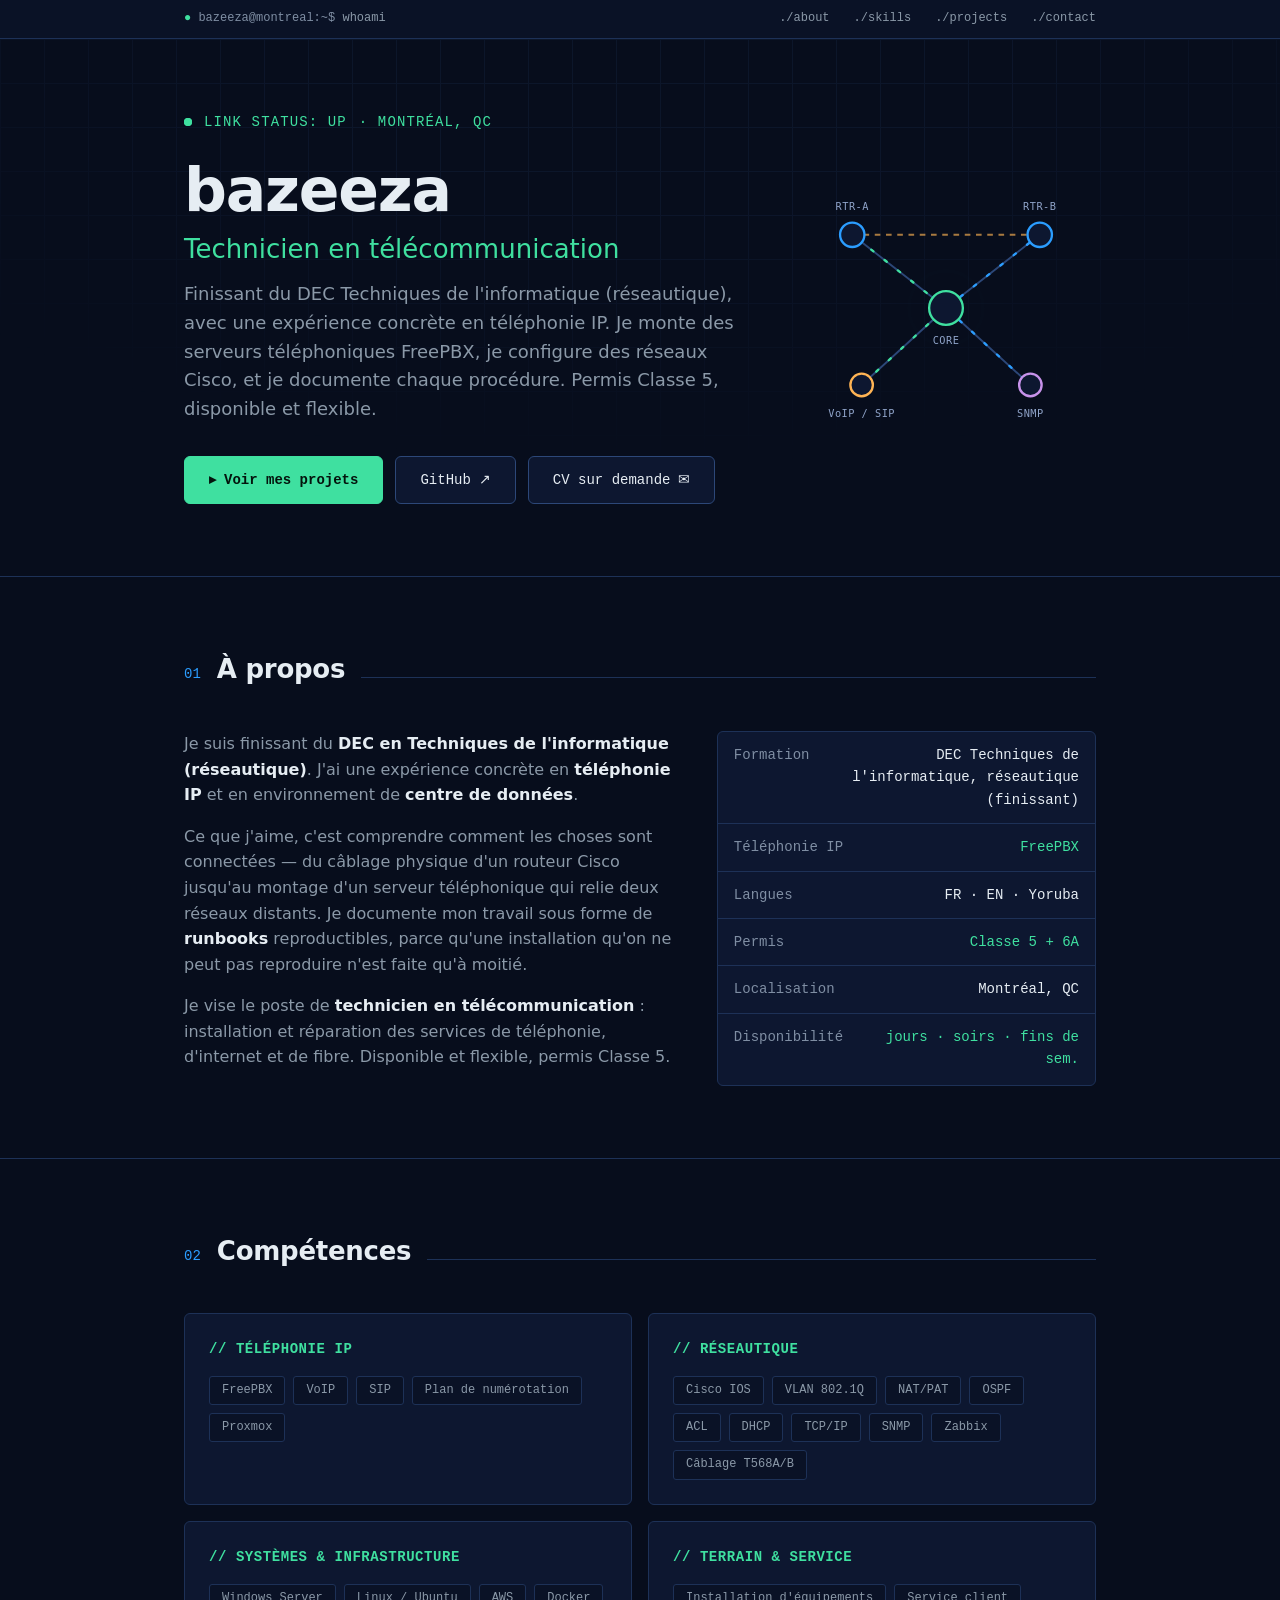
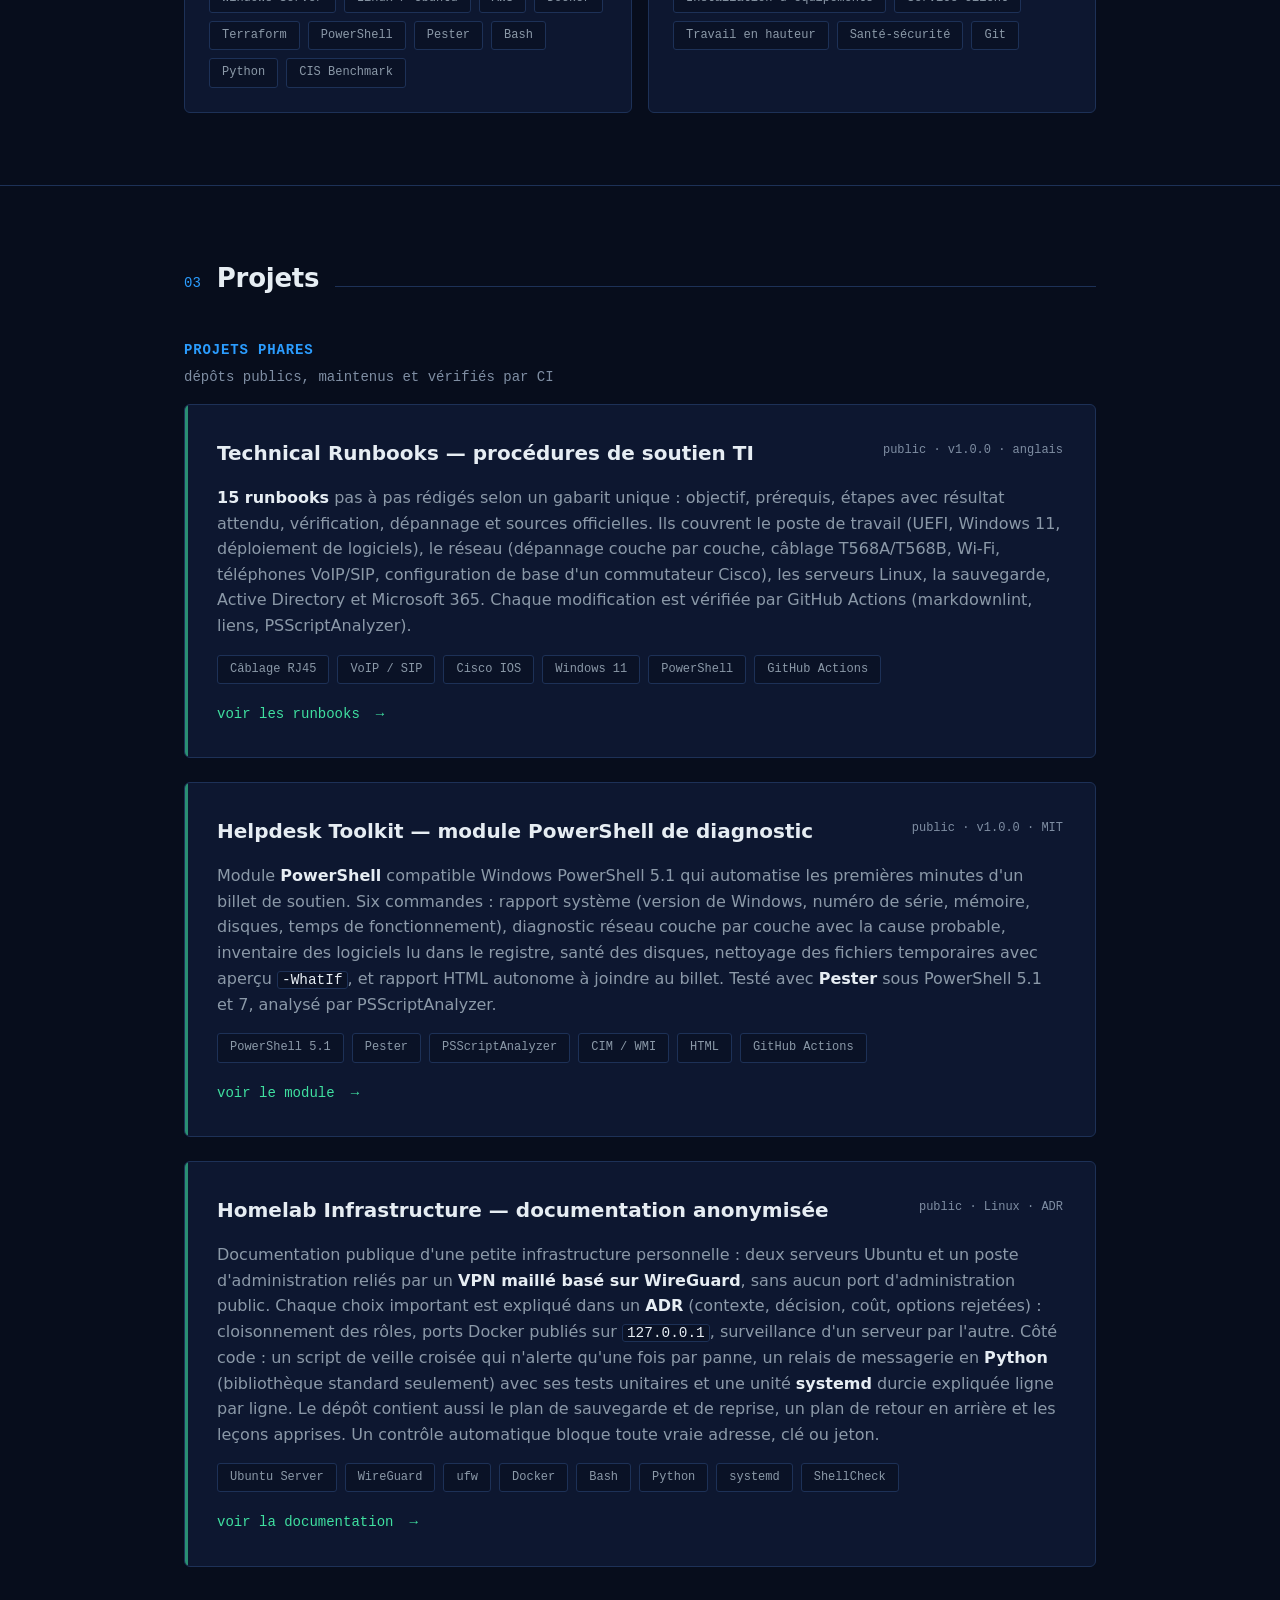
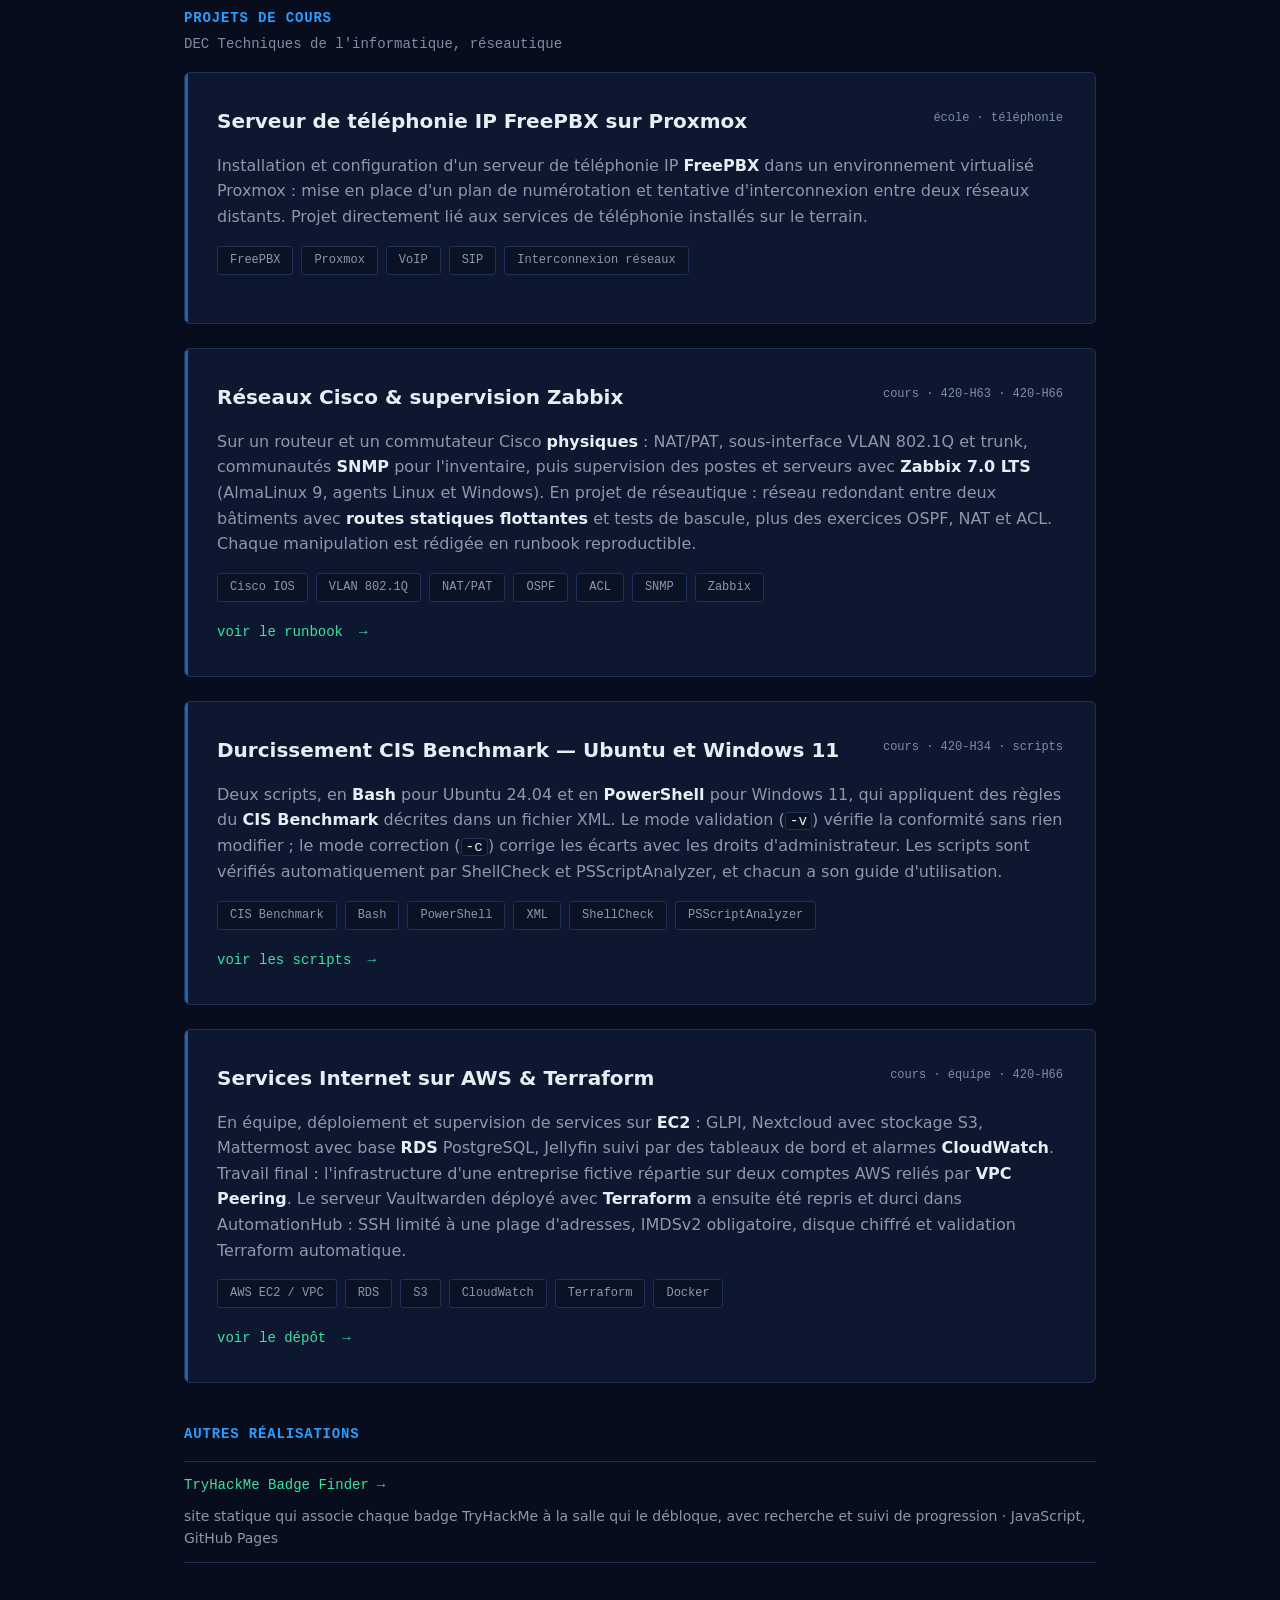
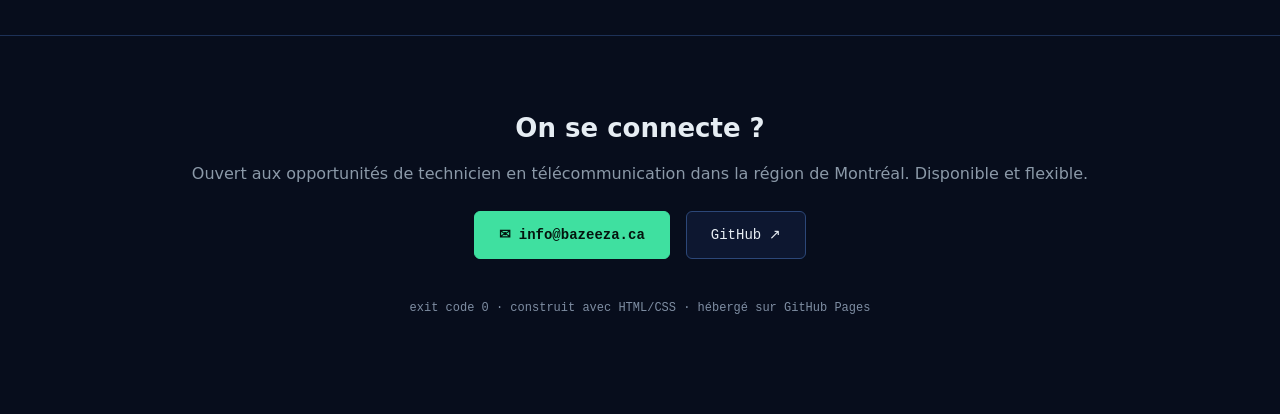
==== commit ff4e56db: "Remove the Experience section from the page for now Also drops its menu link and the mentions in the" ====
--- a/index.html
+++ b/index.html
@@ -49,7 +49,6 @@
       <a href="#about" lang="en">./about</a>
       <a href="#skills" lang="en">./skills</a>
       <a href="#projects" lang="en">./projects</a>
-      <a href="#experience" lang="en">./experience</a>
       <a href="#contact" lang="en">./contact</a>
     </nav>
   </div>
@@ -256,43 +255,6 @@
   </div>
 </section>
 
-<section id="experience" aria-labelledby="experience-title">
-  <div class="wrap">
-    <div class="sec-head">
-      <span class="sec-num mono" aria-hidden="true">04</span>
-      <h2 class="sec-title" id="experience-title">Expérience</h2>
-      <span class="sec-line" aria-hidden="true"></span>
-    </div>
-    <ol class="exp" role="list">
-      <li class="exp-item now">
-        <h3 class="exp-role">Agent — Centre d'opérations (SOC), centre de données</h3>
-        <p class="exp-org">Centre de données · Montréal</p>
-        <p class="exp-date mono"><time datetime="2023-10">Oct. 2023</time> – présent</p>
-        <p>Surveillance d'un centre de données critique 24/7 : contrôle d'accès, monitoring des systèmes et application des protocoles de sécurité de l'infrastructure. Coordination avec les équipes techniques et rapports d'incidents.</p>
-      </li>
-      <li class="exp-item">
-        <h3 class="exp-role">Agent de sécurité</h3>
-        <p class="exp-org">Environnement corporatif</p>
-        <p class="exp-date mono"><time datetime="2023-03">Mars 2023</time> – <time datetime="2025-10">Oct. 2025</time></p>
-        <p>Surveillance et application des protocoles en environnement corporatif. Service à la clientèle, gestion d'incidents et production de rapports.</p>
-      </li>
-      <li class="exp-item">
-        <h3 class="exp-role">Agent de support technique bilingue</h3>
-        <p class="exp-org">Commerce en ligne</p>
-        <p class="exp-date mono"><time datetime="2022-09">Sept. 2022</time> – <time datetime="2023-09">Sept. 2023</time></p>
-        <p>Support technique niveau 1 bilingue (FR/EN) : diagnostic et résolution de problèmes de comptes, commandes et paiements. Documentation des incidents, suivi jusqu'à résolution et escalade des cas complexes.</p>
-      </li>
-      <li class="exp-item">
-        <h3 class="exp-role">Commis d'entrepôt · Cuisinier / Caissier</h3>
-        <p class="exp-org">Entrepôt de commerce en ligne · parc d'attractions</p>
-        <p class="exp-date mono"><time datetime="2019">2019</time> – <time datetime="2023">2023</time></p>
-        <p>Gestion d'inventaire, traitement de commandes à haut volume et service à la clientèle en environnement sous pression.</p>
-      </li>
-    </ol>
-    <p class="exp-note mono">Noms des employeurs et références : sur demande.</p>
-  </div>
-</section>
-
 </main>
 
 <footer id="contact" aria-labelledby="contact-title">
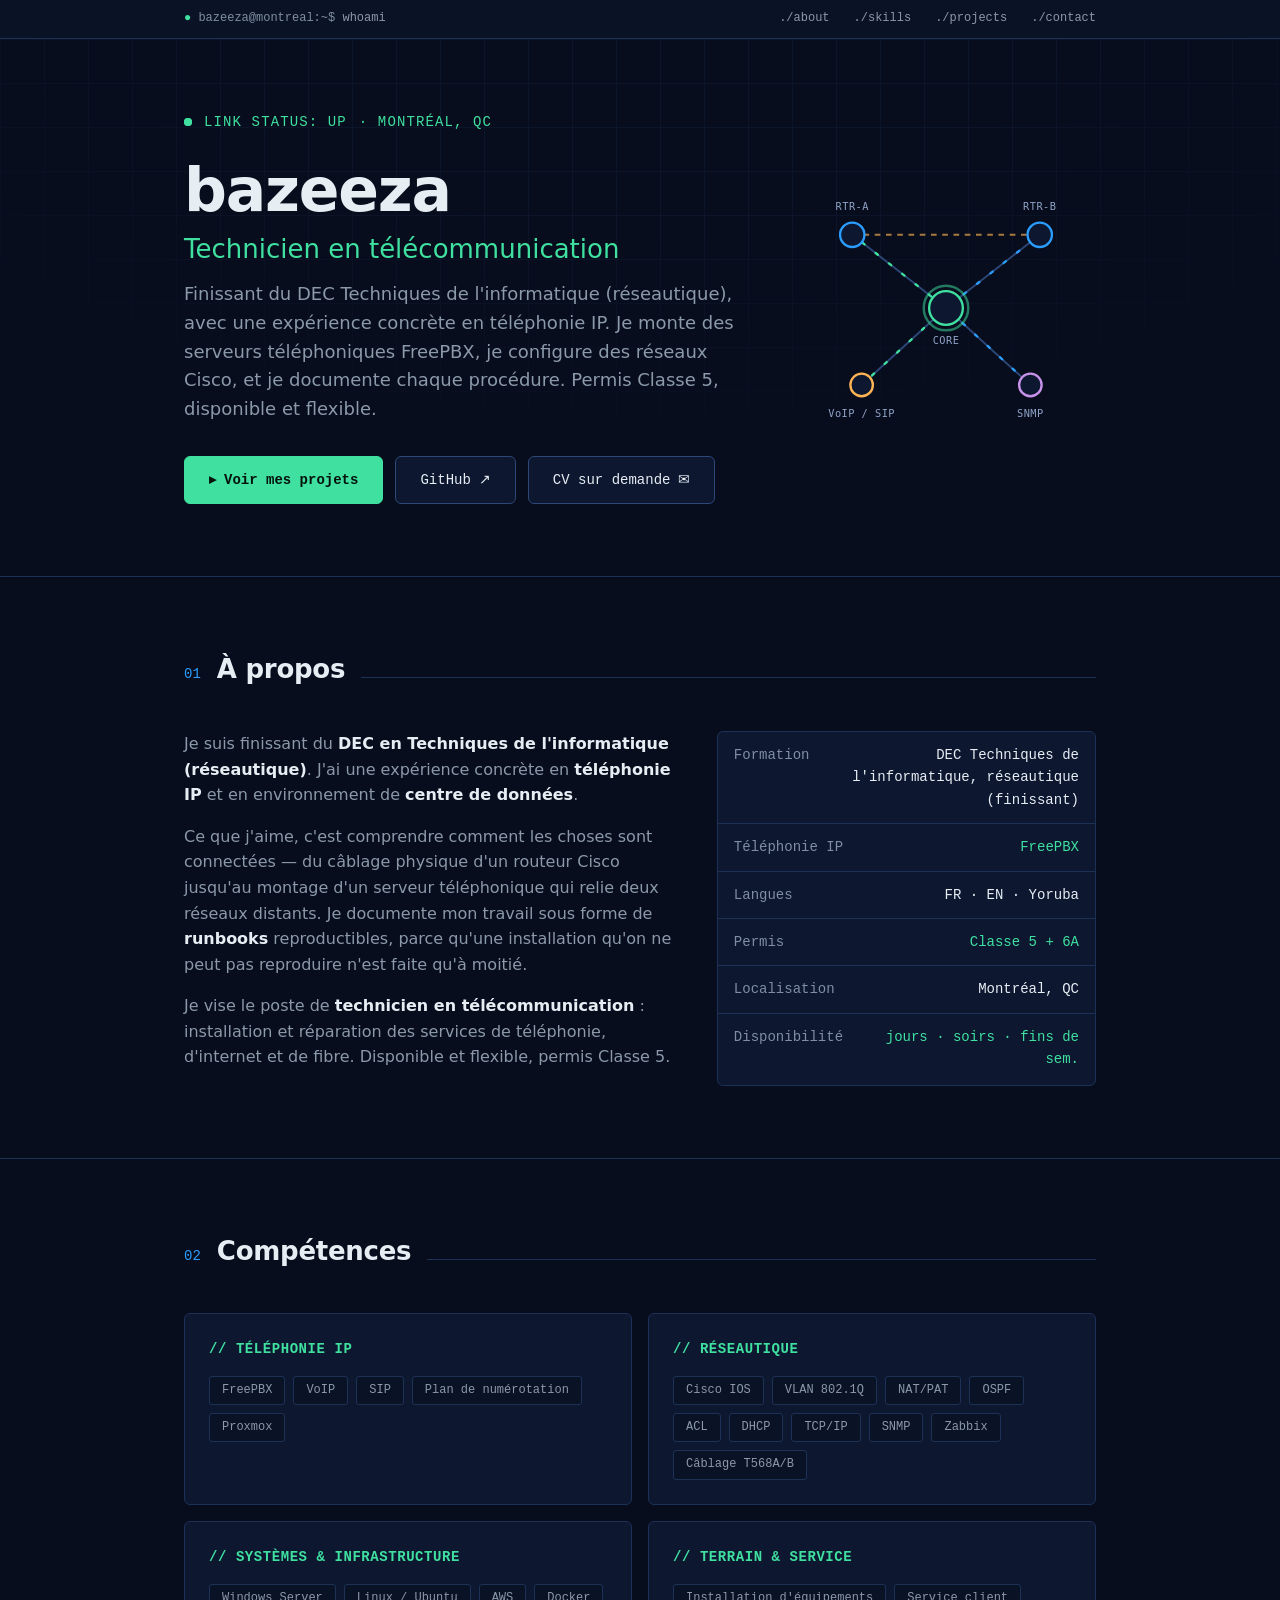
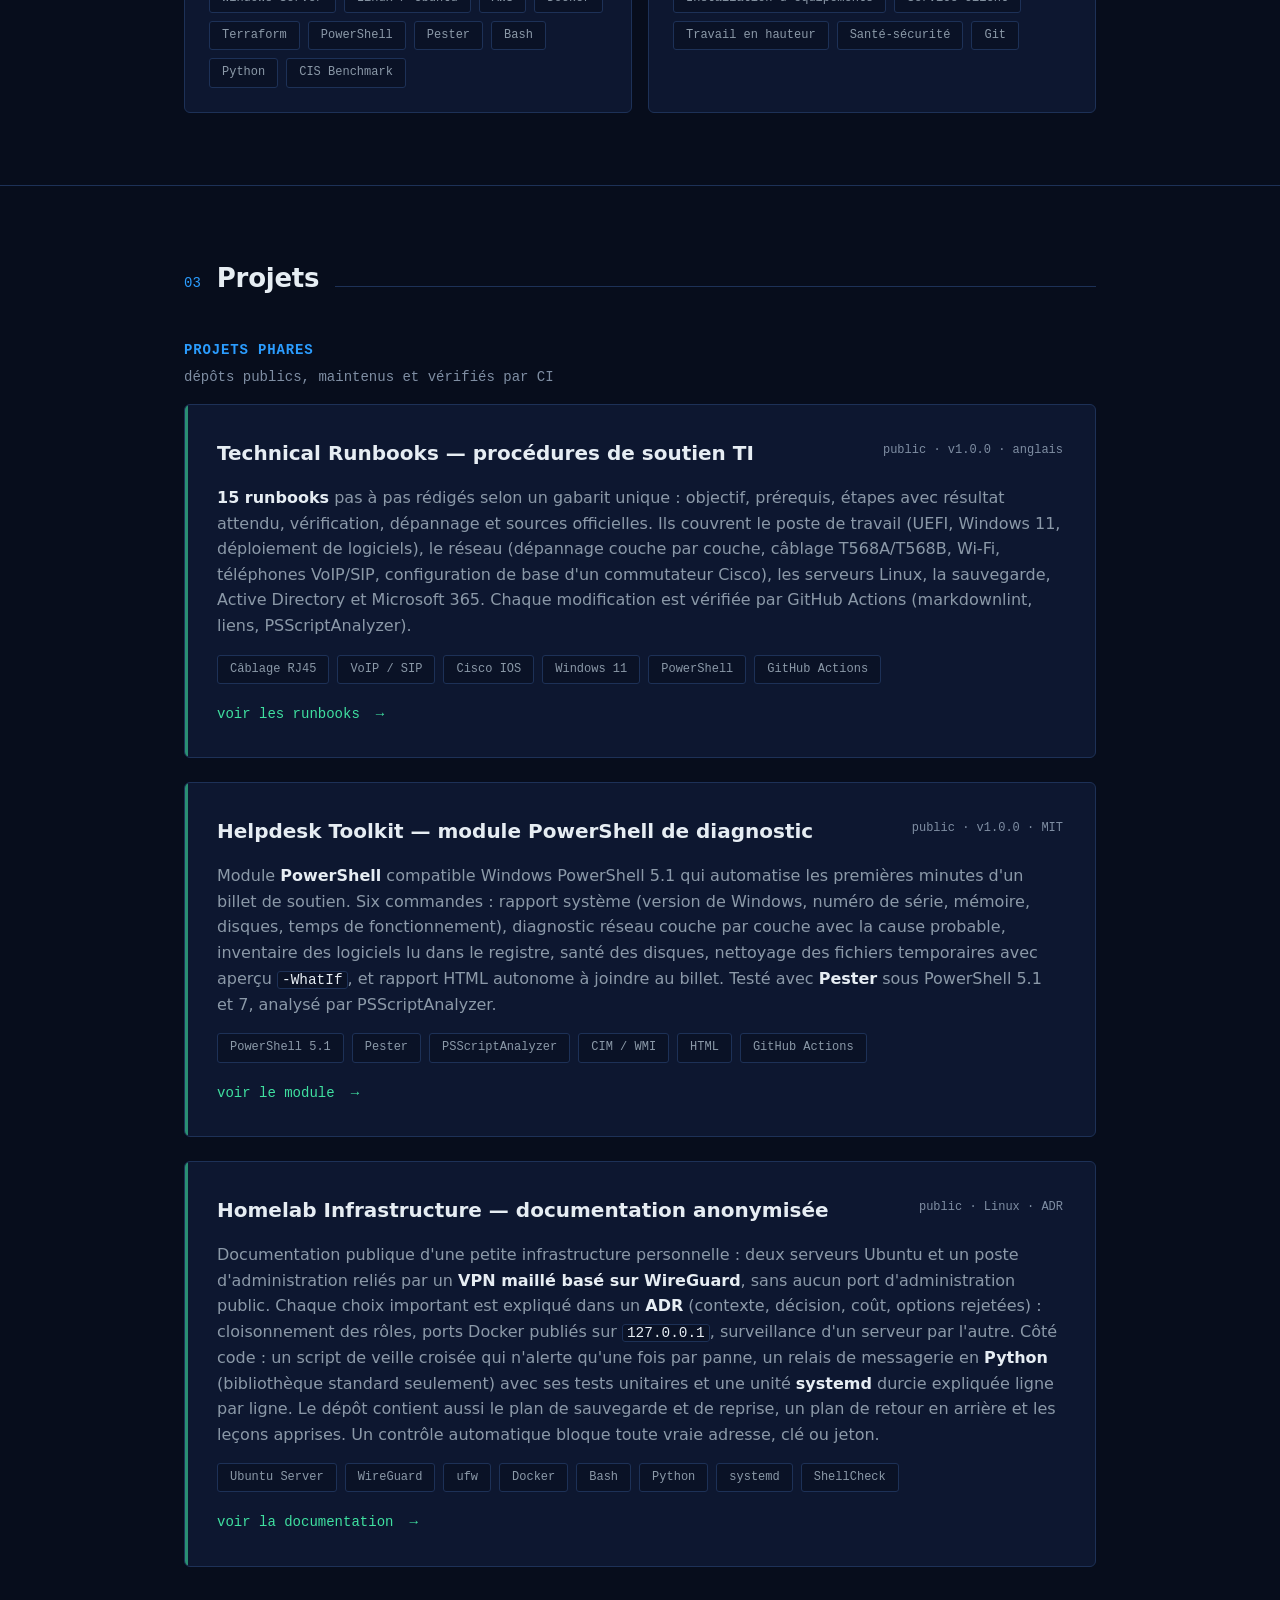
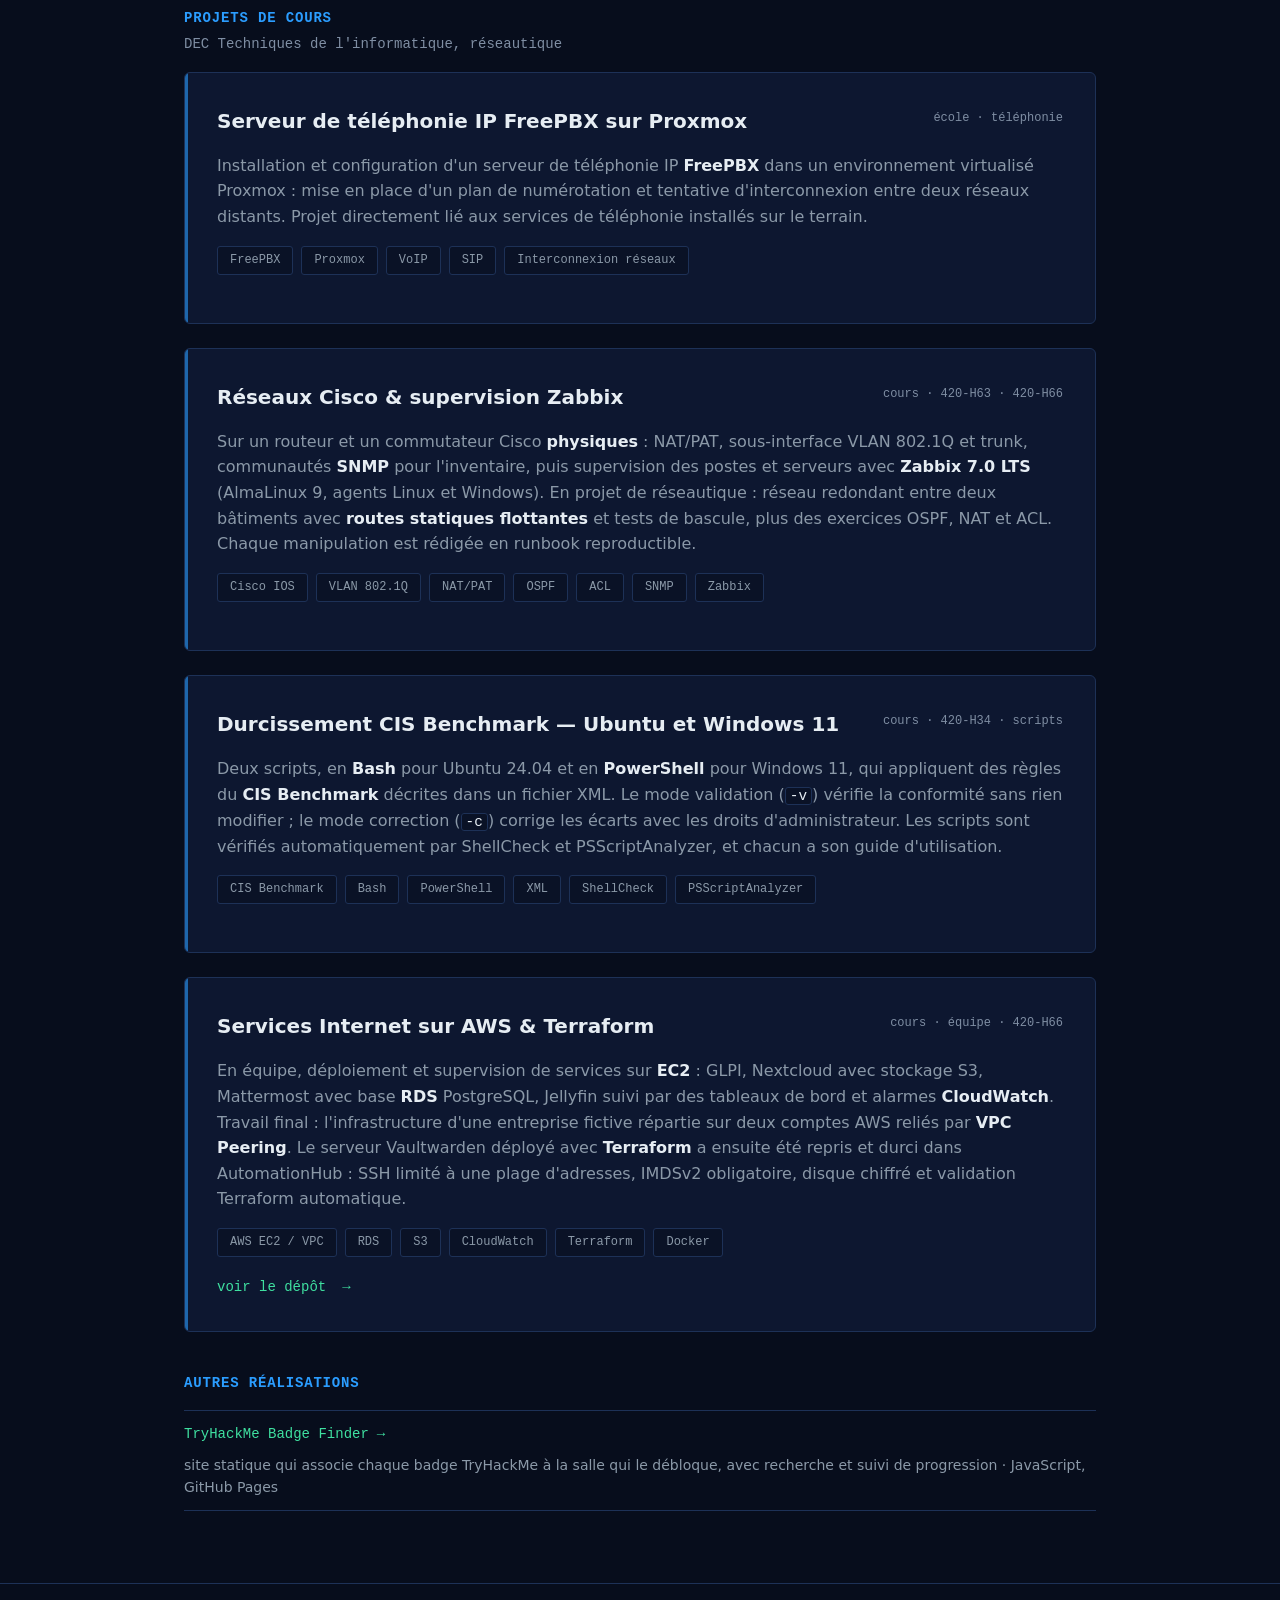
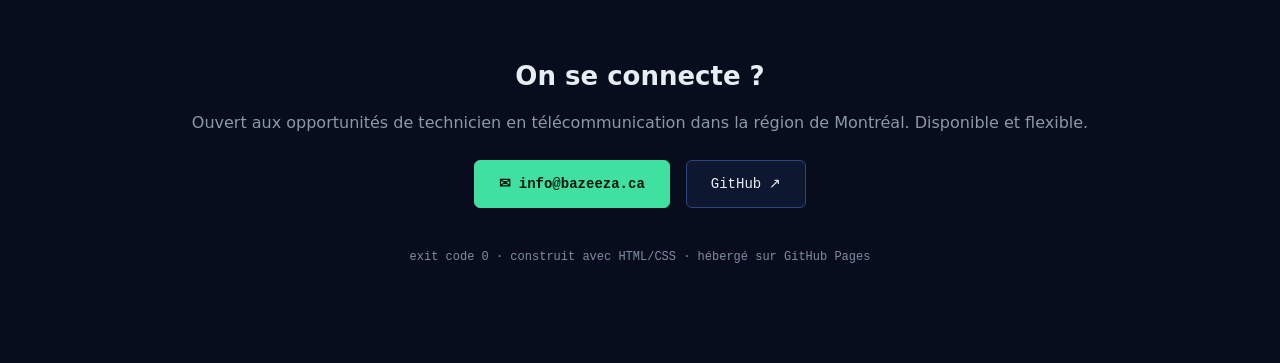
==== commit 9c3fa5c1: "Remove card links to the private Projets-Runbooks repository from the live page The site is public a" ====
--- a/index.html
+++ b/index.html
@@ -215,7 +215,6 @@
         <li class="tag">Cisco IOS</li><li class="tag">VLAN 802.1Q</li><li class="tag">NAT/PAT</li>
         <li class="tag">OSPF</li><li class="tag">ACL</li><li class="tag">SNMP</li><li class="tag">Zabbix</li>
       </ul>
-      <a class="proj-link mono" href="https://github.com/Bazeeza/Projets-Runbooks" target="_blank" rel="noopener">voir le runbook<span class="visually-hidden"> Réseaux Cisco et Zabbix</span> <span aria-hidden="true">→</span><span class="visually-hidden"> (nouvel onglet)</span></a>
     </article>
 
     <article class="project">
@@ -228,7 +227,6 @@
         <li class="tag">CIS Benchmark</li><li class="tag">Bash</li><li class="tag">PowerShell</li>
         <li class="tag">XML</li><li class="tag">ShellCheck</li><li class="tag">PSScriptAnalyzer</li>
       </ul>
-      <a class="proj-link mono" href="https://github.com/Bazeeza/Projets-Runbooks/tree/main/420-H34-RO%20UTILITAIRES-R%C3%89SEAUX-AVANC%C3%89S" target="_blank" rel="noopener">voir les scripts<span class="visually-hidden"> de durcissement CIS</span> <span aria-hidden="true">→</span><span class="visually-hidden"> (nouvel onglet)</span></a>
     </article>
 
     <article class="project">
